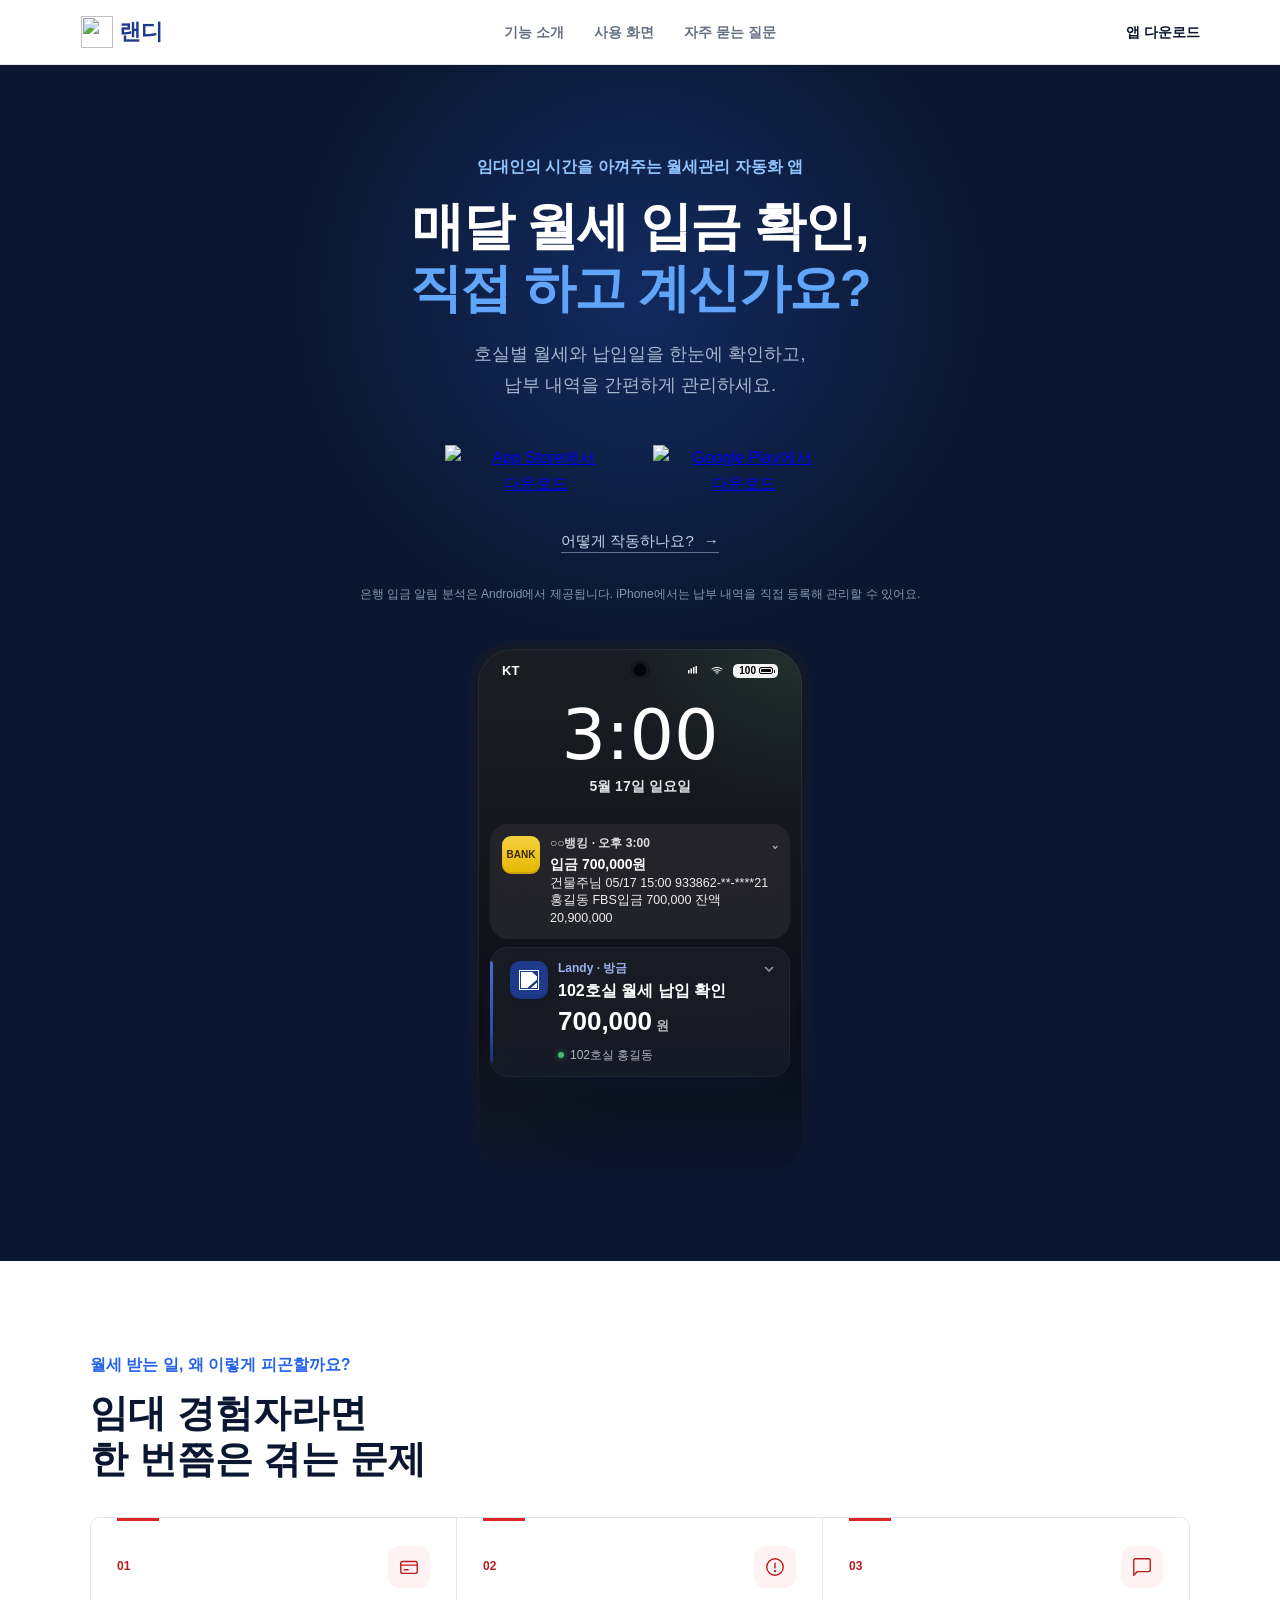
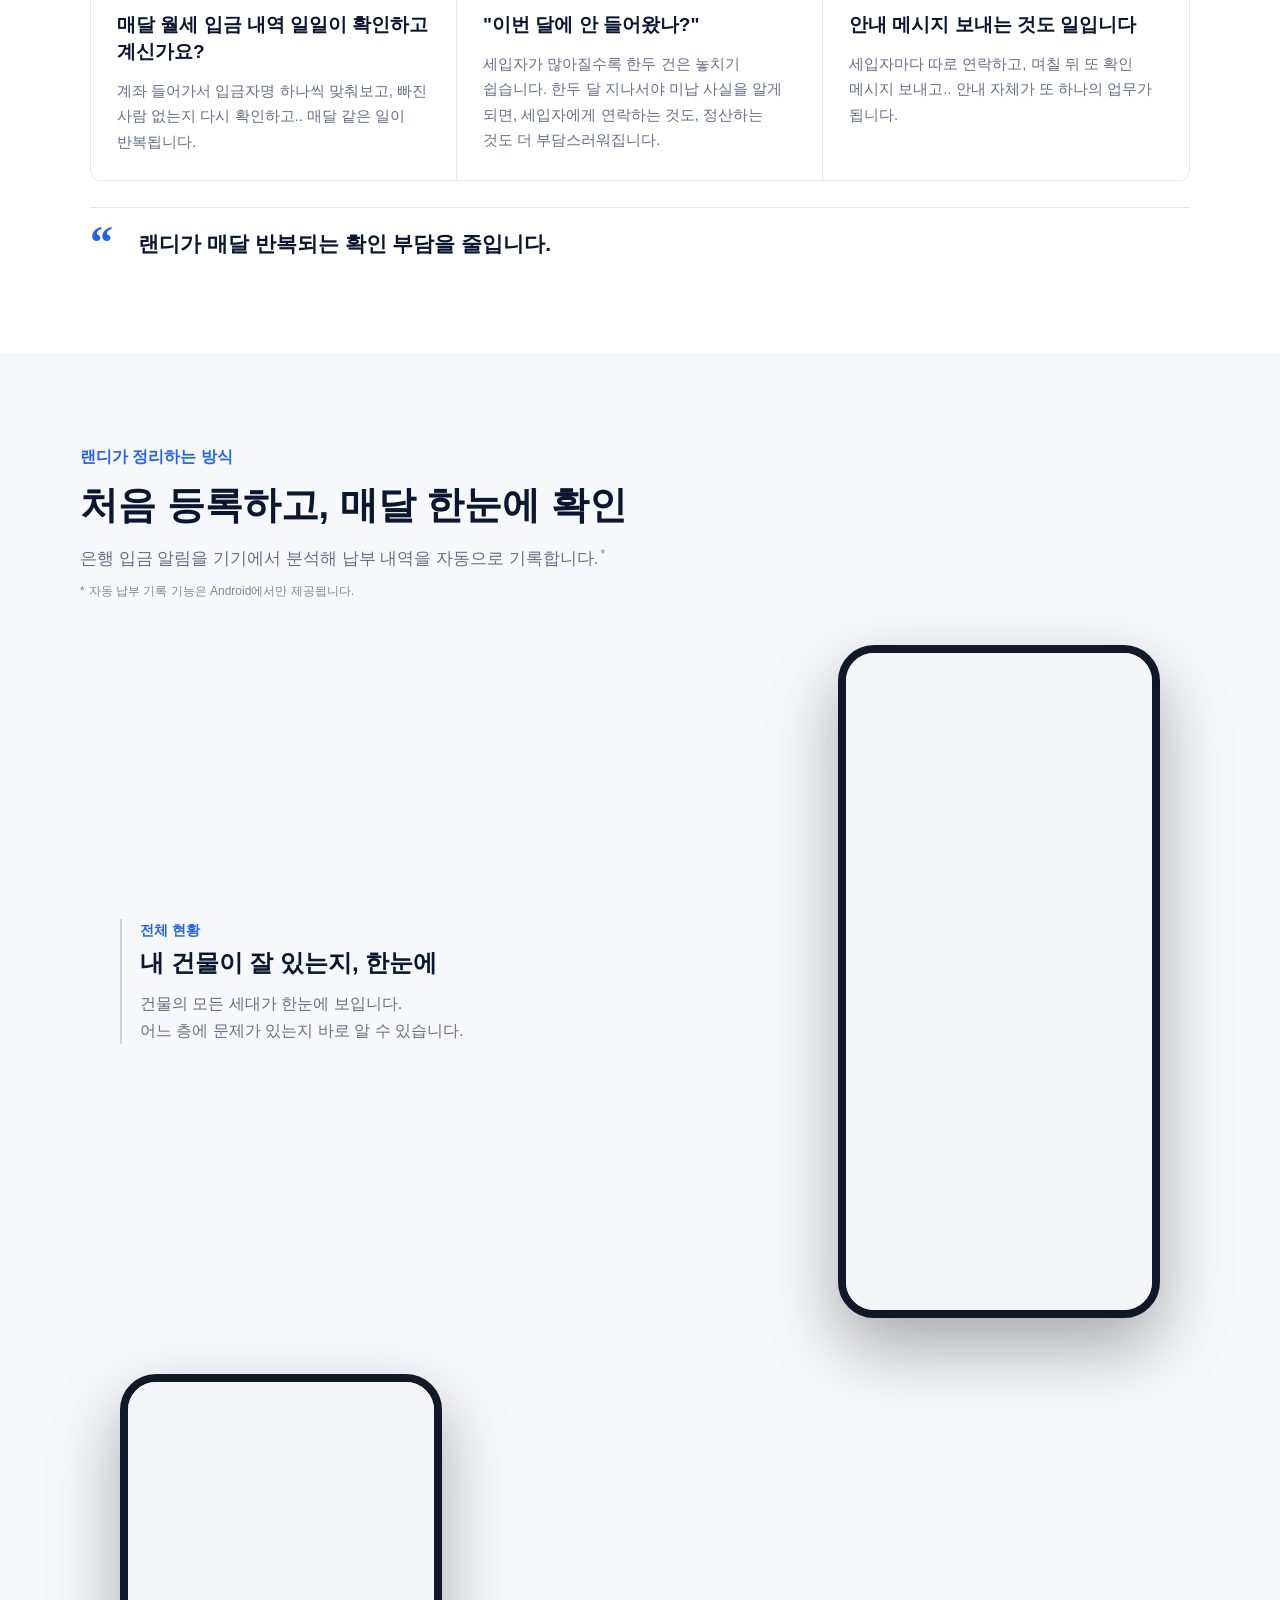
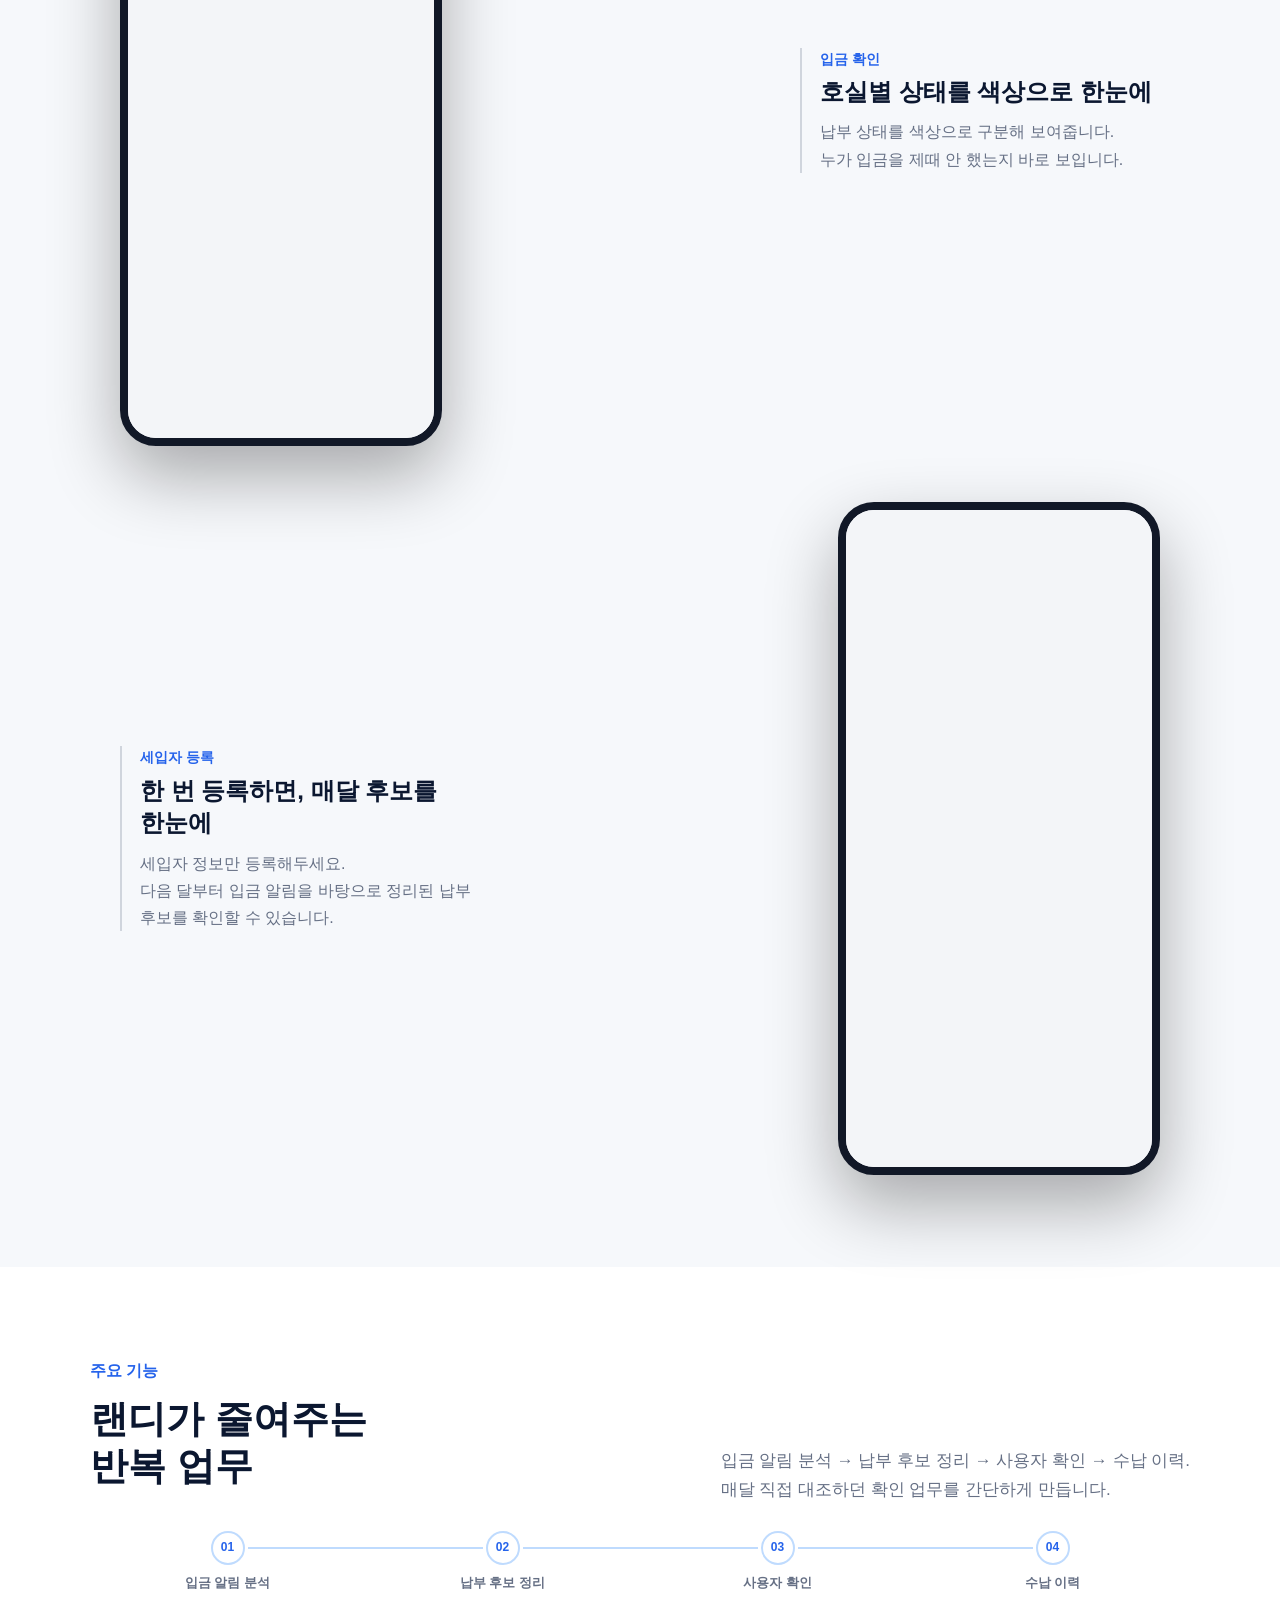
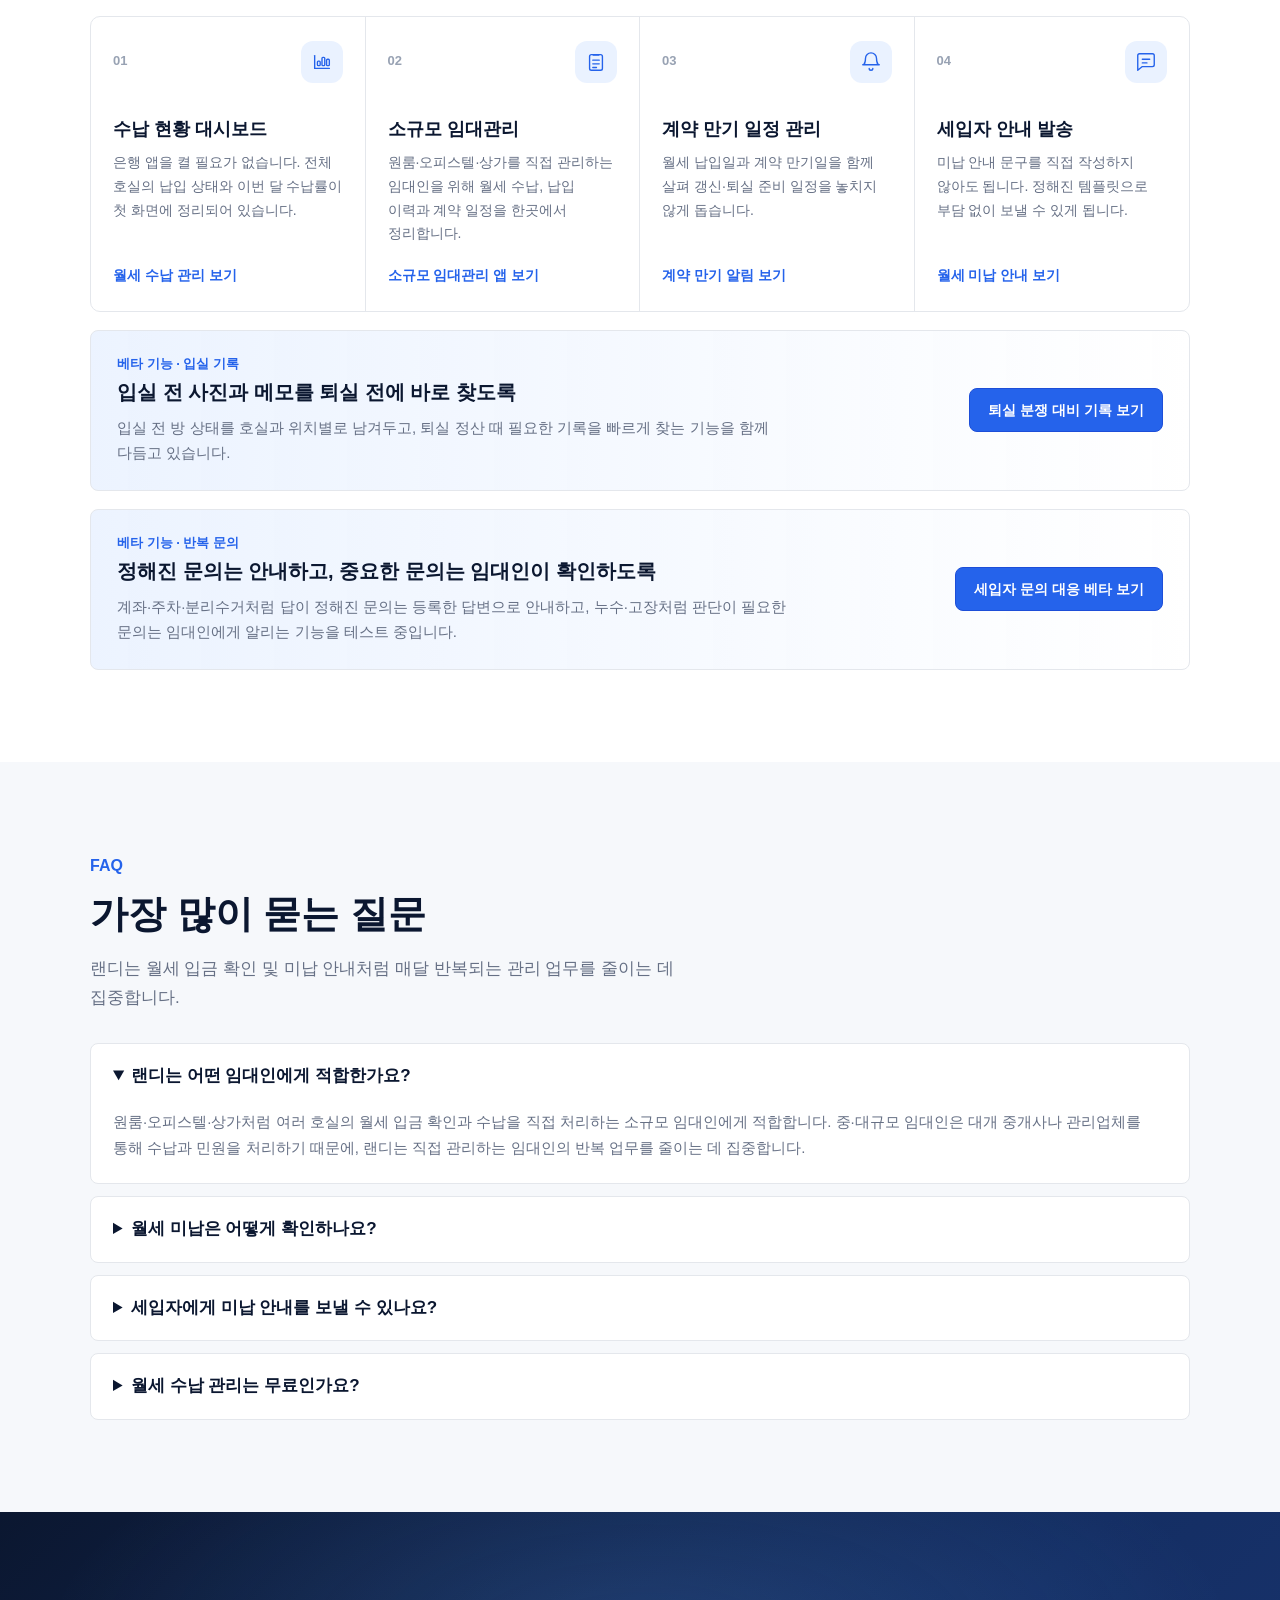
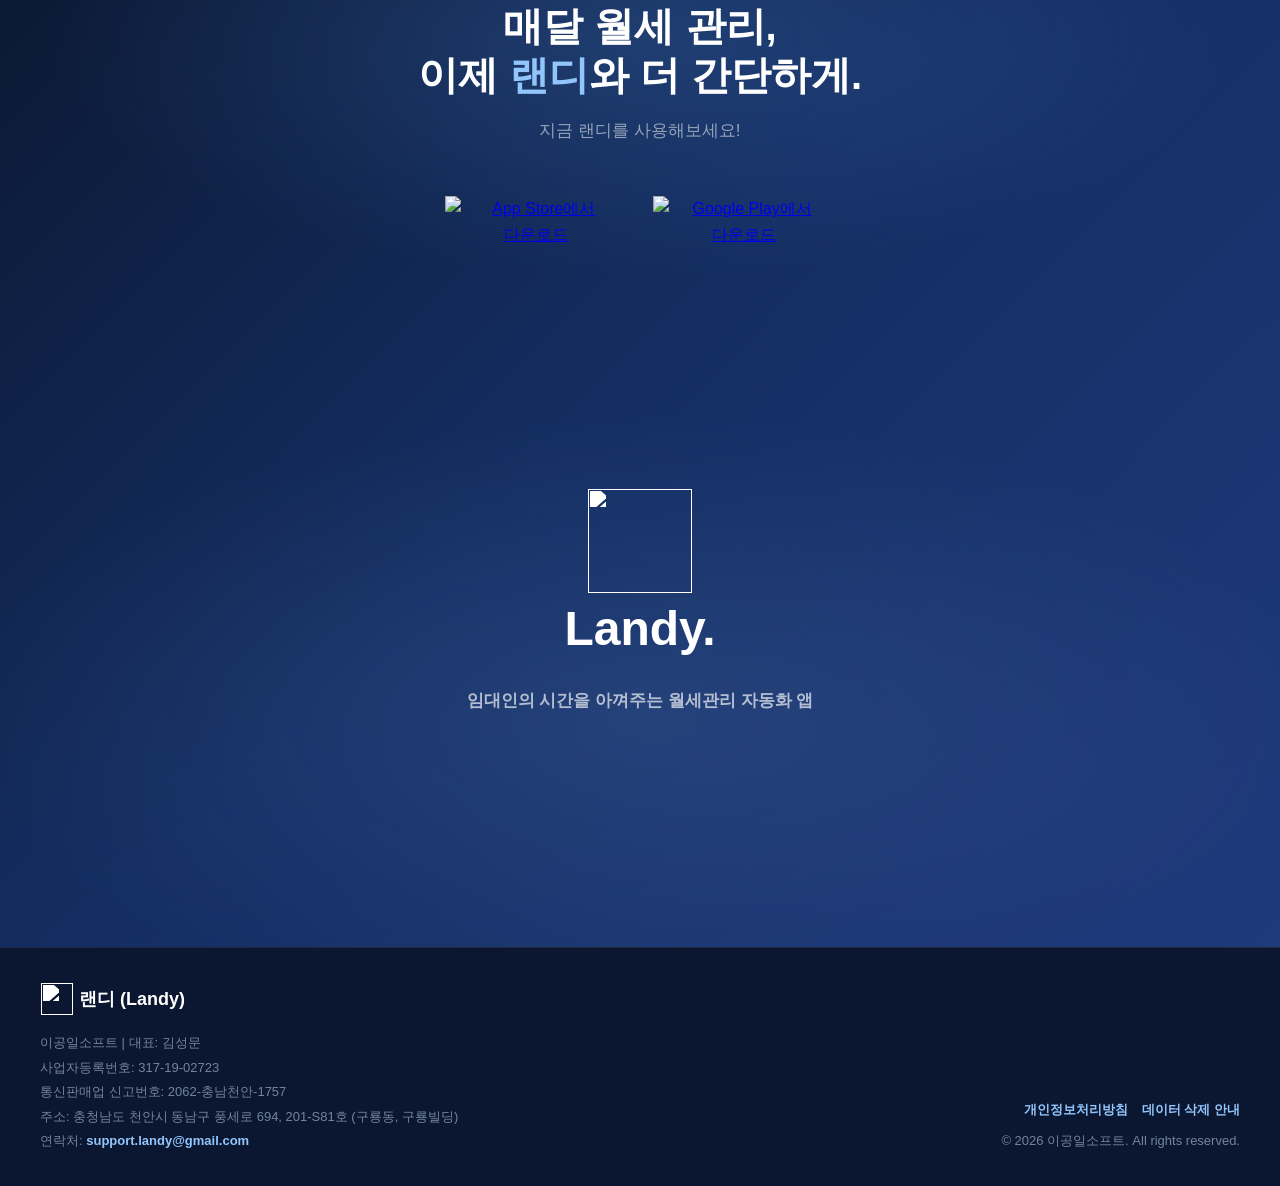
==== index.html @ c67758c8 "feat: 공통 메뉴와 모바일 스토어 CTA 구성 중앙 메뉴와 모바일 메뉴, 본문 바로가기를 공통 적용한다. 출시 기능 페이지에 두 스토어 배지를 제공하고 상단 CTA가 헤더에 가" ====
<!doctype html>
<html lang="ko">
  <head>
    <!-- Google tag (gtag.js) -->
    <script
      async
      src="https://www.googletagmanager.com/gtag/js?id=G-9434ETYXER"
    ></script>
    <script src="assets/analytics.js"></script>
    <script src="assets/amplitude.js"></script>

    <meta charset="UTF-8" />
    <meta name="viewport" content="width=device-width, initial-scale=1.0" />
    <title>랜디 | 임대인의 시간을 아껴주는 월세관리 자동화 앱</title>
    <meta
      name="description"
      content="랜디는 임대인의 시간을 아껴주는 월세관리 자동화 앱입니다. Android 은행 입금 알림을 기기에서 분석해 월세 납부 후보를 정리하고 사용자가 확인할 수 있게 돕습니다."
    />
    <meta name="robots" content="index,follow" />
    <meta name="theme-color" content="#0b1730" />
    <meta name="application-name" content="랜디" />
    <meta name="apple-mobile-web-app-title" content="랜디" />
    <link rel="canonical" href="https://www.landy.co.kr/" />
    <link rel="icon" href="/assets/icon.svg" type="image/svg+xml" />
    <link rel="apple-touch-icon" href="/assets/apple-touch-icon.png" />
    <meta property="og:type" content="website" />
    <meta property="og:locale" content="ko_KR" />
    <meta property="og:site_name" content="랜디" />
    <meta
      property="og:title"
      content="랜디 | 임대인의 시간을 아껴주는 월세관리 자동화 앱"
    />
    <meta
      property="og:description"
      content="Android 은행 입금 알림을 기기에서 분석해 월세 납부 후보를 정리하고, 사용자가 확인할 수 있게 돕습니다."
    />
    <meta property="og:url" content="https://www.landy.co.kr/" />
    <meta
      property="og:image"
      content="https://www.landy.co.kr/assets/og-image-260904.png"
    />
    <meta property="og:image:width" content="3600" />
    <meta property="og:image:height" content="1890" />
    <meta
      property="og:image:alt"
      content="랜디 월세관리 앱 화면과 App Store·Google Play 다운로드 안내"
    />
    <meta name="twitter:card" content="summary_large_image" />
    <meta
      name="twitter:title"
      content="랜디 | 임대인의 시간을 아껴주는 월세관리 자동화 앱"
    />
    <meta
      name="twitter:description"
      content="Android 은행 입금 알림을 기기에서 분석해 월세 납부 후보를 정리하고, 사용자가 확인할 수 있게 돕습니다."
    />
    <meta
      name="twitter:image"
      content="https://www.landy.co.kr/assets/og-image-260904.png"
    />
    <link rel="stylesheet" href="assets/styles.css" />
    <script type="application/ld+json">
      {
        "@context": "https://schema.org",
        "@graph": [
          {
            "@type": "Organization",
            "@id": "https://www.landy.co.kr/#organization",
            "name": "랜디",
            "legalName": "이공일소프트",
            "alternateName": ["랜디 월세관리", "Landy", "landy.co.kr"],
            "url": "https://www.landy.co.kr/",
            "email": "support.landy@gmail.com",
            "logo": "https://www.landy.co.kr/assets/icon.svg",
            "sameAs": [
              "https://play.google.com/store/apps/details?id=com.landy.app",
              "https://apps.apple.com/kr/app/id6804934479"
            ]
          },
          {
            "@type": "WebSite",
            "@id": "https://www.landy.co.kr/#website",
            "name": "랜디",
            "alternateName": ["랜디 월세관리", "Landy", "landy.co.kr"],
            "url": "https://www.landy.co.kr/",
            "publisher": {
              "@id": "https://www.landy.co.kr/#organization"
            },
            "inLanguage": "ko-KR"
          },
          {
            "@type": "SoftwareApplication",
            "@id": "https://www.landy.co.kr/#app",
            "name": "랜디",
            "applicationCategory": "BusinessApplication",
            "operatingSystem": "Android, iOS",
            "url": "https://www.landy.co.kr/",
            "downloadUrl": [
              "https://play.google.com/store/apps/details?id=com.landy.app",
              "https://apps.apple.com/kr/app/id6804934479"
            ],
            "description": "임대인의 시간을 아껴주는 월세관리 자동화 앱입니다. Android 은행 입금 알림을 기기에서 분석해 월세 납부 후보를 정리하고 사용자가 확인할 수 있게 돕습니다.",
            "publisher": {
              "@id": "https://www.landy.co.kr/#organization"
            }
          },
          {
            "@type": "FAQPage",
            "@id": "https://www.landy.co.kr/#faq",
            "mainEntity": [
              {
                "@type": "Question",
                "name": "랜디는 어떤 임대인에게 적합한가요?",
                "acceptedAnswer": {
                  "@type": "Answer",
                  "text": "원룸·오피스텔·상가처럼 여러 호실의 월세 입금 확인과 수납을 직접 처리하는 소규모 임대인에게 적합합니다. 중·대규모 임대인은 대개 중개사나 관리업체를 통해 수납과 민원을 처리하기 때문에, 랜디는 직접 관리하는 임대인의 반복 업무를 줄이는 데 집중합니다."
                }
              },
              {
                "@type": "Question",
                "name": "월세 미납은 어떻게 확인하나요?",
                "acceptedAnswer": {
                  "@type": "Answer",
                  "text": "세입자와 호실, 월세, 납입일을 등록하면 랜디가 Android 은행 입금 알림을 기기에서 분석해 월세 납부 후보를 정리합니다. 사용자가 후보를 확인하면 확정한 납부 내역과 등록된 납입일을 기준으로 이번 달 상태를 확인할 수 있습니다."
                }
              },
              {
                "@type": "Question",
                "name": "세입자에게 미납 안내를 보낼 수 있나요?",
                "acceptedAnswer": {
                  "@type": "Answer",
                  "text": "미납 안내 문구를 직접 작성하지 않아도 정해진 템플릿을 바탕으로 세입자에게 부담 없이 안내할 수 있도록 준비하고 있습니다."
                }
              },
              {
                "@type": "Question",
                "name": "월세 수납 관리는 무료인가요?",
                "acceptedAnswer": {
                  "@type": "Answer",
                  "text": "월세 수납 관리 기능은 무료로 제공할 예정입니다. 향후 AI 자동화 등 고도화 기능은 별도 유료 플랜으로 제공될 수 있습니다."
                }
              }
            ]
          }
        ]
      }
    </script>
  </head>
  <body class="home-page">
    <a class="skip-link" href="#main-content">본문으로 바로가기</a>
    <nav class="site-nav" aria-label="메인 메뉴" data-site-nav>
      <div class="site-nav-inner">
        <a class="logo logo-home" href="/" aria-label="랜디 홈">
          <span class="logo-mark" aria-hidden="true">
            <img src="/assets/icon.svg" alt="" />
          </span>
          <span class="logo-word">랜디</span>
        </a>
        <div class="site-nav-links" id="site-menu">
          <a href="/#features">기능 소개</a>
          <a href="/#how">사용 화면</a>
          <a href="/#faq">자주 묻는 질문</a>
        </div>
        <div class="site-nav-actions">
          <a class="nav-download" href="#download">앱 다운로드</a>
          <button class="nav-toggle" type="button" aria-expanded="false"
            aria-controls="site-menu" aria-label="메뉴 열기" hidden>
            <span class="menu-icon" aria-hidden="true"></span>
            <span>메뉴</span>
          </button>
        </div>
      </div>
    </nav>

    <main id="main-content" tabindex="-1">
    <section class="hero">
      <p class="hero-eyebrow">임대인의 시간을 아껴주는 월세관리 자동화 앱</p>
      <h1>매달 월세 입금 확인,<br /><em>직접 하고 계신가요?</em></h1>
      <p class="hero-sub">
        호실별 월세와 납입일을 한눈에 확인하고,<br />
        납부 내역을 간편하게 관리하세요.
      </p>
      <div class="hero-cta-group">
        <div class="store-badge-pair">
          <a
            class="store-badge download-store-badge"
            href="https://apps.apple.com/kr/app/id6804934479"
            target="_blank"
            rel="noopener noreferrer"
            data-store="app-store"
            data-beta-location="hero"
            aria-label="App Store에서 랜디 다운로드"
          >
            <img src="/assets/app-store-badge.svg" alt="App Store에서 다운로드" width="135" height="40" />
          </a>
          <a
            class="store-badge download-store-badge"
            href="https://play.google.com/store/apps/details?id=com.landy.app"
            target="_blank"
            rel="noopener noreferrer"
            data-store="google-play"
            data-beta-location="hero"
            aria-label="Google Play에서 랜디 다운로드"
          >
            <img src="/assets/google-play-badge.svg" alt="Google Play에서 다운로드" width="135" height="40" />
          </a>
        </div>
        <a class="how-link" href="#how">어떻게 작동하나요? <span aria-hidden="true">→</span></a>
      </div>
      <p class="platform-note">
        은행 입금 알림 분석은 Android에서 제공됩니다.<br class="mobile-break" />
        iPhone에서는 납부 내역을 직접 등록해 관리할 수 있어요.
      </p>
      <div class="hero-showcase" aria-label="랜디 알림 도착 흐름">
        <div
          class="hero-lockscreen"
          data-notification-flow
          aria-label="은행 입금 알림 직후 랜디 알림이 도착하는 모바일 애니메이션"
        >
          <div class="hero-device-notch" aria-hidden="true"></div>
          <div class="hero-statusbar" aria-hidden="true">
            <span>KT</span>
            <span class="hero-status-icons">
              <svg viewBox="0 0 24 24" focusable="false">
                <rect x="2" y="10" width="3" height="7" rx="0.6" />
                <rect x="7" y="7" width="3" height="10" rx="0.6" />
                <rect x="12" y="4" width="3" height="13" rx="0.6" />
                <rect x="17" y="2" width="3" height="15" rx="0.6" />
              </svg>
              <svg viewBox="0 0 24 24" focusable="false">
                <path d="M2 8a18 18 0 0 1 20 0" />
                <path d="M5.5 11a13 13 0 0 1 13 0" />
                <path d="M9 14a8 8 0 0 1 6 0" />
                <circle cx="12" cy="17.2" r="1.4" />
              </svg>
              <span class="hero-battery">
                <span>100</span>
                <i></i>
              </span>
            </span>
          </div>
          <div class="hero-lock-time" aria-hidden="true">
            <span>3:00</span>
            <small>5월 17일 일요일</small>
          </div>
          <div class="hero-notification-stack">
            <article class="flow-notification bank-notification">
              <div class="bank-icon" aria-hidden="true">BANK</div>
              <div class="flow-notification-body">
                <div class="flow-notification-label">
                  <span>○○뱅킹 · 오후 3:00</span>
                  <span class="flow-caret">⌄</span>
                </div>
                <p class="notification-title">입금 700,000원</p>
                <p>
                  건물주님 05/17 15:00 933862-**-****21<br />
                  홍길동 FBS입금 700,000 잔액 20,900,000
                </p>
              </div>
            </article>
            <article class="flow-notification landy-notification">
              <span class="landy-rail" aria-hidden="true"></span>
              <div class="landy-icon" aria-hidden="true">
                <img src="/assets/icon.svg" alt="" />
              </div>
              <div class="flow-notification-body">
                <div class="flow-notification-label landy-label">
                  <span>Landy · 방금</span>
                  <svg viewBox="0 0 14 14" focusable="false" aria-hidden="true">
                    <path d="M3.5 5.5 7 9l3.5-3.5" />
                  </svg>
                </div>
                <p class="landy-title">102호실 월세 납입 확인</p>
                <div class="landy-amount">
                  <span data-countup="700000">0</span><small>원</small>
                </div>
                <p class="landy-meta">
                  <span aria-hidden="true"></span>
                  <strong>102호실 홍길동</strong>
                </p>
              </div>
            </article>
          </div>
        </div>
      </div>
    </section>

    <section class="section">
      <div class="section-inner">
        <div class="pain-header">
          <div class="section-label">월세 받는 일, 왜 이렇게 피곤할까요?</div>
          <h2>임대 경험자라면<br />한 번쯤은 겪는 문제</h2>
        </div>
        <div class="pain-cards">
          <div class="pain-card">
            <div class="pain-top">
              <span class="pain-index">01</span>
              <span class="pain-icon" aria-hidden="true">
                <svg
                  viewBox="0 0 24 24"
                  fill="none"
                  stroke="currentColor"
                  stroke-width="1.5"
                  stroke-linecap="round"
                  stroke-linejoin="round"
                >
                  <rect x="3" y="6" width="18" height="13" rx="2" />
                  <line x1="3" y1="10" x2="21" y2="10" />
                  <line x1="7" y1="15" x2="11" y2="15" />
                </svg>
              </span>
            </div>
            <h3>매달 월세 입금 내역 일일이 확인하고 계신가요?</h3>
            <p>
              계좌 들어가서 입금자명 하나씩 맞춰보고, 빠진 사람 없는지 다시
              확인하고.. 매달 같은 일이 반복됩니다.
            </p>
          </div>

          <div class="pain-card">
            <div class="pain-top">
              <span class="pain-index">02</span>
              <span class="pain-icon" aria-hidden="true">
                <svg
                  viewBox="0 0 24 24"
                  fill="none"
                  stroke="currentColor"
                  stroke-width="1.5"
                  stroke-linecap="round"
                  stroke-linejoin="round"
                >
                  <circle cx="12" cy="12" r="9" />
                  <line x1="12" y1="8" x2="12" y2="13" />
                  <circle cx="12" cy="16.5" r="0.5" fill="currentColor" />
                </svg>
              </span>
            </div>
            <h3>"이번 달에 안 들어왔나?"</h3>
            <p>
              세입자가 많아질수록 한두 건은 놓치기 쉽습니다. 한두 달 지나서야
              미납 사실을 알게 되면, 세입자에게 연락하는 것도, 정산하는 것도 더
              부담스러워집니다.
            </p>
          </div>

          <div class="pain-card">
            <div class="pain-top">
              <span class="pain-index">03</span>
              <span class="pain-icon" aria-hidden="true">
                <svg
                  viewBox="0 0 24 24"
                  fill="none"
                  stroke="currentColor"
                  stroke-width="1.5"
                  stroke-linecap="round"
                  stroke-linejoin="round"
                >
                  <path
                    d="M21 15a2 2 0 0 1-2 2H7l-4 4V5a2 2 0 0 1 2-2h14a2 2 0 0 1 2 2z"
                  />
                </svg>
              </span>
            </div>
            <h3>안내 메시지 보내는 것도 일입니다</h3>
            <p>
              세입자마다 따로 연락하고, 며칠 뒤 또 확인 메시지 보내고.. 안내
              자체가 또 하나의 업무가 됩니다.
            </p>
          </div>
        </div>
        <p class="pain-bridge">랜디가 매달 반복되는 확인 부담을 줄입니다.</p>
      </div>
    </section>

    <section class="section section-alt" id="how">
      <div class="section-inner how-layout">
        <div class="preview-panel">
          <div class="section-label">랜디가 정리하는 방식</div>
          <h2>처음 등록하고, 매달 한눈에 확인</h2>
          <p class="section-desc" aria-describedby="auto-payment-platform-note">
            은행 입금 알림을 기기에서 분석해 납부 내역을 자동으로 기록합니다.<sup class="platform-note-marker" aria-hidden="true">*</sup>
          </p>
          <p class="platform-footnote" id="auto-payment-platform-note">
            <span aria-hidden="true">*</span>
            <span>자동 납부 기록 기능은 Android에서만 제공됩니다.</span>
          </p>
        </div>
        <div class="mobile-preview-list" aria-label="랜디 앱 기능 영상 목록">
          <article class="mobile-preview-item">
            <div class="mobile-preview-copy">
              <span class="mobile-preview-label">전체 현황</span>
              <h3>내 건물이 잘 있는지, 한눈에</h3>
              <p>
                건물의 모든 세대가 한눈에 보입니다.<br />어느 층에
                문제가 있는지 바로 알 수 있습니다.
              </p>
            </div>
            <div class="phone-shell">
              <div class="phone-frame" aria-label="전체 현황 앱 화면 영상">
                <video
                  class="phone-video"
                  data-lazy-video
                  autoplay
                  muted
                  loop
                  playsinline
                  preload="none"
                  poster="assets/poster-home-screen.webp"
                >
                  <source data-src="assets/home-screen.mov" />
                </video>
              </div>
            </div>
          </article>
          <article class="mobile-preview-item">
            <div class="mobile-preview-copy">
              <span class="mobile-preview-label">입금 확인</span>
              <h3>호실별 상태를 색상으로 한눈에</h3>
              <p>
                납부 상태를 색상으로 구분해 보여줍니다.<br />누가
                입금을 제때 안 했는지 바로 보입니다.
              </p>
            </div>
            <div class="phone-shell">
              <div class="phone-frame" aria-label="입금 확인 앱 화면 영상">
                <video
                  class="phone-video"
                  data-lazy-video
                  autoplay
                  muted
                  loop
                  playsinline
                  preload="none"
                  poster="assets/poster-management-screen.webp"
                >
                  <source data-src="assets/management-screen.mov" />
                </video>
              </div>
            </div>
          </article>
          <article class="mobile-preview-item">
            <div class="mobile-preview-copy">
              <span class="mobile-preview-label">세입자 등록</span>
              <h3>한 번 등록하면, 매달 후보를 한눈에</h3>
              <p>
                세입자 정보만 등록해두세요.<br />다음 달부터 입금 알림을 바탕으로
                정리된 납부 후보를 확인할 수 있습니다.
              </p>
            </div>
            <div class="phone-shell">
              <div class="phone-frame" aria-label="세입자 등록 앱 화면 영상">
                <video
                  class="phone-video"
                  data-lazy-video
                  autoplay
                  muted
                  loop
                  playsinline
                  preload="none"
                  poster="assets/poster-add-screen.webp"
                >
                  <source data-src="assets/add-screen.mov" />
                </video>
              </div>
            </div>
          </article>
        </div>
      </div>
    </section>

    <section class="section" id="features">
      <div class="section-inner">
        <div class="feature-head">
          <div>
            <div class="section-label">주요 기능</div>
            <h2>랜디가 줄여주는<br />반복 업무</h2>
          </div>
          <p class="section-desc">
            입금 알림 분석 → 납부 후보 정리 → 사용자 확인 → 수납 이력.<br />매달
            직접 대조하던 확인 업무를 간단하게 만듭니다.
          </p>
        </div>
        <div class="feature-flow" aria-label="월세 수납 자동화 흐름">
          <div class="feature-flow-step">
            <span class="feature-flow-dot">01</span>
            <span>입금 알림 분석</span>
          </div>
          <div class="feature-flow-step">
            <span class="feature-flow-dot">02</span>
            <span>납부 후보 정리</span>
          </div>
          <div class="feature-flow-step">
            <span class="feature-flow-dot">03</span>
            <span>사용자 확인</span>
          </div>
          <div class="feature-flow-step">
            <span class="feature-flow-dot">04</span>
            <span>수납 이력</span>
          </div>
        </div>
        <div class="feature-grid">
          <div class="feature-card">
            <div class="feature-top">
              <span class="feature-num">01</span>
              <span class="feature-icon" aria-hidden="true">
                <svg
                  viewBox="0 0 24 24"
                  fill="none"
                  stroke="currentColor"
                  stroke-width="1.5"
                  stroke-linecap="round"
                  stroke-linejoin="round"
                >
                  <path d="M4 19V5" />
                  <path d="M4 19h16" />
                  <rect x="7" y="11" width="3" height="5" rx="1" />
                  <rect x="12" y="7" width="3" height="9" rx="1" />
                  <rect x="17" y="9" width="3" height="7" rx="1" />
                </svg>
              </span>
            </div>
            <h3>수납 현황 대시보드</h3>
            <p>
              은행 앱을 켤 필요가 없습니다. 전체 호실의 납입 상태와 이번 달
              수납률이 첫 화면에 정리되어 있습니다.
            </p>
            <a class="feature-link" href="/features/rent-collection"
              >월세 수납 관리 보기</a
            >
          </div>
          <div class="feature-card">
            <div class="feature-top">
              <span class="feature-num">02</span>
              <span class="feature-icon" aria-hidden="true">
                <svg
                  viewBox="0 0 24 24"
                  fill="none"
                  stroke="currentColor"
                  stroke-width="1.5"
                  stroke-linecap="round"
                  stroke-linejoin="round"
                >
                  <rect x="5" y="4" width="14" height="17" rx="2" />
                  <path d="M9 4.5h6" />
                  <path d="M8.5 10h7" />
                  <path d="M8.5 14h7" />
                  <path d="M8.5 18h4" />
                </svg>
              </span>
            </div>
            <h3>소규모 임대관리</h3>
            <p>
              원룸·오피스텔·상가를 직접 관리하는 임대인을 위해 월세 수납, 납입
              이력과 계약 일정을 한곳에서 정리합니다.
            </p>
            <a class="feature-link" href="/features/small-landlord-app"
              >소규모 임대관리 앱 보기</a
            >
          </div>
          <div class="feature-card">
            <div class="feature-top">
              <span class="feature-num">03</span>
              <span class="feature-icon" aria-hidden="true">
                <svg
                  viewBox="0 0 24 24"
                  fill="none"
                  stroke="currentColor"
                  stroke-width="1.5"
                  stroke-linecap="round"
                  stroke-linejoin="round"
                >
                  <path d="M18 8a6 6 0 0 0-12 0c0 7-3 7-3 7h18s-3 0-3-7" />
                  <path d="M10 19a2 2 0 0 0 4 0" />
                </svg>
              </span>
            </div>
            <h3>계약 만기 일정 관리</h3>
            <p>
              월세 납입일과 계약 만기일을 함께 살펴 갱신·퇴실 준비 일정을 놓치지
              않게 돕습니다.
            </p>
            <a class="feature-link" href="/features/contract-expiry"
              >계약 만기 알림 보기</a
            >
          </div>
          <div class="feature-card">
            <div class="feature-top">
              <span class="feature-num">04</span>
              <span class="feature-icon" aria-hidden="true">
                <svg
                  viewBox="0 0 24 24"
                  fill="none"
                  stroke="currentColor"
                  stroke-width="1.5"
                  stroke-linecap="round"
                  stroke-linejoin="round"
                >
                  <path
                    d="M21 15a2 2 0 0 1-2 2H8l-5 4V5a2 2 0 0 1 2-2h14a2 2 0 0 1 2 2z"
                  />
                  <path d="M8 9h8" />
                  <path d="M8 13h5" />
                </svg>
              </span>
            </div>
            <h3>세입자 안내 발송</h3>
            <p>
              미납 안내 문구를 직접 작성하지 않아도 됩니다. 정해진 템플릿으로
              부담 없이 보낼 수 있게 됩니다.
            </p>
            <a class="feature-link" href="/features/overdue-notice"
              >월세 미납 안내 보기</a
            >
          </div>
        </div>
        <div class="feature-extension">
          <div>
            <span class="feature-extension-label">베타 기능 · 입실 기록</span>
            <h3>입실 전 사진과 메모를 퇴실 전에 바로 찾도록</h3>
            <p>
              입실 전 방 상태를 호실과 위치별로 남겨두고, 퇴실 정산 때 필요한
              기록을 빠르게 찾는 기능을 함께 다듬고 있습니다.
            </p>
          </div>
          <a
            class="feature-extension-link"
            href="/features/move-out-dispute"
            >퇴실 분쟁 대비 기록 보기</a
          >
        </div>
        <div class="feature-extension">
          <div>
            <span class="feature-extension-label">베타 기능 · 반복 문의</span>
            <h3>정해진 문의는 안내하고, 중요한 문의는 임대인이 확인하도록</h3>
            <p>
              계좌·주차·분리수거처럼 답이 정해진 문의는 등록한 답변으로 안내하고,
              누수·고장처럼 판단이 필요한 문의는 임대인에게 알리는 기능을 테스트
              중입니다.
            </p>
          </div>
          <a
            class="feature-extension-link"
            href="/features/tenant-inquiry-response"
            >세입자 문의 대응 베타 보기</a
          >
        </div>
      </div>
    </section>

    <section class="section section-alt" id="faq">
      <div class="section-inner">
        <div class="faq-head">
          <div class="section-label">FAQ</div>
          <h2>가장 많이 묻는 질문</h2>
          <p class="section-desc">
            랜디는 월세 입금 확인 및 미납 안내처럼 매달 반복되는
            관리 업무를 줄이는 데 집중합니다.
          </p>
        </div>
        <div class="faq-list">
          <details class="faq-item" open>
            <summary>랜디는 어떤 임대인에게 적합한가요?</summary>
            <p>
              원룸·오피스텔·상가처럼 여러 호실의 월세 입금 확인과 수납을 직접
              처리하는 소규모 임대인에게 적합합니다. 중·대규모 임대인은 대개
              중개사나 관리업체를 통해 수납과 민원을 처리하기 때문에, 랜디는
              직접 관리하는 임대인의 반복 업무를 줄이는 데 집중합니다.
            </p>
          </details>
          <details class="faq-item">
            <summary>월세 미납은 어떻게 확인하나요?</summary>
            <p>
              세입자와 호실, 월세, 납입일을 등록하면 랜디가 Android 은행 입금
              알림을 기기에서 분석해 월세 납부 후보를 정리합니다. 사용자가 후보를
              확인하면 확정한 납부 내역과 등록된 납입일을 기준으로 이번 달 상태를
              확인할 수 있습니다.
            </p>
          </details>
          <details class="faq-item">
            <summary>세입자에게 미납 안내를 보낼 수 있나요?</summary>
            <p>
              미납 안내 문구를 직접 작성하시지 않아도 정해진 템플릿을 바탕으로
              세입자에게 부담 없이 안내할 수 있도록 준비하고 있습니다.
            </p>
          </details>
          <details class="faq-item">
            <summary>월세 수납 관리는 무료인가요?</summary>
            <p>
              월세 수납 관리 기능은 무료로 제공할 예정입니다. 향후 AI 자동화 등
              고도화된 기능은 별도 유료 플랜으로 제공될 수 있습니다.
            </p>
          </details>
        </div>
      </div>
    </section>

    <section class="beta-section download-section" id="download">
      <span id="beta" class="section-anchor" aria-hidden="true"></span>
      <h2>
        매달 월세 관리,<br />이제 <span class="brand-highlight">랜디</span>와
        더 간단하게.
      </h2>
      <p class="section-desc">
        지금 랜디를 사용해보세요!
      </p>

      <div class="store-cta">
        <div class="store-badge-pair">
          <a
            class="store-badge download-store-badge"
            href="https://apps.apple.com/kr/app/id6804934479"
            target="_blank"
            rel="noopener noreferrer"
            data-store="app-store"
            data-beta-location="beta_section"
            aria-label="App Store에서 랜디 다운로드"
          >
            <img src="/assets/app-store-badge.svg" alt="App Store에서 다운로드" width="135" height="40" />
          </a>
          <a
            class="store-badge download-store-badge"
            href="https://play.google.com/store/apps/details?id=com.landy.app"
            target="_blank"
            rel="noopener noreferrer"
            data-store="google-play"
            data-beta-location="beta_section"
            aria-label="Google Play에서 랜디 다운로드"
          >
            <img src="/assets/google-play-badge.svg" alt="Google Play에서 다운로드" width="135" height="40" />
          </a>
        </div>
      </div>
      <div class="brand-identity" aria-label="랜디 브랜드">
        <div class="brand-identity-inner">
          <div class="brand-identity-mark" aria-hidden="true">
            <img src="/assets/icon.svg" alt="" />
          </div>
          <div class="brand-identity-name">Landy.</div>
          <p class="brand-identity-tagline">
            임대인의 시간을 아껴주는 월세관리 자동화 앱
          </p>
        </div>
      </div>
    </section>
    </main>

    <footer>
      <div class="logo footer-logo" aria-label="랜디">
        <span class="logo-mark" aria-hidden="true">
          <img src="/assets/icon.svg" alt="" />
        </span>
        <span class="logo-word">랜디 (Landy)</span>
      </div>
      <address class="footer-business">
        <span>이공일소프트 | 대표: 김성문</span>
        <span>사업자등록번호: 317-19-02723</span>
        <span>통신판매업 신고번호: 2062-충남천안-1757</span>
        <span>
          주소: 충청남도 천안시 동남구 풍세로 694, 201-S81호 (구룡동,
          구룡빌딩)
        </span>
        <span>
          연락처:
          <a class="footer-contact" href="mailto:support.landy@gmail.com"
            >support.landy@gmail.com</a
          >
        </span>
      </address>
      <div class="footer-legal">
        <nav class="footer-links" aria-label="약관 및 정책">
          <a href="/legal/privacy-policy">개인정보처리방침</a>
          <a href="/legal/data-deletion">데이터 삭제 안내</a>
        </nav>
        <p class="footer-copyright">© 2026 이공일소프트. All rights reserved.</p>
      </div>
    </footer>


    <aside class="mobile-store-cta" data-mobile-store-cta aria-label="앱 다운로드" hidden>
      <div class="store-badge-pair">
        <a class="store-badge download-store-badge"
          href="https://apps.apple.com/kr/app/id6804934479"
          target="_blank" rel="noopener noreferrer"
          data-store="app-store" data-beta-location="floating_bottom"
          aria-label="App Store에서 랜디 다운로드">
          <img src="/assets/app-store-badge.svg" alt="App Store에서 다운로드" width="135" height="40" />
        </a>
        <a class="store-badge download-store-badge"
          href="https://play.google.com/store/apps/details?id=com.landy.app"
          target="_blank" rel="noopener noreferrer"
          data-store="google-play" data-beta-location="floating_bottom"
          aria-label="Google Play에서 랜디 다운로드">
          <img src="/assets/google-play-badge.svg" alt="Google Play에서 다운로드" width="135" height="40" />
        </a>
      </div>
    </aside>

    <script src="assets/navigation.js" defer></script>
    <script src="assets/app.js" defer></script>
  </body>
</html>
---- assets/styles.css ----
* {
  margin: 0;
  padding: 0;
  box-sizing: border-box;
}
@font-face {
  font-family: "Pretendard";
  font-style: normal;
  font-weight: 45 920;
  /* Avoid a late 2 MB webfont swap from becoming the page's LCP. */
  font-display: optional;
  src:
    url("fonts/PretendardVariable.woff2") format("woff2-variations"),
    url("fonts/PretendardVariable.woff2") format("woff2");
}
:root {
  --navy: #0b1730;
  --navy-mid: #172845;
  --blue: #2563eb;
  --blue-soft: #eaf2ff;
  --green: #059669;
  --amber: #b45309;
  --red: #dc2626;
  --text: #101828;
  --text-muted: #667085;
  --text-light: #98a2b3;
  --line: #e4e7ec;
  --line-strong: #d0d5dd;
  --bg: #f6f8fb;
  --white: #ffffff;
}
html {
  scroll-behavior: smooth;
}
body {
  font-family: "Pretendard", "Apple SD Gothic Neo", sans-serif;
  background: var(--white);
  color: var(--text);
  line-height: 1.6;
  word-break: keep-all;
  overflow-wrap: break-word;
  overflow-x: hidden;
}
button,
input {
  font-family: inherit;
}
button {
  appearance: none !important;
  -webkit-appearance: none !important;
  background-image: none;
  -webkit-tap-highlight-color: transparent;
}

nav {
  position: sticky;
  top: 0;
  z-index: 100;
  height: 64px;
  padding: 0 40px;
  background: rgba(255, 255, 255, 0.94);
  backdrop-filter: blur(14px);
  border-bottom: 1px solid var(--line);
  display: flex;
  align-items: center;
  justify-content: space-between;
}
.logo {
  display: inline-flex;
  align-items: center;
  gap: 5px;
  font-size: 22px;
  font-weight: 800;
  color: var(--navy);
  letter-spacing: 0;
  line-height: 1;
}
.logo-mark {
  display: inline-grid;
  place-items: center;
  width: 34px;
  height: 34px;
  flex: 0 0 auto;
  color: #1e3a8a;
}
.logo-mark img {
  display: block;
  width: 32px;
  height: 32px;
}
.logo-word {
  color: #1e3a8a;
}
.nav-cta {
  display: inline-flex;
  align-items: center;
  justify-content: center;
  min-height: 40px;
  background: var(--blue);
  background-color: var(--blue);
  color: #fff;
  text-decoration: none;
  border: 1px solid #1d4ed8;
  border-radius: 8px;
  padding: 9px 22px;
  box-shadow: 0 8px 18px rgba(37, 99, 235, 0.24);
  font-size: 14px;
  font-weight: 700;
  cursor: pointer;
  transition:
    background 0.2s,
    border-color 0.2s,
    box-shadow 0.2s,
    transform 0.2s;
}
.nav-cta:hover {
  background: #1d4ed8;
  border-color: #1e40af;
  box-shadow: 0 10px 22px rgba(37, 99, 235, 0.32);
  transform: translateY(-1px);
}
.nav-cta:focus-visible {
  outline: 3px solid rgba(37, 99, 235, 0.28);
  outline-offset: 3px;
}

.hero {
  background: var(--navy);
  padding: 108px 40px 80px;
  text-align: center;
  position: relative;
  overflow: hidden;
}
.hero::before {
  content: "";
  position: absolute;
  top: -120px;
  left: 50%;
  transform: translateX(-50%);
  width: 700px;
  height: 700px;
  background: radial-gradient(
    circle,
    rgba(37, 99, 235, 0.25) 0%,
    transparent 70%
  );
  pointer-events: none;
}
.hero-beta-chip {
  position: relative;
  z-index: 1;
  display: inline-flex;
  align-items: center;
  gap: 10px;
  min-height: 34px;
  margin-bottom: 24px;
  padding: 7px 14px;
  border: 1px solid rgba(147, 197, 253, 0.24);
  border-radius: 999px;
  background: rgba(15, 23, 42, 0.34);
  color: #dbeafe;
  font-size: 14px;
  font-weight: 800;
  line-height: 1.2;
  box-shadow: inset 0 1px 0 rgba(255, 255, 255, 0.08);
}
.hero-beta-chip::before {
  content: "";
  width: 7px;
  height: 7px;
  border-radius: 50%;
  background: #60a5fa;
  box-shadow: 0 0 0 5px rgba(96, 165, 250, 0.16);
  flex: 0 0 auto;
}
.hero-beta-chip span {
  color: #fff;
}
.hero-beta-chip strong {
  padding-left: 10px;
  border-left: 1px solid rgba(147, 197, 253, 0.22);
  color: #93c5fd;
  font-size: 13px;
  font-weight: 800;
}
.hero-eyebrow {
  position: relative;
  z-index: 1;
  margin-bottom: 18px;
  color: #93c5fd;
  font-size: 16px;
  font-weight: 800;
  line-height: 1.45;
}
h1 {
  font-size: 52px;
  font-weight: 800;
  color: #fff;
  line-height: 1.18;
  letter-spacing: -1.5px;
  margin-bottom: 20px;
  position: relative;
  z-index: 1;
}
h1 em {
  font-style: normal;
  color: #60a5fa;
}
.hero-sub {
  font-size: 18px;
  color: #94a3b8;
  max-width: 520px;
  margin: 0 auto 40px;
  font-weight: 400;
  line-height: 1.7;
  position: relative;
  z-index: 1;
}
.hero-cta-group {
  display: flex;
  gap: 12px;
  justify-content: center;
  align-items: center;
  flex-wrap: wrap;
  position: relative;
  z-index: 1;
}
.btn-beta {
  display: inline-flex;
  align-items: center;
  justify-content: center;
  min-height: 50px;
  border-radius: 8px;
  padding: 0 24px;
  font-size: 15px;
  font-weight: 800;
  cursor: pointer;
  transition:
    background 0.2s,
    border-color 0.2s,
    color 0.2s,
    transform 0.2s;
}
.btn-primary {
  display: inline-flex;
  align-items: center;
  justify-content: center;
  background: #fff;
  color: var(--navy);
  text-decoration: none;
  border: none;
  border-radius: 14px;
  padding: 18px 38px;
  font-size: 17px;
  font-weight: 700;
  cursor: pointer;
  transition: all 0.2s;
  letter-spacing: -0.3px;
}
.btn-primary:hover {
  background: #f0f6ff;
  transform: translateY(-1px);
}
.btn-ghost {
  display: inline-flex;
  align-items: center;
  justify-content: center;
  background: rgba(255, 255, 255, 0.1);
  color: #fff;
  text-decoration: none;
  border: 1.5px solid rgba(255, 255, 255, 0.5);
  border-radius: 14px;
  padding: 18px 32px;
  font-size: 17px;
  font-weight: 500;
  cursor: pointer;
  transition: all 0.2s;
}
.btn-ghost:hover {
  background: rgba(255, 255, 255, 0.18);
  border-color: #fff;
}
.hero-note {
  margin-top: 18px;
  font-size: 13px;
  color: #64748b;
  position: relative;
  z-index: 1;
}
.hero-showcase {
  display: grid;
  place-items: center;
  margin-top: 42px;
  position: relative;
  z-index: 1;
}
.hero-lockscreen {
  position: relative;
  width: min(100%, 340px);
  aspect-ratio: 340 / 540;
  overflow: hidden;
  border: 8px solid #111827;
  border-radius: 42px;
  background:
    radial-gradient(90% 48% at 100% 0%, rgba(82, 217, 127, 0.1), transparent 62%),
    radial-gradient(76% 44% at 0% 100%, rgba(251, 191, 36, 0.08), transparent 64%),
    linear-gradient(180deg, #1b1d24 0%, #11141b 52%, #08090d 100%);
  box-shadow:
    0 30px 80px rgba(0, 0, 0, 0.5),
    0 0 0 1px rgba(147, 197, 253, 0.14),
    inset 0 0 0 1px rgba(255, 255, 255, 0.06);
  color: #fff;
  text-align: left;
  -webkit-mask-image: linear-gradient(
    180deg,
    #000 0%,
    #000 72%,
    transparent 100%
  );
  mask-image: linear-gradient(
    180deg,
    #000 0%,
    #000 72%,
    transparent 100%
  );
}
.hero-device-notch {
  position: absolute;
  top: 14px;
  left: 50%;
  z-index: 4;
  width: 14px;
  height: 14px;
  transform: translateX(-50%);
  border-radius: 50%;
  background: #030407;
  box-shadow:
    0 0 0 3px rgba(0, 0, 0, 0.24),
    inset 0 0 0 1px rgba(255, 255, 255, 0.06);
}
.hero-statusbar {
  display: flex;
  align-items: center;
  justify-content: space-between;
  padding: 15px 24px 6px;
  color: #fff;
  font-size: 13px;
  font-weight: 700;
  line-height: 1;
}
.hero-status-icons {
  display: flex;
  align-items: center;
  gap: 8px;
}
.hero-status-icons svg {
  width: 16px;
  height: 12px;
}
.hero-status-icons svg rect,
.hero-status-icons svg circle {
  fill: currentColor;
}
.hero-status-icons svg path {
  fill: none;
  stroke: currentColor;
  stroke-width: 2;
  stroke-linecap: round;
}
.hero-battery {
  display: inline-flex;
  align-items: center;
  gap: 3px;
  padding: 2px 5px 2px 6px;
  border-radius: 5px;
  background: rgba(255, 255, 255, 0.95);
  color: #000;
  font-size: 10px;
  font-weight: 800;
}
.hero-battery i {
  position: relative;
  width: 14px;
  height: 7px;
  border: 1.2px solid #000;
  border-radius: 2px;
}
.hero-battery i::before {
  content: "";
  position: absolute;
  inset: 1px auto 1px 1px;
  width: 10px;
  border-radius: 1px;
  background: #000;
}
.hero-battery i::after {
  content: "";
  position: absolute;
  top: 1.6px;
  right: -3px;
  width: 1.4px;
  height: 3px;
  border-radius: 1px;
  background: #000;
}
.hero-lock-time {
  display: grid;
  justify-items: center;
  gap: 8px;
  padding: 18px 24px 28px;
  color: #fff;
  text-align: center;
}
.hero-lock-time span {
  font-family: "Pretendard", "SF Pro Display", system-ui, sans-serif;
  font-size: 70px;
  font-weight: 400;
  line-height: 0.96;
  letter-spacing: 0;
}
.hero-lock-time small {
  font-size: 14px;
  font-weight: 600;
  line-height: 1.35;
  opacity: 0.88;
}
.hero-notification-stack {
  display: grid;
  gap: 8px;
  padding: 0 12px;
}
.flow-notification {
  display: flex;
  gap: 10px;
  position: relative;
  overflow: hidden;
  border-radius: 18px;
  color: #fff;
  opacity: 0;
  transform: translateY(-10px);
  will-change: transform, opacity;
}
.flow-running .flow-notification {
  animation: notification-slide-in 0.5s cubic-bezier(0.2, 0.9, 0.25, 1.1) both;
}
.flow-running .bank-notification {
  animation-delay: 0.15s;
}
.flow-running .landy-notification {
  animation-delay: 0.75s;
}
.bank-notification {
  padding: 12px;
  background: rgba(40, 40, 46, 0.78);
  backdrop-filter: blur(20px);
}
.bank-icon {
  display: grid;
  place-items: center;
  flex: 0 0 auto;
  width: 38px;
  height: 38px;
  border-radius: 9px;
  background: linear-gradient(180deg, #f4d03f, #e6b800);
  box-shadow: inset 0 -2px 0 rgba(0, 0, 0, 0.12);
  color: #3a2a00;
  font-size: 10px;
  font-weight: 800;
}
.flow-notification-body {
  flex: 1;
  min-width: 0;
}
.flow-notification-label {
  display: flex;
  align-items: center;
  justify-content: space-between;
  gap: 10px;
  color: rgba(255, 255, 255, 0.85);
  font-size: 12px;
  font-weight: 600;
  line-height: 1.3;
}
.flow-caret {
  color: rgba(255, 255, 255, 0.6);
  font-size: 14px;
  line-height: 1;
}
.flow-notification .notification-title {
  margin: 3px 0 0;
  color: #fff;
  font-size: 14px;
  font-weight: 700;
  line-height: 1.3;
  letter-spacing: 0;
}
.flow-notification p {
  margin: 2px 0 0;
  color: rgba(255, 255, 255, 0.92);
  font-size: 12.5px;
  line-height: 1.4;
}
.landy-notification {
  padding: 14px;
  background: rgba(28, 30, 40, 0.82);
  backdrop-filter: blur(20px);
  box-shadow:
    inset 0 0 0 1px rgba(255, 255, 255, 0.05),
    0 14px 28px -14px rgba(20, 38, 77, 0.55);
}
.landy-rail {
  position: absolute;
  top: 14px;
  bottom: 14px;
  left: 0;
  width: 3px;
  border-radius: 0 3px 3px 0;
  background: linear-gradient(180deg, #4a6fd8, #1e3a8a);
  opacity: 0;
  transform: scaleY(0);
  transform-origin: top;
}
.landy-icon {
  display: grid;
  place-items: center;
  flex: 0 0 auto;
  width: 38px;
  height: 38px;
  margin-left: 6px;
  border-radius: 10px;
  background: #1e3a8a;
  box-shadow:
    inset 0 -2px 0 rgba(0, 0, 0, 0.1),
    0 6px 14px rgba(2, 6, 23, 0.16);
  opacity: 0;
  transform: scale(0.5);
}
.landy-icon img {
  display: block;
  width: 20px;
  height: 20px;
  filter: brightness(0) invert(1);
}
.landy-label {
  color: #9bb3f2;
}
.landy-label svg {
  width: 14px;
  height: 14px;
  flex: 0 0 auto;
}
.landy-label path {
  fill: none;
  stroke: rgba(255, 255, 255, 0.55);
  stroke-width: 1.6;
  stroke-linecap: round;
  stroke-linejoin: round;
}
.flow-notification .landy-title {
  margin-top: 4px;
  color: #fff;
  font-size: 16px;
  font-weight: 800;
  line-height: 1.2;
  opacity: 0;
  transform: translateX(-6px);
}
.landy-amount {
  display: flex;
  align-items: baseline;
  gap: 4px;
  margin-top: 8px;
  font-feature-settings: "tnum";
  letter-spacing: 0;
  opacity: 0;
  transform: translateX(-6px);
}
.landy-amount span {
  color: #fff;
  font-size: 26px;
  font-weight: 800;
  line-height: 1;
}
.landy-amount small {
  color: rgba(255, 255, 255, 0.7);
  font-size: 13px;
  font-weight: 600;
}
.flow-notification .landy-meta {
  display: flex;
  align-items: center;
  gap: 6px;
  margin-top: 10px;
  color: rgba(255, 255, 255, 0.82);
  font-size: 12px;
  font-weight: 500;
  line-height: 1.4;
  opacity: 0;
  transform: translateX(-6px);
}
.landy-meta span {
  width: 6px;
  height: 6px;
  flex: 0 0 auto;
  border-radius: 50%;
  background: #52d97f;
  box-shadow: 0 0 6px rgba(82, 217, 127, 0.7);
}
.landy-meta strong {
  min-width: 0;
  font-weight: 500;
}
.flow-running .landy-rail {
  animation: landy-rail-in 0.5s cubic-bezier(0.2, 0.9, 0.25, 1.1) 0.85s both;
}
.flow-running .landy-icon {
  animation: landy-logo-pop 0.5s cubic-bezier(0.2, 0.9, 0.3, 1.2) 0.8s both;
}
.flow-running .landy-title {
  animation: landy-content-in 0.45s cubic-bezier(0.2, 0.9, 0.25, 1) 0.87s both;
}
.flow-running .landy-amount {
  animation: landy-content-in 0.45s cubic-bezier(0.2, 0.9, 0.25, 1) 0.97s both;
}
.flow-running .landy-meta {
  animation: landy-content-in 0.45s ease 1.17s both;
}
@keyframes notification-slide-in {
  from {
    opacity: 0;
    transform: translateY(-10px);
  }
  to {
    opacity: 1;
    transform: translateY(0);
  }
}
@keyframes landy-rail-in {
  from {
    opacity: 0;
    transform: scaleY(0);
  }
  to {
    opacity: 1;
    transform: scaleY(1);
  }
}
@keyframes landy-logo-pop {
  0% {
    opacity: 0;
    transform: scale(0.5);
  }
  70% {
    opacity: 1;
    transform: scale(1.1);
  }
  100% {
    opacity: 1;
    transform: scale(1);
  }
}
@keyframes landy-content-in {
  from {
    opacity: 0;
    transform: translateX(-6px);
  }
  to {
    opacity: 1;
    transform: translateX(0);
  }
}
.phone-shell {
  position: relative;
  width: min(100%, 344px);
}
.phone-frame {
  position: relative;
  width: 100%;
  aspect-ratio: 9 / 18.8;
  border: 8px solid #111827;
  border-radius: 36px;
  background: #f3f5f8;
  overflow: hidden;
  box-shadow: 0 30px 70px rgba(0, 0, 0, 0.32);
}
.phone-video {
  width: 100%;
  height: 100%;
  object-fit: cover;
  display: block;
  background: #f3f5f8;
}
.phone-image {
  width: 100%;
  height: 100%;
  display: block;
  object-fit: cover;
  background: #0a0a0a;
}
.section {
  padding: 92px 40px;
}
.section-alt {
  background: var(--bg);
}
.section-inner {
  width: min(1100px, 100%);
  margin: 0 auto;
}
.section-label {
  color: var(--blue);
  font-size: 16px;
  font-weight: 800;
  line-height: 1.45;
  letter-spacing: 0;
  margin-bottom: 14px;
}
h2 {
  color: var(--navy);
  font-size: 38px;
  font-weight: 800;
  line-height: 1.22;
  letter-spacing: 0;
  margin-bottom: 16px;
}
.section-desc {
  max-width: 600px;
  color: var(--text-muted);
  font-size: 17px;
  line-height: 1.75;
}

.pain-header {
  margin-bottom: 34px;
}
.pain-cards {
  display: grid;
  grid-template-columns: repeat(3, 1fr);
  border: 1px solid var(--line);
  border-radius: 10px;
  background: #fff;
  overflow: hidden;
}
.pain-card {
  min-height: 236px;
  padding: 28px 26px 26px;
  border-right: 1px solid var(--line);
  position: relative;
}
.pain-card:last-child {
  border-right: 0;
}
.pain-card::before {
  content: "";
  position: absolute;
  left: 26px;
  top: 0;
  width: 42px;
  height: 3px;
  background: var(--red);
}
.pain-top {
  display: flex;
  align-items: center;
  justify-content: space-between;
  margin-bottom: 24px;
}
.pain-index {
  display: block;
  margin-bottom: 18px;
  color: #b91c1c;
  font-size: 12px;
  font-weight: 800;
  letter-spacing: 0;
}
.pain-top .pain-index {
  margin-bottom: 0;
}
.pain-icon {
  display: inline-flex;
  align-items: center;
  justify-content: center;
  width: 42px;
  height: 42px;
  margin-bottom: 18px;
  border-radius: 12px;
  background: #fef2f2;
  color: #b91c1c;
  line-height: 1;
}
.pain-top .pain-icon {
  margin-bottom: 0;
}
.pain-icon svg,
.feature-icon svg {
  width: 22px;
  height: 22px;
  flex: 0 0 auto;
}
.pain-card h3 {
  color: var(--navy);
  font-size: 19px;
  font-weight: 800;
  line-height: 1.42;
  margin-bottom: 12px;
}
.pain-card p {
  color: var(--text-muted);
  font-size: 15px;
  line-height: 1.7;
}
.pain-bridge {
  position: relative;
  margin-top: 26px;
  padding: 20px 0 0 48px;
  border-top: 1px solid var(--line);
  color: var(--navy);
  font-size: 21px;
  font-weight: 800;
  line-height: 1.55;
}
.pain-bridge::before {
  content: "“";
  position: absolute;
  top: 12px;
  left: 0;
  color: var(--blue);
  font-family: Georgia, serif;
  font-size: 46px;
  font-weight: 700;
  line-height: 1;
}

.how-layout {
  width: min(1120px, 100%);
  display: grid;
  grid-template-columns: 1fr;
  grid-template-areas:
    "panel"
    "mobile";
  gap: 44px;
  align-items: start;
}
.preview-panel {
  grid-area: panel;
  align-self: start;
  max-width: 620px;
}
.preview-panel .section-desc {
  margin-bottom: 0;
}
.platform-note-marker {
  margin-left: 2px;
  color: #7c8798;
  font-size: 0.7em;
  line-height: 0;
}
.platform-footnote {
  display: flex;
  align-items: baseline;
  gap: 4px;
  margin-top: 8px;
  color: #7c8798;
  font-size: 12px;
  line-height: 1.6;
}
.mobile-preview-list {
  grid-area: mobile;
  display: grid;
  gap: 56px;
  width: 100%;
  max-width: 1040px;
  margin: 0 auto;
}
.mobile-preview-item {
  display: grid;
  grid-template-columns: repeat(2, minmax(0, 1fr));
  gap: clamp(128px, calc(100vw - 780px), 256px);
  align-items: center;
}
.mobile-preview-item:nth-child(2) .phone-shell {
  order: -1;
  justify-self: start;
}
.mobile-preview-item:nth-child(2) .mobile-preview-copy {
  justify-self: end;
}
.mobile-preview-copy {
  width: 100%;
  max-width: 360px;
  justify-self: start;
  padding-left: 18px;
  border-left: 2px solid var(--line-strong);
}
.mobile-preview-label {
  display: block;
  margin-bottom: 6px;
  color: var(--blue);
  font-size: 14px;
  font-weight: 800;
}
.mobile-preview-copy h3 {
  color: var(--navy);
  font-size: 24px;
  font-weight: 800;
  line-height: 1.35;
  margin: 0;
}
.mobile-preview-copy p {
  margin-top: 10px;
  color: var(--text-muted);
  font-size: 16px;
  line-height: 1.7;
}
.mobile-preview-item .phone-shell {
  width: 322px;
  justify-self: end;
}

.feature-head {
  display: flex;
  justify-content: space-between;
  gap: 30px;
  align-items: end;
  margin-bottom: 38px;
}
.feature-head .section-desc {
  max-width: 470px;
}
.feature-flow {
  display: grid;
  grid-template-columns: repeat(4, 1fr);
  gap: 0;
  margin: -12px 0 22px;
}
.feature-flow-step {
  position: relative;
  display: grid;
  justify-items: center;
  gap: 8px;
  color: var(--text-muted);
  font-size: 13px;
  font-weight: 700;
}
.feature-flow-step:not(:last-child)::after {
  content: "";
  position: absolute;
  top: 16px;
  left: calc(50% + 20px);
  width: calc(100% - 40px);
  height: 2px;
  background: #bfdbfe;
}
.feature-flow-dot {
  position: relative;
  z-index: 1;
  display: inline-flex;
  align-items: center;
  justify-content: center;
  width: 34px;
  height: 34px;
  border: 2px solid #bfdbfe;
  border-radius: 50%;
  background: #fff;
  color: var(--blue);
  font-size: 12px;
  font-weight: 800;
}
.feature-grid {
  display: grid;
  grid-template-columns: repeat(4, 1fr);
  border: 1px solid var(--line);
  border-radius: 10px;
  overflow: hidden;
  background: #fff;
}
.feature-card {
  min-height: 260px;
  padding: 24px 22px;
  border-right: 1px solid var(--line);
  display: flex;
  flex-direction: column;
  position: relative;
}
.feature-card:last-child {
  border-right: 0;
}
.feature-top {
  display: flex;
  justify-content: space-between;
  align-items: center;
  margin-bottom: 34px;
}
.feature-num {
  color: var(--text-light);
  font-size: 13px;
  font-weight: 800;
}
.feature-icon {
  display: inline-flex;
  align-items: center;
  justify-content: center;
  width: 42px;
  height: 42px;
  border-radius: 12px;
  background: var(--blue-soft);
  color: var(--blue);
  line-height: 1;
}
.feature-card h3 {
  color: var(--navy);
  font-size: 18px;
  font-weight: 800;
  line-height: 1.35;
  margin-bottom: 10px;
}
.feature-card p {
  color: var(--text-muted);
  font-size: 14px;
  line-height: 1.7;
}
.feature-link {
  display: inline-flex;
  width: fit-content;
  margin-top: auto;
  padding-top: 18px;
  color: var(--blue);
  font-size: 14px;
  font-weight: 800;
  text-decoration: none;
}
.feature-link:hover {
  color: #1d4ed8;
  text-decoration: underline;
  text-underline-offset: 3px;
}
.feature-extension {
  display: flex;
  align-items: center;
  justify-content: space-between;
  gap: 28px;
  margin-top: 18px;
  padding: 24px 26px;
  border: 1px solid var(--line);
  border-radius: 8px;
  background:
    linear-gradient(90deg, rgba(234, 242, 255, 0.9), rgba(255, 255, 255, 0.96)),
    #fff;
}
.feature-extension-label {
  display: block;
  margin-bottom: 7px;
  color: var(--blue);
  font-size: 13px;
  font-weight: 800;
  line-height: 1.35;
}
.feature-extension h3 {
  margin-bottom: 8px;
  color: var(--navy);
  font-size: 20px;
  font-weight: 800;
  line-height: 1.38;
}
.feature-extension p {
  max-width: 700px;
  color: var(--text-muted);
  font-size: 15px;
  line-height: 1.7;
}
.feature-extension-link {
  display: inline-flex;
  align-items: center;
  justify-content: center;
  min-height: 44px;
  flex: 0 0 auto;
  padding: 0 18px;
  border: 1px solid #1d4ed8;
  border-radius: 8px;
  background: var(--blue);
  color: #fff;
  font-size: 14px;
  font-weight: 800;
  text-decoration: none;
  white-space: nowrap;
  transition:
    background 0.2s,
    transform 0.2s;
}
.feature-extension-link:hover {
  background: #1d4ed8;
  transform: translateY(-1px);
}

.faq-head {
  max-width: 720px;
  margin-bottom: 30px;
}
.faq-list {
  display: grid;
  gap: 12px;
}
.faq-item {
  border: 1px solid var(--line);
  border-radius: 8px;
  background: #fff;
}
.faq-item summary {
  cursor: pointer;
  padding: 20px 22px;
  color: var(--navy);
  font-size: 17px;
  font-weight: 800;
  line-height: 1.45;
}
.faq-item p {
  padding: 0 22px 22px;
  color: var(--text-muted);
  font-size: 15px;
  line-height: 1.75;
}

.logo-home {
  text-decoration: none;
}
.page-nav {
  position: static;
  background: var(--white);
  backdrop-filter: none;
}
.seo-hero {
  padding: 88px 40px 78px;
  background: var(--navy);
  color: #fff;
}
.seo-hero-inner {
  width: min(1080px, 100%);
  margin: 0 auto;
}
.breadcrumb {
  display: flex;
  flex-wrap: wrap;
  gap: 8px;
  align-items: center;
  margin-bottom: 26px;
  color: #93c5fd;
  font-size: 13px;
  font-weight: 700;
}
.breadcrumb a {
  color: #bfdbfe;
  text-decoration: none;
}
.breadcrumb a:hover {
  text-decoration: underline;
  text-underline-offset: 3px;
}
.breadcrumb span {
  color: #64748b;
}
.seo-hero h1 {
  max-width: 820px;
  margin-bottom: 18px;
  color: #fff;
  text-align: left;
}
.seo-hero .hero-sub {
  max-width: 680px;
  margin: 0 0 30px;
  color: #cbd5e1;
  text-align: left;
}
.seo-hero-actions {
  display: flex;
  flex-wrap: wrap;
  gap: 12px;
}
.btn-secondary {
  display: inline-flex;
  align-items: center;
  justify-content: center;
  min-height: 50px;
  padding: 0 24px;
  border: 1px solid #cbd5e1;
  border-radius: 12px;
  background: #fff;
  color: var(--navy);
  font-size: 15px;
  font-weight: 800;
  text-decoration: none;
}
.seo-section {
  padding: 82px 40px;
}
.seo-section-alt {
  background: var(--bg);
}
.seo-copy-grid {
  display: grid;
  grid-template-columns: minmax(0, 0.9fr) minmax(0, 1.1fr);
  gap: 54px;
  align-items: start;
}
.seo-kicker {
  color: var(--blue);
  font-size: 15px;
  font-weight: 800;
  margin-bottom: 12px;
}
.seo-copy h2 {
  max-width: 520px;
}
.seo-copy p,
.seo-copy li {
  color: var(--text-muted);
  font-size: 16px;
  line-height: 1.75;
}
.seo-copy ul {
  display: grid;
  gap: 10px;
  padding-left: 20px;
}
.seo-panel {
  border: 1px solid var(--line);
  border-radius: 10px;
  background: #fff;
  overflow: hidden;
}
.seo-panel-row {
  display: grid;
  grid-template-columns: 140px 1fr;
  gap: 18px;
  padding: 20px 22px;
  border-bottom: 1px solid var(--line);
}
.seo-panel-row:last-child {
  border-bottom: 0;
}
.seo-panel-row strong {
  color: var(--navy);
  font-size: 14px;
}
.seo-panel-row span {
  color: var(--text-muted);
  font-size: 15px;
  line-height: 1.7;
}
.keyword-grid {
  display: grid;
  grid-template-columns: repeat(4, 1fr);
  gap: 14px;
}
.keyword-card {
  min-height: 164px;
  padding: 22px;
  border: 1px solid var(--line);
  border-radius: 8px;
  background: #fff;
}
.keyword-card h3 {
  margin-bottom: 8px;
  color: var(--navy);
  font-size: 17px;
  font-weight: 800;
  line-height: 1.4;
}
.keyword-card p {
  color: var(--text-muted);
  font-size: 14px;
  line-height: 1.65;
}
.seo-cta {
  background: var(--navy);
  color: #fff;
  text-align: center;
}
.seo-cta h2 {
  color: #fff;
}
.seo-cta .section-desc {
  margin: 0 auto 28px;
  color: #cbd5e1;
}

.inquiry-page {
  background: #fff;
}
.inquiry-hero.inquiry-story-hero {
  background:
    linear-gradient(90deg, rgba(3, 7, 18, 0.96), rgba(6, 16, 31, 0.84)),
    #06101f;
}
.inquiry-hero {
  position: relative;
  overflow: hidden;
  padding: 76px 40px 88px;
  background:
    linear-gradient(90deg, rgba(3, 7, 18, 0.94), rgba(6, 16, 31, 0.84)),
    #06101f;
  color: #fff;
}
.inquiry-hero::before {
  content: "";
  position: absolute;
  inset: auto 0 0;
  height: 1px;
  background: rgba(147, 197, 253, 0.2);
}
.inquiry-hero-inner {
  position: relative;
  z-index: 1;
  display: grid;
  grid-template-columns: minmax(0, 1fr) minmax(320px, 430px);
  gap: 56px;
  align-items: center;
  width: min(1120px, 100%);
  margin: 0 auto;
}
.inquiry-hero-copy {
  min-width: 0;
}
.inquiry-hero .breadcrumb {
  margin-bottom: 28px;
}
.inquiry-hero h1 {
  max-width: 720px;
  margin-bottom: 22px;
  color: #fff;
  font-size: 56px;
  line-height: 1.16;
  letter-spacing: 0;
  text-align: left;
}
.inquiry-hero h1 em {
  color: #60a5fa;
  font-style: normal;
}
.inquiry-hero .hero-sub {
  max-width: 620px;
  margin: 0 0 32px;
  color: #d3dce8;
  text-align: left;
}
.inquiry-hero-actions {
  display: flex;
  flex-wrap: wrap;
  gap: 12px;
  margin-bottom: 28px;
}
.btn-inquiry-primary,
.btn-inquiry-secondary {
  display: inline-flex;
  align-items: center;
  justify-content: center;
  min-height: 54px;
  padding: 0 28px;
  border-radius: 8px;
  font-size: 16px;
  font-weight: 800;
  line-height: 1.25;
  text-decoration: none;
  transition:
    background 0.2s,
    border-color 0.2s,
    color 0.2s,
    box-shadow 0.2s,
    transform 0.2s;
}
.btn-inquiry-primary {
  border: 1px solid #1d4ed8;
  background: #2563eb;
  color: #fff;
  box-shadow: 0 16px 34px rgba(37, 99, 235, 0.38);
}
.btn-inquiry-primary:hover {
  border-color: #1e40af;
  background: #1d4ed8;
  box-shadow: 0 18px 40px rgba(37, 99, 235, 0.46);
  transform: translateY(-1px);
}
.btn-inquiry-secondary {
  border: 1px solid rgba(203, 213, 225, 0.5);
  background: rgba(255, 255, 255, 0.08);
  color: #fff;
}
.btn-inquiry-secondary:hover {
  border-color: rgba(255, 255, 255, 0.78);
  background: rgba(255, 255, 255, 0.14);
  transform: translateY(-1px);
}
.inquiry-hero-metrics {
  display: flex;
  flex-wrap: wrap;
  gap: 8px;
}
.inquiry-hero-metrics span {
  display: inline-flex;
  align-items: center;
  min-height: 34px;
  padding: 7px 12px;
  border: 1px solid rgba(147, 197, 253, 0.2);
  border-radius: 999px;
  background: rgba(15, 23, 42, 0.56);
  color: #bfdbfe;
  font-size: 13px;
  font-weight: 800;
  line-height: 1.2;
}
.inquiry-visual {
  justify-self: end;
  width: min(100%, 398px);
  min-height: 340px;
  padding: 34px 18px;
  overflow: visible;
  border: 1px solid rgba(147, 197, 253, 0.28);
  border-radius: 8px;
  background:
    radial-gradient(circle at 18% 12%, rgba(37, 99, 235, 0.22), transparent 30%),
    linear-gradient(180deg, #101827 0%, #020617 100%);
  box-shadow: 0 34px 72px rgba(0, 0, 0, 0.46);
  display: grid;
  place-items: center;
}
.inquiry-push-stack {
  width: min(100%, 340px);
  display: grid;
  gap: 12px;
}
.inquiry-push-card {
  position: relative;
  display: grid;
  grid-template-columns: 42px minmax(0, 1fr);
  align-items: center;
  gap: 12px;
  min-height: 64px;
  padding: 10px 12px;
  border: 1px solid rgba(255, 255, 255, 0.68);
  border-radius: 12px;
  background: rgba(255, 255, 255, 0.92);
  box-shadow: 0 12px 26px rgba(0, 0, 0, 0.28);
}
.inquiry-push-card:nth-child(2),
.inquiry-push-card:nth-child(4) {
  transform: translateX(14px);
}
.inquiry-push-card:nth-child(3) {
  transform: translateX(-8px);
}
.inquiry-push-icon {
  display: inline-grid;
  place-items: center;
  width: 42px;
  height: 42px;
  border-radius: 10px;
  flex: 0 0 auto;
}
.inquiry-push-icon-talk {
  background: #050505;
  color: #fee500;
  font-size: 9px;
  font-weight: 800;
  line-height: 1;
  letter-spacing: 0;
}
.inquiry-push-icon-chat,
.inquiry-app-icon.inquiry-message-icon-chat {
  position: relative;
  background: #4cd964;
}
.inquiry-push-icon-chat::before,
.inquiry-app-icon.inquiry-message-icon-chat::before {
  content: "";
  position: absolute;
  top: 12px;
  left: 10px;
  width: 22px;
  height: 16px;
  border-radius: 10px;
  background: #fff;
}
.inquiry-push-icon-chat::after,
.inquiry-app-icon.inquiry-message-icon-chat::after {
  content: "";
  position: absolute;
  left: 15px;
  bottom: 10px;
  width: 8px;
  height: 8px;
  background: #fff;
  border-bottom-left-radius: 2px;
  clip-path: polygon(0 0, 100% 0, 0 100%);
}
.inquiry-push-content {
  min-width: 0;
  display: grid;
  gap: 4px;
}
.inquiry-push-content strong {
  color: #111827;
  font-size: 16px;
  font-weight: 800;
  line-height: 1.25;
  letter-spacing: 0;
  white-space: nowrap;
  overflow: hidden;
  text-overflow: ellipsis;
}
.inquiry-push-content span {
  justify-self: end;
  color: #6b7280;
  font-size: 11px;
  font-weight: 700;
  line-height: 1;
}
.inquiry-push-badge {
  position: absolute;
  top: -8px;
  right: -8px;
  display: inline-grid;
  place-items: center;
  width: 22px;
  height: 22px;
  border: 2px solid #fff;
  border-radius: 50%;
  background: #ef3b2d;
  color: #fff;
  font-size: 11px;
  font-weight: 800;
  line-height: 1;
}
.inquiry-brand-line {
  padding: 58px 40px;
  background: #f7fef9;
  border-bottom: 1px solid #bbf7d0;
}
.inquiry-brand-line-inner {
  display: grid;
  gap: 4px;
  color: var(--navy);
  font-size: clamp(34px, 5vw, 64px);
  font-weight: 800;
  line-height: 1.08;
  letter-spacing: 0;
}
.inquiry-brand-line-inner p:last-child {
  color: var(--green);
}
.inquiry-section-title {
  max-width: 680px;
  margin-bottom: 34px;
}
.inquiry-section-title h2 {
  color: var(--navy);
  font-size: clamp(34px, 4.4vw, 56px);
  font-weight: 800;
  line-height: 1.14;
  letter-spacing: 0;
}
.inquiry-story-section {
  padding: 92px 40px;
  background: #fff;
}
.inquiry-story-section-alt {
  background: var(--bg);
}
.inquiry-story-row {
  display: grid;
  grid-template-columns: minmax(0, 0.9fr) minmax(320px, 1.1fr);
  gap: 64px;
  align-items: center;
}
.inquiry-story-row-reverse .inquiry-story-copy {
  order: 2;
}
.inquiry-story-row-reverse .inquiry-room-card {
  order: 1;
}
.inquiry-story-copy h2 {
  max-width: 560px;
  color: var(--navy);
  font-size: clamp(36px, 4.6vw, 58px);
  font-weight: 800;
  line-height: 1.12;
  letter-spacing: 0;
}
.inquiry-story-copy p:not(.seo-kicker) {
  max-width: 500px;
  margin-top: 18px;
  color: var(--text-muted);
  font-size: 17px;
  line-height: 1.75;
}
.inquiry-room-card {
  display: grid;
  gap: 12px;
  padding: 18px;
  border: 1px solid var(--line);
  border-radius: 8px;
  background: #fff;
  box-shadow: 0 18px 34px rgba(15, 23, 42, 0.08);
}
.inquiry-room-card div {
  display: grid;
  gap: 8px;
  min-height: 118px;
  padding: 18px;
  border-radius: 8px;
  background: #f6f8fb;
}
.inquiry-room-card span {
  display: inline-flex;
  width: fit-content;
  min-height: 26px;
  align-items: center;
  padding: 0 9px;
  border-radius: 999px;
  background: #eaf2ff;
  color: var(--blue);
  font-size: 13px;
  font-weight: 800;
  line-height: 1;
}
.inquiry-room-card strong {
  color: var(--navy);
  font-size: 18px;
  font-weight: 800;
  line-height: 1.35;
  text-align: left;
}
.inquiry-room-card p {
  color: var(--text-muted);
  font-size: 15px;
  font-weight: 700;
  line-height: 1.5;
}
.inquiry-split {
  display: grid;
  grid-template-columns: minmax(0, 0.9fr) minmax(320px, 1.1fr);
  gap: 56px;
  align-items: center;
}
.inquiry-message-stack {
  display: grid;
  gap: 14px;
}
.inquiry-alert-card {
  display: grid;
  grid-template-columns: 54px minmax(0, 1fr) auto;
  gap: 16px;
  align-items: center;
  min-height: 94px;
  padding: 18px;
  border: 1px solid var(--line);
  border-radius: 8px;
  background: #fff;
  box-shadow: 0 18px 34px rgba(15, 23, 42, 0.08);
}
.inquiry-alert-card.is-important {
  border-color: #fecaca;
  background: #fffafa;
}
.inquiry-app-icon {
  display: inline-flex;
  align-items: center;
  justify-content: center;
  width: 48px;
  height: 48px;
  border-radius: 12px;
  flex: 0 0 auto;
  color: #fff;
  font-size: 11px;
  font-weight: 800;
  line-height: 1;
}
.inquiry-app-icon.inquiry-message-icon-chat {
  width: 42px;
  height: 42px;
  border-radius: 10px;
}
.inquiry-app-talk {
  background: #0b0b0b;
  color: #fee500;
}
.inquiry-alert-card h3 {
  color: var(--navy);
  font-size: 19px;
  font-weight: 800;
  line-height: 1.35;
  letter-spacing: 0;
}
.inquiry-alert-card p {
  margin-top: 4px;
  color: var(--text-muted);
  font-size: 14px;
  line-height: 1.55;
}
.inquiry-alert-card strong {
  display: inline-flex;
  align-items: center;
  justify-content: center;
  min-width: 48px;
  min-height: 30px;
  padding: 0 10px;
  border-radius: 999px;
  background: var(--blue-soft);
  color: var(--blue);
  font-size: 12px;
  font-weight: 800;
  line-height: 1;
}
.inquiry-alert-card.is-important strong {
  background: #fee2e2;
  color: #dc2626;
}
.inquiry-flow-grid {
  display: grid;
  grid-template-columns: repeat(4, 1fr);
  border: 1px solid var(--line);
  border-radius: 8px;
  overflow: hidden;
  background: #fff;
}
.inquiry-flow-card {
  min-height: 254px;
  padding: 24px 22px;
  border-right: 1px solid var(--line);
}
.inquiry-flow-card:last-child {
  border-right: 0;
}
.inquiry-flow-num {
  display: inline-flex;
  align-items: center;
  justify-content: center;
  width: 38px;
  height: 38px;
  margin-bottom: 28px;
  border-radius: 50%;
  background: #eff6ff;
  color: var(--blue);
  font-size: 13px;
  font-weight: 800;
}
.inquiry-flow-card h3,
.inquiry-scenario-card h3 {
  color: var(--navy);
  font-size: 18px;
  font-weight: 800;
  line-height: 1.4;
  letter-spacing: 0;
}
.inquiry-flow-card p,
.inquiry-scenario-card p {
  margin-top: 10px;
  color: var(--text-muted);
  font-size: 14px;
  line-height: 1.7;
}
.inquiry-scenario-grid {
  display: grid;
  grid-template-columns: repeat(4, 1fr);
  gap: 14px;
}
.inquiry-scenario-card {
  min-height: 174px;
  padding: 22px;
  border: 1px solid var(--line);
  border-radius: 8px;
  background: #fff;
}
.inquiry-scenario-card:nth-child(2) {
  border-color: #bbf7d0;
  background: #f7fef9;
}
.inquiry-scenario-card:nth-child(4) {
  border-color: #fecaca;
  background: #fffafa;
}
.inquiry-conversion {
  background:
    linear-gradient(90deg, rgba(11, 23, 48, 0.98), rgba(20, 46, 99, 0.94)),
    var(--navy);
  color: #fff;
}
.inquiry-conversion-grid {
  display: grid;
  grid-template-columns: minmax(0, 1fr) minmax(280px, 420px);
  gap: 54px;
  align-items: center;
}
.inquiry-conversion h2 {
  max-width: 720px;
  color: #fff;
}
.inquiry-conversion .section-desc {
  margin-bottom: 28px;
  color: #cbd5e1;
}
.inquiry-dashboard {
  display: grid;
  gap: 12px;
  padding: 20px;
  border: 1px solid rgba(147, 197, 253, 0.22);
  border-radius: 8px;
  background: rgba(255, 255, 255, 0.07);
}
.inquiry-dashboard-label {
  color: #bfdbfe;
  font-size: 13px;
  font-weight: 800;
  line-height: 1.4;
}
.inquiry-next-step {
  display: grid;
  gap: 6px;
  padding: 16px;
  border-radius: 8px;
  background: #fff;
}
.inquiry-next-step strong {
  color: var(--navy);
  font-size: 16px;
  font-weight: 800;
  line-height: 1.35;
}
.inquiry-next-step span {
  color: var(--text-muted);
  font-size: 14px;
  font-weight: 600;
  line-height: 1.65;
}
.inquiry-dashboard-row {
  display: flex;
  align-items: center;
  justify-content: space-between;
  gap: 20px;
  min-height: 60px;
  padding: 0 16px;
  border-radius: 8px;
  background: #fff;
}
.inquiry-dashboard-row span {
  color: var(--text-muted);
  font-size: 14px;
  font-weight: 700;
}
.inquiry-dashboard-row strong {
  color: var(--navy);
  font-size: 24px;
  font-weight: 800;
  line-height: 1;
}

.beta-section {
  position: relative;
  overflow: hidden;
  background:
    radial-gradient(68% 34% at 50% 12%, rgba(96, 165, 250, 0.18), transparent 68%),
    radial-gradient(76% 42% at 50% 78%, rgba(147, 197, 253, 0.11), transparent 70%),
    linear-gradient(135deg, var(--navy) 0%, #142e63 48%, #1f3a7c 100%);
  padding: 90px 40px;
  text-align: center;
}
.beta-section .section-label {
  display: inline-flex;
  align-items: center;
  justify-content: center;
  gap: 9px;
  min-height: 34px;
  padding: 7px 14px;
  border: 1px solid rgba(147, 197, 253, 0.34);
  border-radius: 999px;
  background: rgba(147, 197, 253, 0.12);
  color: #93c5fd;
  font-size: 14px;
  line-height: 1;
  margin-bottom: 18px;
}
.beta-status-copy,
.beta-status-divider,
.beta-status-state {
  display: inline-flex;
  align-items: center;
  justify-content: center;
  line-height: 1;
}
.beta-status-copy,
.beta-status-state {
  white-space: nowrap;
}
.beta-status-divider {
  width: 1px;
  height: 13px;
  background: rgba(147, 197, 253, 0.34);
}
.beta-status-state {
  color: #dbeafe;
  font-size: 12px;
  font-weight: 800;
}
.beta-section h2 {
  color: #fff;
  font-size: 40px;
  margin-bottom: 16px;
}
.brand-highlight {
  color: #93c5fd;
}
.beta-section .section-desc {
  color: #94a3b8;
  margin: 0 auto 36px;
}
.beta-section .section-desc strong {
  color: #fff;
  font-weight: 700;
}
.mobile-only {
  display: none;
}
.beta-perks {
  display: grid;
  grid-template-columns: repeat(3, 1fr);
  gap: 14px;
  max-width: 720px;
  margin: 0 auto 36px;
  text-align: left;
}
.beta-perk {
  display: flex;
  flex-direction: column;
  gap: 6px;
  padding: 18px 18px 16px;
  border: 1px solid rgba(255, 255, 255, 0.12);
  border-radius: 14px;
  background: rgba(255, 255, 255, 0.05);
}
.beta-perk-top {
  display: flex;
  align-items: center;
  gap: 10px;
  margin-bottom: 4px;
}
.beta-perk-icon {
  display: flex;
  align-items: center;
  justify-content: center;
  width: 28px;
  height: 28px;
  flex-shrink: 0;
  border-radius: 8px;
  background: rgba(96, 165, 250, 0.18);
  color: #93c5fd;
}
.beta-perk-num {
  margin-left: auto;
  color: #64748b;
  font-size: 11px;
  font-weight: 800;
  font-variant-numeric: tabular-nums;
}
.beta-perk h4 {
  color: #fff;
  font-size: 14px;
  font-weight: 800;
  line-height: 1.35;
  letter-spacing: 0;
}
.beta-perk p {
  color: #94a3b8;
  font-size: 12.5px;
  line-height: 1.6;
}
.form-wrap {
  position: relative;
  z-index: 1;
  max-width: 500px;
  margin: 0 auto 14px;
  padding: 22px;
  border: 1px solid rgba(147, 197, 253, 0.28);
  border-radius: 20px;
  background: linear-gradient(
    180deg,
    rgba(255, 255, 255, 0.06),
    rgba(255, 255, 255, 0.02)
  );
  box-shadow:
    0 0 0 1px rgba(255, 255, 255, 0.04) inset,
    0 30px 60px -20px rgba(0, 0, 0, 0.55);
}
.form-wrap::before {
  content: "";
  position: absolute;
  inset: -2px;
  z-index: 0;
  border-radius: 22px;
  background: radial-gradient(
    60% 100% at 50% 50%,
    rgba(96, 165, 250, 0.45) 0%,
    transparent 70%
  );
  filter: blur(20px);
  opacity: 0.9;
  animation: halo 3.4s ease-in-out infinite;
}
.form-wrap > * {
  position: relative;
  z-index: 1;
}
@keyframes halo {
  0%,
  100% {
    opacity: 0.55;
    transform: scale(0.98);
  }
  50% {
    opacity: 0.95;
    transform: scale(1.02);
  }
}
.form-nudge {
  display: inline-flex;
  align-items: center;
  gap: 8px;
  margin-bottom: 14px;
  color: #93c5fd;
  font-size: 13px;
  font-weight: 700;
  letter-spacing: 0;
}
.form-nudge svg {
  position: relative;
  top: -2px;
  animation: bounce 1.6s ease-in-out infinite;
}
@keyframes bounce {
  0%,
  100% {
    transform: translateY(0);
  }
  50% {
    transform: translateY(3px);
  }
}
.email-form {
  display: flex;
  gap: 10px;
  justify-content: center;
}
.email-input-wrap {
  position: relative;
  display: flex;
  align-items: center;
  flex: 1 1 0;
  min-width: 0;
}
.email-input-wrap .mail-icon {
  position: absolute;
  left: 16px;
  top: 50%;
  display: flex;
  align-items: center;
  justify-content: center;
  color: #94a3b8;
  pointer-events: none;
  transform: translateY(-50%);
}
.email-input {
  width: 100%;
  flex: 1;
  padding: 17px 18px 17px 46px;
  border-radius: 12px;
  border: 1.5px solid rgba(255, 255, 255, 0.85);
  background: #fff;
  color: var(--text);
  font-size: 16px;
  font-weight: 500;
  outline: none;
  box-shadow: 0 14px 34px rgba(2, 6, 23, 0.25);
  transition:
    border-color 0.2s,
    box-shadow 0.2s;
}
.email-input::placeholder {
  color: #94a3b8;
  font-weight: 500;
}
.email-input:focus {
  border-color: #60a5fa;
  box-shadow:
    0 0 0 4px rgba(96, 165, 250, 0.35),
    0 14px 34px rgba(2, 6, 23, 0.25);
}
.btn-beta {
  display: inline-flex;
  align-items: center;
  gap: 8px;
  background: #60a5fa;
  color: #fff;
  border: none;
  border-radius: 12px;
  padding: 17px 26px;
  font-size: 16px;
  font-weight: 800;
  cursor: pointer;
  white-space: nowrap;
  flex-shrink: 0;
  letter-spacing: 0;
  box-shadow: 0 16px 34px rgba(37, 99, 235, 0.45);
  transition:
    background 0.2s,
    box-shadow 0.2s,
    transform 0.2s;
}
.btn-beta svg {
  transition: transform 0.2s;
}
.btn-beta:hover {
  background: #3b82f6;
  box-shadow: 0 18px 42px rgba(37, 99, 235, 0.55);
  transform: translateY(-1px);
}
.btn-beta:hover svg {
  transform: translateX(3px);
}
.btn-beta:disabled {
  cursor: wait;
  opacity: 0.72;
}
.form-message {
  min-height: 22px;
  margin: 10px auto 0;
  color: #94a3b8;
  font-size: 13px;
}
.form-message.success {
  color: #86efac;
}
.form-message.error {
  color: #fca5a5;
}
.store-cta {
  position: relative;
  z-index: 1;
  display: flex;
  justify-content: center;
  margin: 8px auto 14px;
}
.store-badge {
  display: inline-flex;
  transition: transform 0.2s;
}
.store-badge:hover {
  transform: translateY(-2px);
}
.store-badge:focus-visible {
  outline: 2px solid #93c5fd;
  outline-offset: 4px;
  border-radius: 12px;
}
.store-badge img {
  display: block;
  width: 220px;
  max-width: 100%;
  height: auto;
}
.home-page .hero {
  padding-top: 90px;
}
.home-page .hero-sub {
  max-width: 550px;
  margin-bottom: 30px;
  color: #a8b7cf;
}
.home-page .hero-cta-group {
  flex-direction: column;
  gap: 0;
}
.store-badge-pair {
  display: flex;
  align-items: center;
  justify-content: center;
  gap: 26px;
  padding: 15px;
}
.download-store-badge {
  --badge-height: 54px;
  align-items: center;
  justify-content: center;
  width: calc(var(--badge-height) * 135 / 40);
  height: var(--badge-height);
  padding: 0;
  border: 0;
  border-radius: calc(var(--badge-height) * 0.15);
  background: none;
  flex: 0 0 auto;
}
.download-store-badge img {
  width: 100%;
  height: 100%;
}
.download-store-badge:focus-visible,
.how-link:focus-visible {
  outline: 3px solid #93c5fd;
  outline-offset: 5px;
}
.how-link {
  position: relative;
  display: inline-flex;
  align-items: center;
  justify-content: center;
  gap: 10px;
  min-height: 44px;
  margin-top: 5px;
  color: #c6d3e6;
  font-size: 15px;
  text-decoration: none;
}
.how-link::after {
  content: "";
  position: absolute;
  left: 0;
  right: 0;
  bottom: calc(50% - 0.8em);
  height: 1px;
  background: #63728c;
}
.how-link:hover {
  color: #fff;
}
.platform-note {
  position: relative;
  z-index: 1;
  max-width: 670px;
  margin: 22px auto 0;
  color: #8496b2;
  font-size: 12px;
  line-height: 1.65;
}
.platform-note .mobile-break {
  display: none;
}
.home-page .hero-showcase {
  margin-top: 36px;
}
.privacy-note {
  max-width: 560px;
  margin: 8px auto 0;
  color: #64748b;
  font-size: 12px;
  line-height: 1.6;
}
.perks {
  display: flex;
  gap: 24px;
  justify-content: center;
  flex-wrap: wrap;
  margin-top: 32px;
}
.perk {
  display: flex;
  align-items: center;
  gap: 7px;
  color: #94a3b8;
  font-size: 14px;
}
.perk::before {
  content: "";
  width: 7px;
  height: 7px;
  border-radius: 50%;
  background: #34d399;
  flex: 0 0 auto;
}

.brand-identity {
  position: relative;
  min-height: 500px;
  margin-top: 92px;
  padding: 46px 40px 0;
  color: #fff;
}
.brand-identity-inner {
  position: relative;
  z-index: 1;
  display: grid;
  justify-items: center;
  align-content: center;
  min-height: 392px;
  text-align: center;
}
.brand-identity-mark {
  display: grid;
  place-items: center;
  width: 112px;
  height: 112px;
  color: rgba(255, 255, 255, 0.96);
}
.brand-identity-mark img {
  display: block;
  width: 104px;
  height: 104px;
  filter: brightness(0) invert(1);
}
.brand-identity-name {
  margin-top: 8px;
  color: #fff;
  font-size: 48px;
  font-weight: 800;
  line-height: 1;
  letter-spacing: 0;
}
.brand-identity-tagline {
  margin-top: 36px;
  color: rgba(255, 255, 255, 0.66);
  font-size: 17px;
  font-weight: 700;
  line-height: 1.45;
}

footer {
  background: var(--navy);
  padding: 34px 40px;
  display: grid;
  grid-template-columns: 1fr auto;
  align-items: start;
  column-gap: 24px;
  row-gap: 16px;
  border-top: 1px solid rgba(255, 255, 255, 0.08);
}
.footer-logo {
  grid-column: 1;
  grid-row: 1;
}
footer .logo {
  font-size: 18px;
}
.footer-logo {
  color: #fff;
}
.footer-logo .logo-mark {
  color: #60a5fa;
}
.footer-logo .logo-mark img {
  filter: brightness(0) invert(1);
}
.footer-logo .logo-word {
  color: #fff;
}
.footer-business {
  grid-column: 1;
  grid-row: 2;
  align-self: start;
  display: grid;
  gap: 3px;
  max-width: 760px;
  color: #73849d;
  font-size: 13px;
  font-style: normal;
  line-height: 1.65;
  text-align: left;
  overflow-wrap: anywhere;
}
.footer-business span {
  display: block;
}
.footer-contact {
  color: #93c5fd;
  font-weight: 700;
  text-decoration: none;
}
.footer-contact:hover {
  color: #bfdbfe;
}
.footer-legal {
  grid-column: 2;
  grid-row: 1 / span 2;
  align-self: end;
  display: grid;
  gap: 8px;
  justify-items: end;
  text-align: right;
}
.footer-copyright {
  color: #73849d;
  font-size: 13px;
  line-height: 1.6;
}
.sr-only {
  position: absolute;
  width: 1px;
  height: 1px;
  padding: 0;
  margin: -1px;
  overflow: hidden;
  clip: rect(0, 0, 0, 0);
  white-space: nowrap;
  border: 0;
}

.legal-hero {
  padding: 72px 40px 52px;
  background: var(--navy);
  color: #fff;
}
.legal-hero-inner {
  width: min(820px, 100%);
  margin: 0 auto;
}
.legal-hero h1 {
  margin-bottom: 14px;
  font-size: 36px;
  line-height: 1.25;
  text-align: left;
}
.legal-hero p {
  max-width: 680px;
  color: #cbd5e1;
  font-size: 16px;
  line-height: 1.7;
}
.legal-effective {
  margin-top: 16px;
  color: #93c5fd;
  font-size: 14px;
  font-weight: 700;
}
.legal-body {
  width: min(820px, 100%);
  margin: 0 auto;
  padding: 64px 40px 92px;
}
.legal-body h2 {
  margin: 44px 0 16px;
  padding-top: 28px;
  border-top: 1px solid var(--line);
  font-size: 24px;
  line-height: 1.35;
}
.legal-body > h2:first-child {
  margin-top: 0;
  padding-top: 0;
  border-top: 0;
}
.legal-body h3 {
  margin: 26px 0 10px;
  color: var(--navy);
  font-size: 18px;
  font-weight: 800;
  line-height: 1.45;
}
.legal-body p {
  margin-bottom: 14px;
  color: var(--text);
  font-size: 16px;
  line-height: 1.8;
}
.legal-body ul,
.legal-body ol {
  margin: 0 0 16px;
  padding-left: 22px;
}
.legal-body li {
  margin-bottom: 8px;
  color: var(--text);
  font-size: 16px;
  line-height: 1.75;
}
.legal-body li > ul,
.legal-body li > ol {
  margin-top: 8px;
}
.legal-body a {
  color: var(--blue);
  font-weight: 600;
  text-decoration: none;
}
.legal-body a:hover {
  text-decoration: underline;
  text-underline-offset: 3px;
}
.legal-body strong {
  color: var(--navy);
  font-weight: 800;
}
.legal-table-wrap {
  margin: 0 0 18px;
  overflow-x: auto;
  -webkit-overflow-scrolling: touch;
  overscroll-behavior-inline: contain;
  border: 1px solid var(--line);
  border-radius: 10px;
}
.legal-body table {
  width: 100%;
  border-collapse: collapse;
  font-size: 15px;
}
.legal-body th,
.legal-body td {
  padding: 13px 16px;
  border-bottom: 1px solid var(--line);
  border-right: 1px solid var(--line);
  text-align: left;
  line-height: 1.65;
  vertical-align: top;
}
.legal-body thead th {
  background: var(--bg);
  color: var(--navy);
  font-weight: 800;
  white-space: nowrap;
}
.legal-body tbody th {
  color: var(--navy);
  font-weight: 700;
}
.legal-body tr:last-child th,
.legal-body tr:last-child td {
  border-bottom: 0;
}
.legal-body th:last-child,
.legal-body td:last-child {
  border-right: 0;
}
.legal-note {
  margin: 24px 0 0;
  padding: 18px 20px;
  border-radius: 10px;
  background: var(--bg);
  color: var(--text-muted);
  font-size: 14px;
  line-height: 1.7;
}
.legal-appendix {
  margin-top: 48px;
  padding: 24px 22px;
  border: 1px solid var(--line);
  border-radius: 10px;
  background: var(--bg);
}
.legal-appendix h2 {
  margin: 0 0 12px;
  padding-top: 0;
  border-top: 0;
  font-size: 18px;
}
.footer-links {
  position: static;
  height: auto;
  padding: 0;
  background: transparent;
  backdrop-filter: none;
  border-bottom: none;
  display: flex;
  flex-wrap: wrap;
  justify-content: flex-end;
  align-self: start;
  gap: 6px 14px;
  margin-top: 0;
}
.footer-links a {
  display: inline-flex;
  align-items: center;
  min-height: 24px;
  color: #93c5fd;
  font-size: 13px;
  font-weight: 600;
  text-decoration: none;
}
.footer-links a:hover {
  color: #bfdbfe;
  text-decoration: underline;
  text-underline-offset: 3px;
}

.dispute-page {
  background: #fff;
}
.dispute-nav {
  border-bottom: 1px solid rgba(228, 231, 236, 0.9);
}
.dispute-hero {
  position: relative;
  display: grid;
  align-items: center;
  min-height: calc(100svh - 112px);
  overflow: hidden;
  background: #070b12;
  color: #fff;
}
.dispute-hero::before {
  content: "";
  position: absolute;
  inset: 0;
  z-index: 1;
  background:
    linear-gradient(90deg, #05070c 0%, rgba(5, 7, 12, 0.9) 34%, rgba(5, 7, 12, 0.44) 68%, rgba(5, 7, 12, 0.18) 100%),
    linear-gradient(0deg, rgba(5, 7, 12, 0.86) 0%, rgba(5, 7, 12, 0.18) 42%, rgba(5, 7, 12, 0.45) 100%);
  pointer-events: none;
}
.dispute-hero-image {
  position: absolute;
  inset: 0;
  width: 100%;
  height: 100%;
  object-fit: cover;
  object-position: 68% center;
  opacity: 0.86;
}
.dispute-hero-inner {
  position: relative;
  z-index: 2;
  width: min(1100px, 100%);
  margin: 0 auto;
  padding: 78px 40px 68px;
}
.dispute-breadcrumb {
  margin-bottom: 30px;
}
.dispute-kicker {
  margin-bottom: 16px;
  color: #9fc6ff;
  font-size: 16px;
  font-weight: 800;
  line-height: 1.45;
}
.dispute-hero h1 {
  max-width: 650px;
  margin-bottom: 20px;
  color: #fff;
  font-size: 58px;
  letter-spacing: 0;
  text-align: left;
}
.dispute-hero-copy {
  max-width: 580px;
  margin-bottom: 34px;
  color: #d1d5db;
  font-size: 18px;
  line-height: 1.75;
  font-weight: 500;
}
.dispute-hero-actions {
  display: flex;
  flex-wrap: wrap;
  gap: 12px;
  align-items: center;
}
.dispute-primary {
  background: #1f6bff;
  color: #fff;
  border: 1px solid #2f73ff;
  box-shadow: 0 18px 38px rgba(31, 107, 255, 0.34);
}
.dispute-primary:hover {
  background: #1559db;
  color: #fff;
  box-shadow: 0 20px 44px rgba(31, 107, 255, 0.42);
}
.dispute-ghost {
  border-color: rgba(255, 255, 255, 0.42);
  background: rgba(255, 255, 255, 0.08);
  color: #fff;
}
.dispute-hero-points {
  display: grid;
  grid-template-columns: repeat(3, minmax(0, 1fr));
  gap: 0;
  width: min(640px, 100%);
  margin-top: 46px;
  border-top: 1px solid rgba(255, 255, 255, 0.22);
  border-bottom: 1px solid rgba(255, 255, 255, 0.22);
}
.dispute-hero-points div {
  padding: 18px 18px 18px 0;
  border-right: 1px solid rgba(255, 255, 255, 0.16);
}
.dispute-hero-points div:not(:first-child) {
  padding-left: 18px;
}
.dispute-hero-points div:last-child {
  border-right: 0;
}
.dispute-hero-points dt {
  color: #fff;
  font-size: 17px;
  font-weight: 800;
  line-height: 1.35;
}
.dispute-hero-points dd {
  margin-top: 4px;
  color: #aeb9c9;
  font-size: 13px;
  line-height: 1.5;
}
.dispute-section {
  padding: 86px 40px;
}
.dispute-section-alt {
  background: #f6f8fb;
}
.dispute-compact-title {
  max-width: 760px;
  margin-bottom: 34px;
}
.dispute-compact-title h2,
.dispute-compact-copy h2 {
  color: var(--navy);
  font-size: 54px;
  font-weight: 800;
  line-height: 1.12;
  letter-spacing: 0;
}
.dispute-compact-grid {
  display: grid;
  grid-template-columns: repeat(3, 1fr);
  gap: 14px;
}
.dispute-compact-card {
  min-height: 210px;
  padding: 24px;
  border: 1px solid var(--line);
  border-radius: 8px;
  background: #fff;
  box-shadow: 0 18px 34px rgba(15, 23, 42, 0.05);
}
.dispute-compact-card span {
  display: inline-flex;
  margin-bottom: 42px;
  color: #1f6bff;
  font-size: 13px;
  font-weight: 800;
}
.dispute-compact-card h3 {
  color: var(--navy);
  font-size: 24px;
  font-weight: 800;
  line-height: 1.25;
}
.dispute-compact-card p,
.dispute-compact-copy p:not(.seo-kicker) {
  margin-top: 12px;
  color: var(--text-muted);
  font-size: 16px;
  line-height: 1.7;
}
.dispute-compact-row {
  display: grid;
  grid-template-columns: minmax(0, 0.92fr) minmax(320px, 1.08fr);
  gap: 64px;
  align-items: center;
}
.dispute-compact-copy p:not(.seo-kicker) {
  max-width: 460px;
  margin-top: 18px;
}
.dispute-regret-layout {
  display: grid;
  grid-template-columns: minmax(0, 0.92fr) minmax(320px, 1.08fr);
  gap: 64px;
  align-items: center;
}
.dispute-regret-panel,
.dispute-gallery-panel {
  border: 1px solid var(--line);
  border-radius: 8px;
  background: #fff;
  overflow: hidden;
  box-shadow: 0 18px 34px rgba(15, 23, 42, 0.06);
}
.dispute-regret-row,
.dispute-gallery-row {
  display: grid;
  gap: 8px;
  padding: 24px;
  border-bottom: 1px solid var(--line);
  background: #fff;
}
.dispute-regret-row:last-child,
.dispute-gallery-row:last-child {
  border-bottom: 0;
}
.dispute-regret-row span,
.dispute-gallery-row span {
  color: #1f6bff;
  font-size: 14px;
  font-weight: 800;
}
.dispute-regret-row strong,
.dispute-gallery-row strong {
  color: var(--navy);
  font-size: 20px;
  font-weight: 800;
  line-height: 1.35;
}
.dispute-gallery-row p {
  color: var(--text-muted);
  font-size: 15px;
  line-height: 1.65;
}
.dispute-regret-row-strong {
  background: #07111f;
}
.dispute-regret-row-strong span {
  color: #9fc6ff;
}
.dispute-regret-row-strong strong {
  color: #fff;
}
.dispute-gallery-row-primary {
  background: #eef4ff;
}
.dispute-compact-list {
  box-shadow: 0 18px 34px rgba(15, 23, 42, 0.06);
}
.dispute-copy-grid {
  display: grid;
  grid-template-columns: minmax(0, 0.92fr) minmax(0, 1.08fr);
  gap: 54px;
  align-items: center;
}
.dispute-proof-list {
  border: 1px solid var(--line);
  border-radius: 8px;
  background: #fff;
  overflow: hidden;
}
.dispute-proof-row {
  display: grid;
  grid-template-columns: 132px 1fr;
  gap: 20px;
  padding: 22px 24px;
  border-bottom: 1px solid var(--line);
}
.dispute-proof-row:last-child {
  border-bottom: 0;
}
.dispute-proof-row strong {
  color: var(--navy);
  font-size: 15px;
  font-weight: 800;
}
.dispute-proof-row span {
  color: var(--text-muted);
  font-size: 15px;
  line-height: 1.7;
}
.dispute-process-grid {
  display: grid;
  grid-template-columns: repeat(3, 1fr);
  gap: 14px;
}
.dispute-process-card {
  min-height: 232px;
  padding: 26px 24px;
  border: 1px solid var(--line);
  border-top: 3px solid #1f6bff;
  border-radius: 8px;
  background: #fff;
}
.dispute-process-num {
  display: block;
  margin-bottom: 28px;
  color: #1f6bff;
  font-size: 13px;
  font-weight: 800;
}
.dispute-process-card h3 {
  margin-bottom: 10px;
  color: var(--navy);
  font-size: 20px;
  font-weight: 800;
  line-height: 1.4;
}
.dispute-process-card p {
  color: var(--text-muted);
  font-size: 15px;
  line-height: 1.7;
}
.dispute-showcase {
  display: grid;
  grid-template-columns: minmax(0, 0.92fr) minmax(320px, 0.78fr);
  gap: 58px;
  align-items: center;
}
.dispute-showcase-copy p:not(.seo-kicker) {
  max-width: 570px;
  color: var(--text-muted);
  font-size: 16px;
  line-height: 1.8;
}
.dispute-poster {
  margin: 0;
  border-radius: 8px;
  background: #070b12;
  overflow: hidden;
  box-shadow: 0 24px 60px rgba(16, 24, 40, 0.22);
}
.dispute-poster img {
  display: block;
  width: 100%;
  aspect-ratio: 1122 / 1402;
  object-fit: cover;
}
.dispute-keyword-grid .keyword-card {
  border-top: 3px solid #1f6bff;
}
.dispute-cta {
  background: #070b12;
}

@media (max-width: 640px) {
  .legal-hero {
    padding: 58px 20px 44px;
  }
  .legal-hero h1 {
    font-size: 28px;
  }
  .legal-body {
    padding: 48px 20px 72px;
  }
  .legal-body h2 {
    font-size: 21px;
  }
  .legal-body table {
    min-width: 640px;
  }
}

@media (max-width: 1080px) {
  h1 {
    font-size: 48px;
  }
  .how-layout {
    gap: 42px;
  }
  .mobile-preview-item .phone-shell {
    width: 306px;
  }
  .feature-grid {
    grid-template-columns: repeat(2, 1fr);
  }
  .keyword-grid {
    grid-template-columns: repeat(2, 1fr);
  }
  .feature-card:nth-child(2) {
    border-right: 0;
  }
  .feature-card:nth-child(-n + 2) {
    border-bottom: 1px solid var(--line);
  }
}
@media (max-width: 900px) {
  nav {
    padding: 0 24px;
  }
  .how-layout {
    grid-template-columns: 1fr;
    grid-template-areas:
      "panel"
      "mobile";
    gap: 30px;
  }
  .section {
    padding: 74px 24px;
  }
  .pain-header {
    margin-bottom: 28px;
  }
  .pain-cards {
    grid-template-columns: 1fr;
  }
  .pain-card {
    min-height: auto;
    border-right: 0;
    border-bottom: 1px solid var(--line);
  }
  .pain-card:last-child {
    border-bottom: 0;
  }
  .mobile-preview-list {
    gap: 46px;
    width: 100%;
    max-width: none;
    margin: 0;
    padding-top: 32px;
    border-top: 1px solid var(--line);
  }
  .mobile-preview-item {
    display: flex;
    flex-direction: column;
    align-items: center;
    gap: 18px;
    text-align: left;
  }
  .mobile-preview-item:nth-child(2) .phone-shell {
    order: 0;
    justify-self: auto;
  }
  .mobile-preview-copy {
    width: 100%;
    max-width: none;
    padding-left: 0;
    border-left: 0;
  }
  .mobile-preview-label {
    margin-bottom: 4px;
    font-size: 13px;
  }
  .mobile-preview-copy h3 {
    font-size: 18px;
    line-height: 1.4;
  }
  .mobile-preview-copy p {
    margin-top: 6px;
    font-size: 14px;
    font-weight: 500;
    line-height: 1.55;
  }
  .mobile-preview-item .phone-shell {
    width: min(100%, 306px);
  }
  .feature-head {
    display: block;
  }
  .feature-head .section-desc {
    margin-top: 12px;
  }
  .feature-extension {
    align-items: flex-start;
    flex-direction: column;
    gap: 18px;
  }
  .seo-section {
    padding: 72px 24px;
  }
  .seo-copy-grid {
    grid-template-columns: 1fr;
    gap: 30px;
  }
  .seo-panel-row {
    grid-template-columns: 120px 1fr;
  }
  .dispute-hero::before {
    background:
      linear-gradient(90deg, #05070c 0%, rgba(5, 7, 12, 0.88) 48%, rgba(5, 7, 12, 0.42) 100%),
      linear-gradient(0deg, rgba(5, 7, 12, 0.88) 0%, rgba(5, 7, 12, 0.2) 46%, rgba(5, 7, 12, 0.5) 100%);
  }
  .dispute-hero-inner {
    padding: 70px 24px 62px;
  }
  .dispute-copy-grid,
  .dispute-showcase,
  .dispute-compact-row,
  .dispute-regret-layout {
    grid-template-columns: 1fr;
    gap: 34px;
  }
  .dispute-compact-grid {
    grid-template-columns: 1fr;
  }
  .dispute-process-grid {
    grid-template-columns: 1fr;
  }
  .dispute-poster {
    width: min(100%, 420px);
    margin: 0 auto;
  }
}
@media (max-width: 640px) {
  nav {
    height: 58px;
    padding: 0 18px;
  }
  .logo {
    font-size: 20px;
  }
  .nav-cta {
    min-height: 38px;
    padding: 8px 14px;
    font-size: 13px;
  }
  .hero {
    padding: 90px 20px 66px;
  }
  .hero-beta-chip {
    max-width: 320px;
    justify-content: center;
    flex-wrap: wrap;
    font-size: 13px;
  }
  .hero-eyebrow {
    margin-bottom: 16px;
    font-size: 15px;
  }
  h1 {
    font-size: 36px;
    letter-spacing: -1px;
  }
  .hero-sub {
    font-size: 16px;
  }
  .hero-sub br {
    display: none;
  }
  .hero-cta-group {
    flex-direction: column;
  }
  .btn-primary,
  .btn-ghost {
    width: min(100%, 320px);
  }
  .seo-hero {
    padding: 70px 20px 58px;
  }
  .seo-hero h1 {
    font-size: 34px;
  }
  .seo-hero-actions {
    flex-direction: column;
  }
  .seo-hero-actions .btn-primary,
  .seo-hero-actions .btn-ghost,
  .seo-hero-actions .btn-secondary {
    width: min(100%, 320px);
  }
  .seo-section {
    padding: 62px 18px;
  }
  .seo-panel-row {
    grid-template-columns: 1fr;
    gap: 6px;
    padding: 18px;
  }
  .keyword-grid {
    grid-template-columns: 1fr;
  }
  .dispute-hero {
    min-height: calc(100svh - 96px);
  }
  .dispute-hero-image {
    object-position: 66% center;
    opacity: 0.72;
  }
  .dispute-hero-inner {
    padding: 58px 20px 54px;
  }
  .dispute-breadcrumb {
    margin-bottom: 22px;
  }
  .dispute-kicker {
    margin-bottom: 12px;
    font-size: 14px;
  }
  .dispute-hero h1 {
    font-size: 40px;
    line-height: 1.16;
  }
  .dispute-hero-copy {
    margin-bottom: 28px;
    font-size: 16px;
    line-height: 1.65;
  }
  .dispute-hero-actions {
    flex-direction: column;
    align-items: flex-start;
  }
  .dispute-hero-actions .btn-primary,
  .dispute-hero-actions .btn-ghost {
    width: min(100%, 320px);
  }
  .dispute-hero-points {
    grid-template-columns: 1fr;
    margin-top: 34px;
  }
  .dispute-hero-points div,
  .dispute-hero-points div:not(:first-child) {
    padding: 14px 0;
    border-right: 0;
    border-bottom: 1px solid rgba(255, 255, 255, 0.16);
  }
  .dispute-hero-points div:last-child {
    border-bottom: 0;
  }
  .dispute-section {
    padding: 62px 18px;
  }
  .dispute-compact-title {
    margin-bottom: 24px;
  }
  .dispute-compact-title h2,
  .dispute-compact-copy h2 {
    font-size: 34px;
  }
  .dispute-compact-card {
    min-height: auto;
    padding: 20px;
  }
  .dispute-compact-card span {
    margin-bottom: 28px;
  }
  .dispute-compact-card p,
  .dispute-compact-copy p:not(.seo-kicker) {
    font-size: 15px;
  }
  .dispute-regret-row,
  .dispute-gallery-row {
    padding: 18px;
  }
  .dispute-regret-row strong,
  .dispute-gallery-row strong {
    font-size: 17px;
  }
  .dispute-gallery-row p {
    font-size: 14px;
  }
  .dispute-proof-row {
    grid-template-columns: 1fr;
    gap: 6px;
    padding: 18px;
  }
  .dispute-process-card {
    min-height: auto;
  }
  .faq-item summary {
    padding: 18px;
    font-size: 16px;
  }
  .faq-item p {
    padding: 0 18px 18px;
  }
  .phone-shell {
    width: min(100%, 306px);
  }
  .hero-lockscreen {
    width: min(100%, 322px);
    aspect-ratio: 322 / 500;
    -webkit-mask-image: linear-gradient(
      180deg,
      #000 0%,
      #000 88%,
      transparent 100%
    );
    mask-image: linear-gradient(
      180deg,
      #000 0%,
      #000 88%,
      transparent 100%
    );
  }
  .hero-lock-time span {
    font-size: 64px;
  }
  .hero-notification-stack {
    padding: 0 10px;
  }
  .flow-notification .landy-title {
    font-size: 15px;
  }
  .landy-amount span {
    font-size: 24px;
  }
  .section {
    padding: 62px 18px;
  }
  h2 {
    font-size: 30px;
  }
  .section-desc {
    font-size: 16px;
  }
  .mobile-only {
    display: block;
  }
  .pain-card {
    padding: 24px 20px 22px;
  }
  .pain-card::before {
    left: 20px;
  }
  .pain-bridge {
    padding-left: 38px;
    font-size: 18px;
  }
  .pain-bridge::before {
    top: 14px;
    font-size: 38px;
  }
  .pain-index {
    margin-bottom: 16px;
  }
  .pain-icon {
    margin-bottom: 16px;
  }
  .feature-flow {
    grid-template-columns: 1fr;
    gap: 0;
    margin: -8px 0 22px;
  }
  .feature-flow-step {
    grid-template-columns: 34px 1fr;
    justify-items: start;
    align-items: center;
    gap: 12px;
    min-height: 46px;
    font-size: 14px;
  }
  .feature-flow-step:not(:last-child)::after {
    top: 34px;
    left: 16px;
    width: 2px;
    height: 24px;
  }
  .feature-grid {
    grid-template-columns: 1fr;
  }
  .feature-card {
    min-height: auto;
    border-right: 0;
    border-bottom: 1px solid var(--line);
  }
  .feature-card:nth-child(2) {
    border-right: 0;
  }
  .feature-card:nth-child(-n + 2) {
    border-bottom: 1px solid var(--line);
  }
  .feature-card:last-child {
    border-bottom: 0;
  }
  .feature-top {
    margin-bottom: 22px;
  }
  .feature-extension {
    padding: 22px 20px;
  }
  .feature-extension h3 {
    font-size: 18px;
  }
  .feature-extension-link {
    width: 100%;
  }
  .beta-section {
    padding: 62px 18px 58px;
  }
  .beta-section h2 {
    font-size: 26px;
  }
  .beta-perks {
    grid-template-columns: 1fr;
  }
  .email-form {
    flex-direction: column;
  }
  .btn-beta {
    justify-content: center;
    width: 100%;
  }
  .brand-identity {
    min-height: 460px;
    margin-top: 72px;
    padding: 38px 18px 0;
  }
  .brand-identity-inner {
    min-height: 384px;
  }
  .brand-identity-mark {
    width: 88px;
    height: 88px;
  }
  .brand-identity-mark img {
    width: 84px;
    height: 84px;
  }
  .brand-identity-name {
    margin-top: 8px;
    font-size: 42px;
  }
  .brand-identity-tagline {
    margin-top: 30px;
    font-size: 14px;
  }
  .home-page .hero {
    padding: 55px 20px 64px;
  }
  .home-page h1 {
    font-size: 33px;
    line-height: 1.25;
    letter-spacing: -1.3px;
  }
  .home-page .hero-eyebrow {
    margin-bottom: 18px;
    font-size: 13px;
    letter-spacing: -0.3px;
  }
  .home-page .hero-sub {
    max-width: 315px;
    margin-top: 20px;
    margin-bottom: 22px;
    font-size: 15px;
  }
  .home-page .hero-sub br {
    display: block;
  }
  .store-badge-pair {
    gap: 16px;
    padding: 12px 0;
  }
  .download-store-badge {
    --badge-height: 44px;
  }
  .how-link {
    margin-top: 7px;
    font-size: 13px;
  }
  .platform-note {
    margin-top: 18px;
    font-size: 11px;
    line-height: 1.7;
    letter-spacing: -0.15px;
  }
  .platform-note .mobile-break {
    display: block;
  }
  .home-page .hero-showcase {
    margin-top: 26px;
  }
  .home-page .hero-lockscreen {
    max-width: 320px;
  }
  footer {
    padding: 28px 18px;
    display: flex;
    flex-direction: column;
    gap: 10px;
    align-items: flex-start;
  }
  .footer-business {
    grid-row: auto;
  }
  .footer-legal {
    justify-items: start;
    text-align: left;
  }
  .footer-links {
    justify-content: flex-start;
  }
}

@media (max-width: 374px) {
  .home-page .hero {
    padding-left: 16px;
    padding-right: 16px;
  }
  .home-page h1 {
    font-size: 29px;
  }
  .download-store-badge {
    --badge-height: 40px;
  }
}

@media (max-width: 359px) {
  .store-badge-pair {
    gap: 12px;
  }
}

@media (max-width: 1080px) {
  .inquiry-hero-inner {
    grid-template-columns: minmax(0, 1fr) minmax(300px, 360px);
    gap: 38px;
  }
  .inquiry-hero h1 {
    font-size: 48px;
  }
  .inquiry-flow-grid,
  .inquiry-scenario-grid {
    grid-template-columns: repeat(2, 1fr);
  }
  .inquiry-flow-card:nth-child(2) {
    border-right: 0;
  }
  .inquiry-flow-card:nth-child(-n + 2) {
    border-bottom: 1px solid var(--line);
  }
}

@media (max-width: 900px) {
  .inquiry-hero {
    padding: 68px 24px 74px;
  }
  .inquiry-hero-inner,
  .inquiry-split,
  .inquiry-story-row,
  .inquiry-conversion-grid {
    grid-template-columns: 1fr;
  }
  .inquiry-visual {
    justify-self: center;
    width: min(100%, 360px);
  }
  .inquiry-split {
    gap: 32px;
  }
  .inquiry-story-row {
    gap: 36px;
  }
  .inquiry-story-row-reverse .inquiry-story-copy,
  .inquiry-story-row-reverse .inquiry-room-card {
    order: initial;
  }
  .inquiry-conversion-grid {
    gap: 32px;
  }
}

@media (max-width: 640px) {
  .inquiry-page .page-nav {
    width: 100%;
    min-width: 0;
    gap: 12px;
  }
  .inquiry-page .page-nav .logo {
    min-width: 0;
  }
  .inquiry-page .page-nav .nav-cta {
    flex: 0 0 auto;
    max-width: 46vw;
    white-space: nowrap;
  }
  .inquiry-hero {
    padding: 54px 18px 62px;
  }
  .inquiry-brand-line,
  .inquiry-story-section {
    padding: 58px 18px;
  }
  .inquiry-hero-copy,
  .inquiry-hero-copy > * {
    max-width: 100%;
    min-width: 0;
  }
  .inquiry-hero .breadcrumb {
    margin-bottom: 22px;
  }
  .inquiry-hero h1 {
    font-size: 36px;
    line-height: 1.18;
  }
  .inquiry-hero-actions {
    flex-direction: column;
  }
  .btn-inquiry-primary,
  .btn-inquiry-secondary {
    width: min(100%, 320px);
  }
  .inquiry-section-title {
    margin-bottom: 24px;
  }
  .inquiry-story-copy h2,
  .inquiry-section-title h2 {
    font-size: 34px;
  }
  .inquiry-story-copy p:not(.seo-kicker) {
    font-size: 16px;
  }
  .inquiry-room-card {
    padding: 14px;
  }
  .inquiry-room-card div {
    display: grid;
    gap: 6px;
    min-height: auto;
    padding: 14px;
  }
  .inquiry-room-card strong {
    text-align: left;
    font-size: 15px;
  }
  .inquiry-hero-metrics {
    display: grid;
    grid-template-columns: 1fr;
    max-width: 320px;
  }
  .inquiry-hero-metrics span {
    justify-content: center;
  }
  .inquiry-visual {
    width: min(100%, 320px);
  }
  .inquiry-alert-card {
    grid-template-columns: 44px minmax(0, 1fr);
    gap: 12px;
    min-height: auto;
    padding: 16px;
  }
  .inquiry-alert-card strong {
    grid-column: 2;
    justify-self: start;
  }
  .inquiry-app-icon {
    width: 42px;
    height: 42px;
    border-radius: 10px;
  }
  .inquiry-alert-card h3 {
    font-size: 17px;
  }
  .inquiry-flow-grid,
  .inquiry-scenario-grid {
    grid-template-columns: 1fr;
  }
  .inquiry-flow-card {
    min-height: auto;
    border-right: 0;
    border-bottom: 1px solid var(--line);
  }
  .inquiry-flow-card:nth-child(2) {
    border-right: 0;
  }
  .inquiry-flow-card:nth-child(-n + 2) {
    border-bottom: 1px solid var(--line);
  }
  .inquiry-flow-card:last-child {
    border-bottom: 0;
  }
  .inquiry-dashboard {
    padding: 14px;
  }
  .inquiry-dashboard-row {
    min-height: 56px;
    padding: 0 14px;
  }
  .inquiry-dashboard-row strong {
    font-size: 21px;
  }
}

.skip-link {
  position: fixed;
  top: 8px;
  left: 16px;
  z-index: 200;
  padding: 12px 18px;
  border-radius: 8px;
  background: var(--navy);
  color: var(--white);
  transform: translateY(-160%);
}
.skip-link:focus {
  transform: translateY(0);
}
section[id],
main[id],
.section-anchor {
  scroll-margin-top: 80px;
}
.site-nav {
  height: auto;
  min-height: 64px;
  padding: 0 32px;
}
.site-nav-inner {
  display: grid;
  grid-template-columns: minmax(140px, 1fr) auto minmax(140px, 1fr);
  align-items: center;
  min-height: 64px;
  width: min(1120px, 100%);
  margin: 0 auto;
}
.site-nav-inner > .logo {
  justify-self: start;
}
.site-nav-links,
.site-nav-actions {
  display: flex;
  align-items: center;
}
.site-nav-links {
  gap: 30px;
}
.site-nav-links a {
  display: inline-flex;
  align-items: center;
  min-height: 44px;
  color: var(--text-muted);
  font-size: 14px;
  font-weight: 700;
  text-decoration: none;
  white-space: nowrap;
}
.site-nav-links a:hover {
  color: var(--blue);
}
.nav-download {
  display: inline-flex;
  align-items: center;
  min-height: 44px;
  padding: 8px 0 8px 16px;
  color: var(--navy);
  font-size: 14px;
  font-weight: 700;
  text-decoration: none;
  white-space: nowrap;
}
.nav-download:hover {
  text-decoration: underline;
  text-underline-offset: 5px;
}
.mobile-store-cta {
  display: none;
}
.site-nav-actions {
  justify-content: flex-end;
  gap: 10px;
}
.site-nav .nav-cta {
  box-shadow: none;
  white-space: nowrap;
}
.nav-toggle,
.nav-toggle[hidden] {
  display: none;
}
.site-nav a:focus-visible,
.nav-toggle:focus-visible,
.feature-extension-link:focus-visible,
.faq-contact a:focus-visible {
  outline: 3px solid var(--blue);
  outline-offset: 4px;
  border-radius: 6px;
}
.beta-hero-label {
  display: inline-flex;
  align-items: center;
  margin-bottom: 20px;
  padding: 6px 12px;
  border: 1px solid #7797c9;
  border-radius: 20px;
  background: #172845;
  color: #dbeafe;
  font-size: 13px;
  font-weight: 700;
  line-height: 1.5;
}
.download-section {
  position: relative;
}
.download-section .section-anchor {
  position: absolute;
  top: 0;
}
.seo-hero-actions .store-badge-pair {
  padding: 0;
}

@media (max-width: 780px) {
  .site-nav {
    min-height: 58px;
    padding: 0 18px;
  }
  .site-nav-inner {
    grid-template-columns: auto 1fr;
    min-height: 58px;
  }
  .site-nav-links {
    grid-column: 1 / -1;
    grid-row: 2;
    justify-content: center;
    gap: 24px;
    padding: 6px 0 10px;
  }
  .site-nav-actions {
    grid-column: 2;
    grid-row: 1;
  }
  .nav-download {
    display: none;
  }
  .mobile-store-cta:not([hidden]) {
    display: block;
    position: fixed;
    left: 50%;
    bottom: calc(10px + env(safe-area-inset-bottom));
    z-index: 90;
    transform: translateX(-50%);
    width: max-content;
    max-width: calc(100% - 20px);
    padding: 8px;
    border: 1px solid var(--line-strong);
    border-radius: 12px;
    background: var(--white);
    box-shadow: 0 4px 16px rgba(11, 23, 48, 0.12);
  }
  .mobile-store-cta .store-badge-pair {
    gap: 10px;
    padding: 0;
  }
  .mobile-store-cta .download-store-badge {
    --badge-height: 40px;
    min-height: 44px;
  }
  .mobile-store-cta .download-store-badge img {
    height: var(--badge-height);
  }
  .site-nav .nav-cta {
    min-height: 40px;
    padding: 8px 12px;
    font-size: 13px;
  }
  .nav-toggle {
    display: inline-flex;
    align-items: center;
    justify-content: center;
    gap: 7px;
    min-width: 66px;
    min-height: 44px;
    padding: 8px;
    border: 0;
    background: transparent;
    color: var(--navy);
    font-size: 13px;
    font-weight: 700;
    cursor: pointer;
  }
  .menu-icon {
    position: relative;
    width: 16px;
    height: 12px;
    border-top: 2px solid currentColor;
    border-bottom: 2px solid currentColor;
  }
  .menu-icon::after {
    content: "";
    position: absolute;
    top: 3px;
    left: 0;
    width: 16px;
    border-top: 2px solid currentColor;
  }
  .site-nav[data-nav-ready="true"] .site-nav-links {
    display: none;
    position: absolute;
    top: 100%;
    left: 0;
    right: 0;
    padding: 12px 18px;
    border-top: 1px solid var(--line);
    border-bottom: 1px solid var(--line);
    background: var(--white);
    box-shadow: 0 10px 20px rgba(11, 23, 48, 0.08);
  }
  .site-nav[data-menu-open="true"] .site-nav-links {
    display: grid;
    justify-content: stretch;
    gap: 4px;
  }
  .site-nav-links a {
    padding: 8px 12px;
  }
}

@media (prefers-reduced-motion: reduce) {
  html {
    scroll-behavior: auto;
  }
  .flow-notification,
  .landy-rail,
  .landy-icon,
  .landy-title,
  .landy-amount,
  .landy-meta {
    animation: none !important;
    opacity: 1;
    transform: none;
  }
}
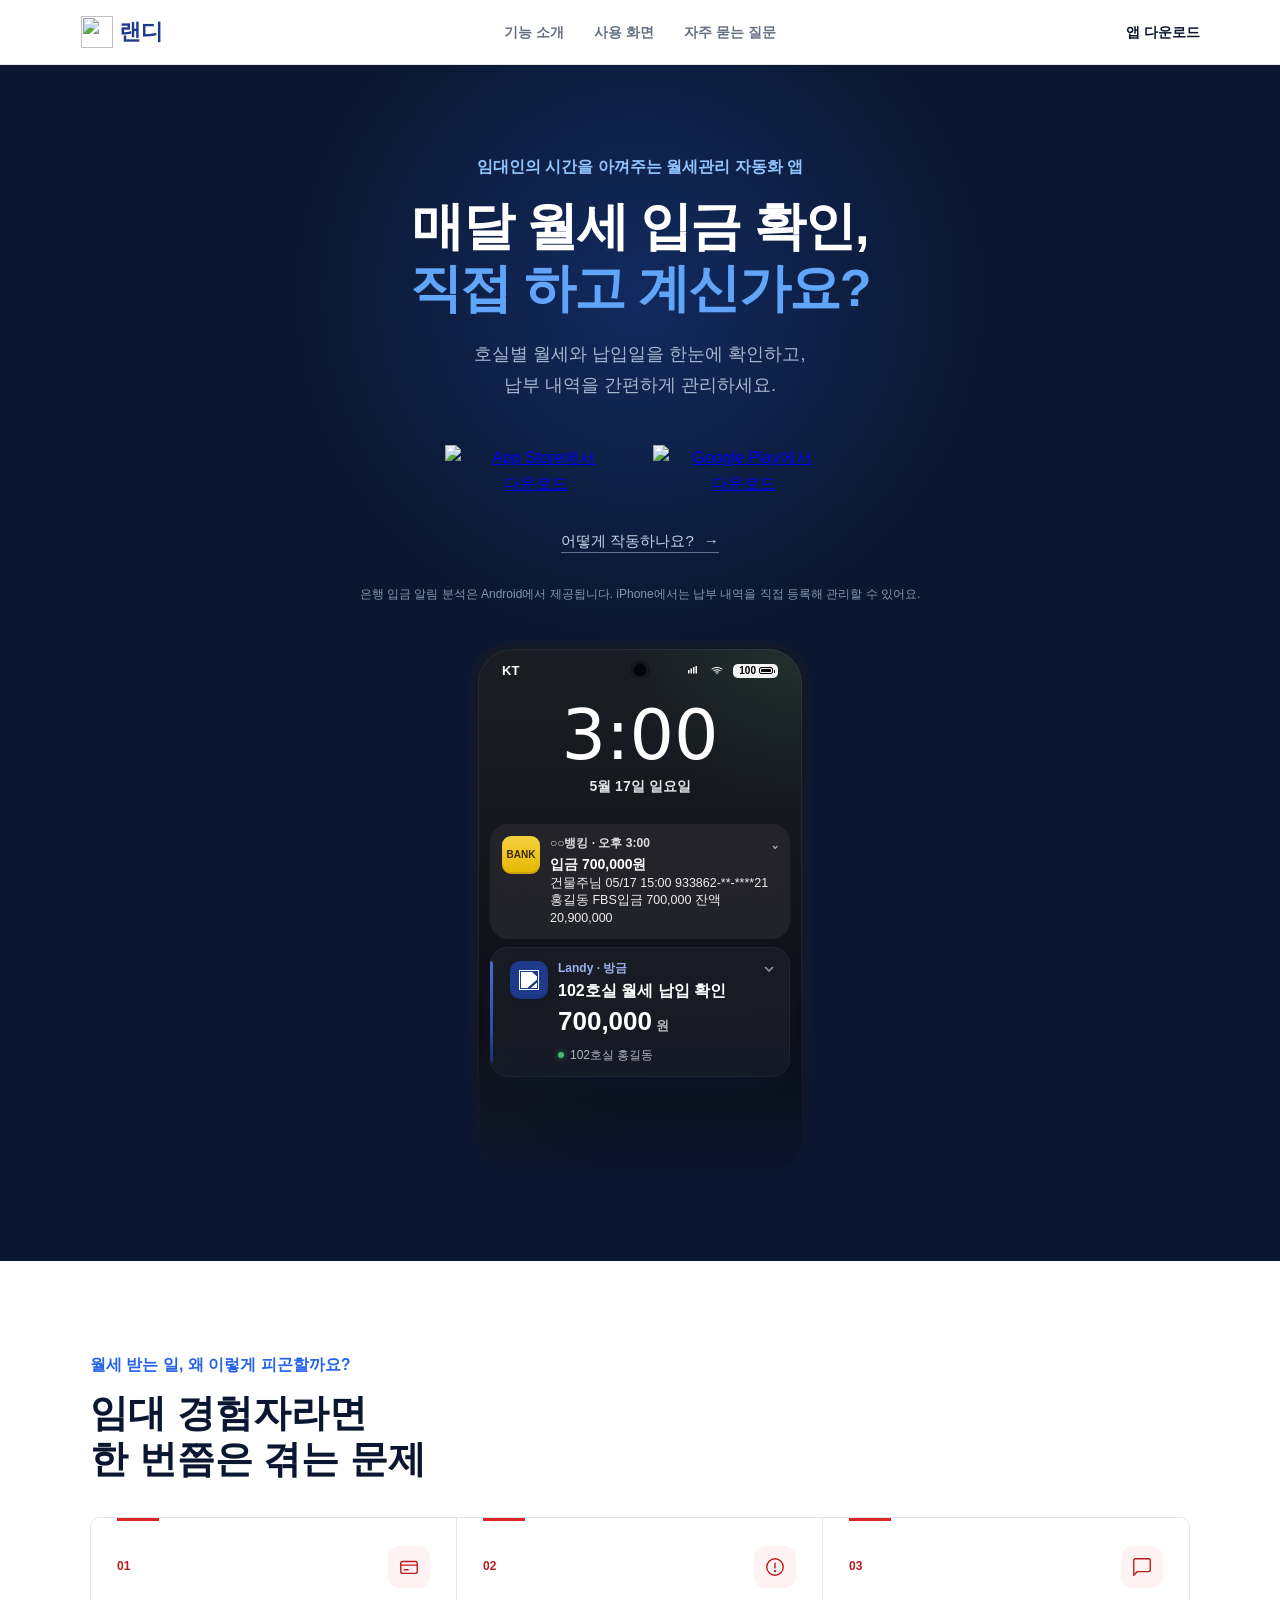
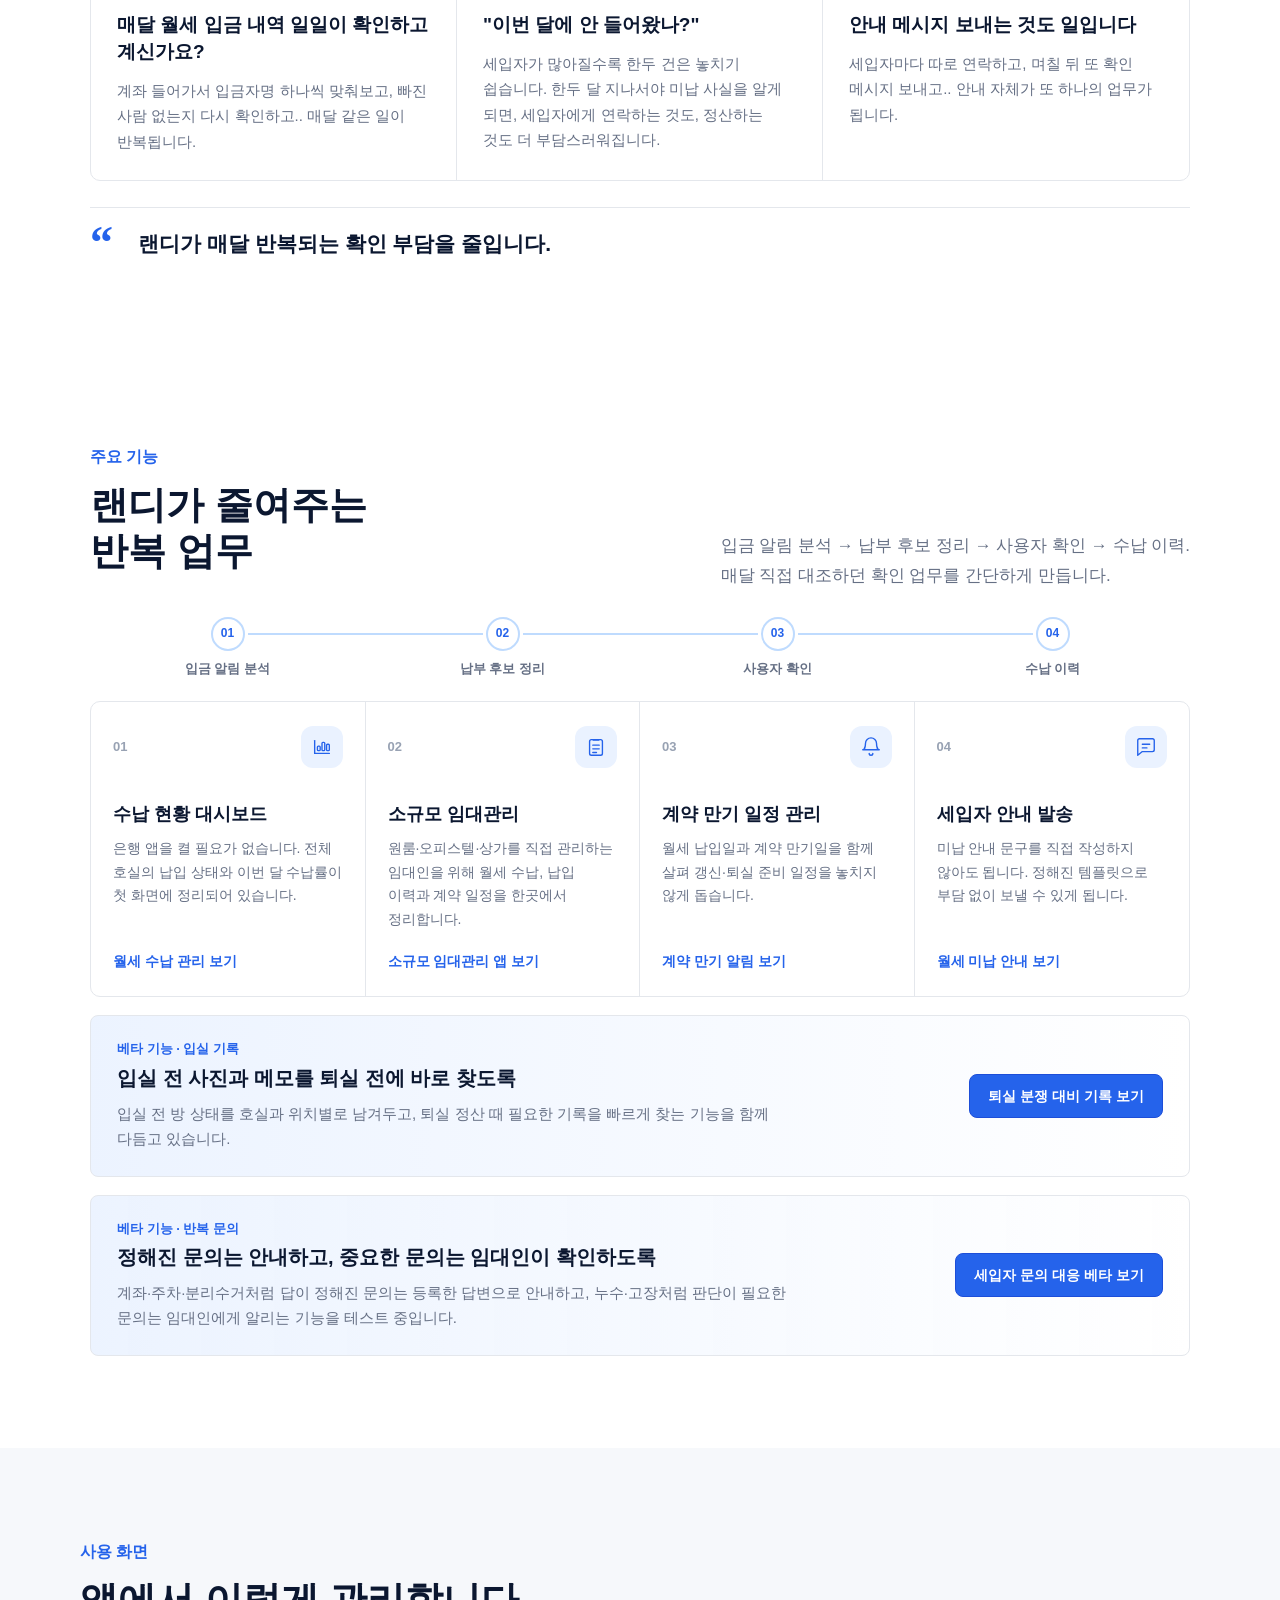
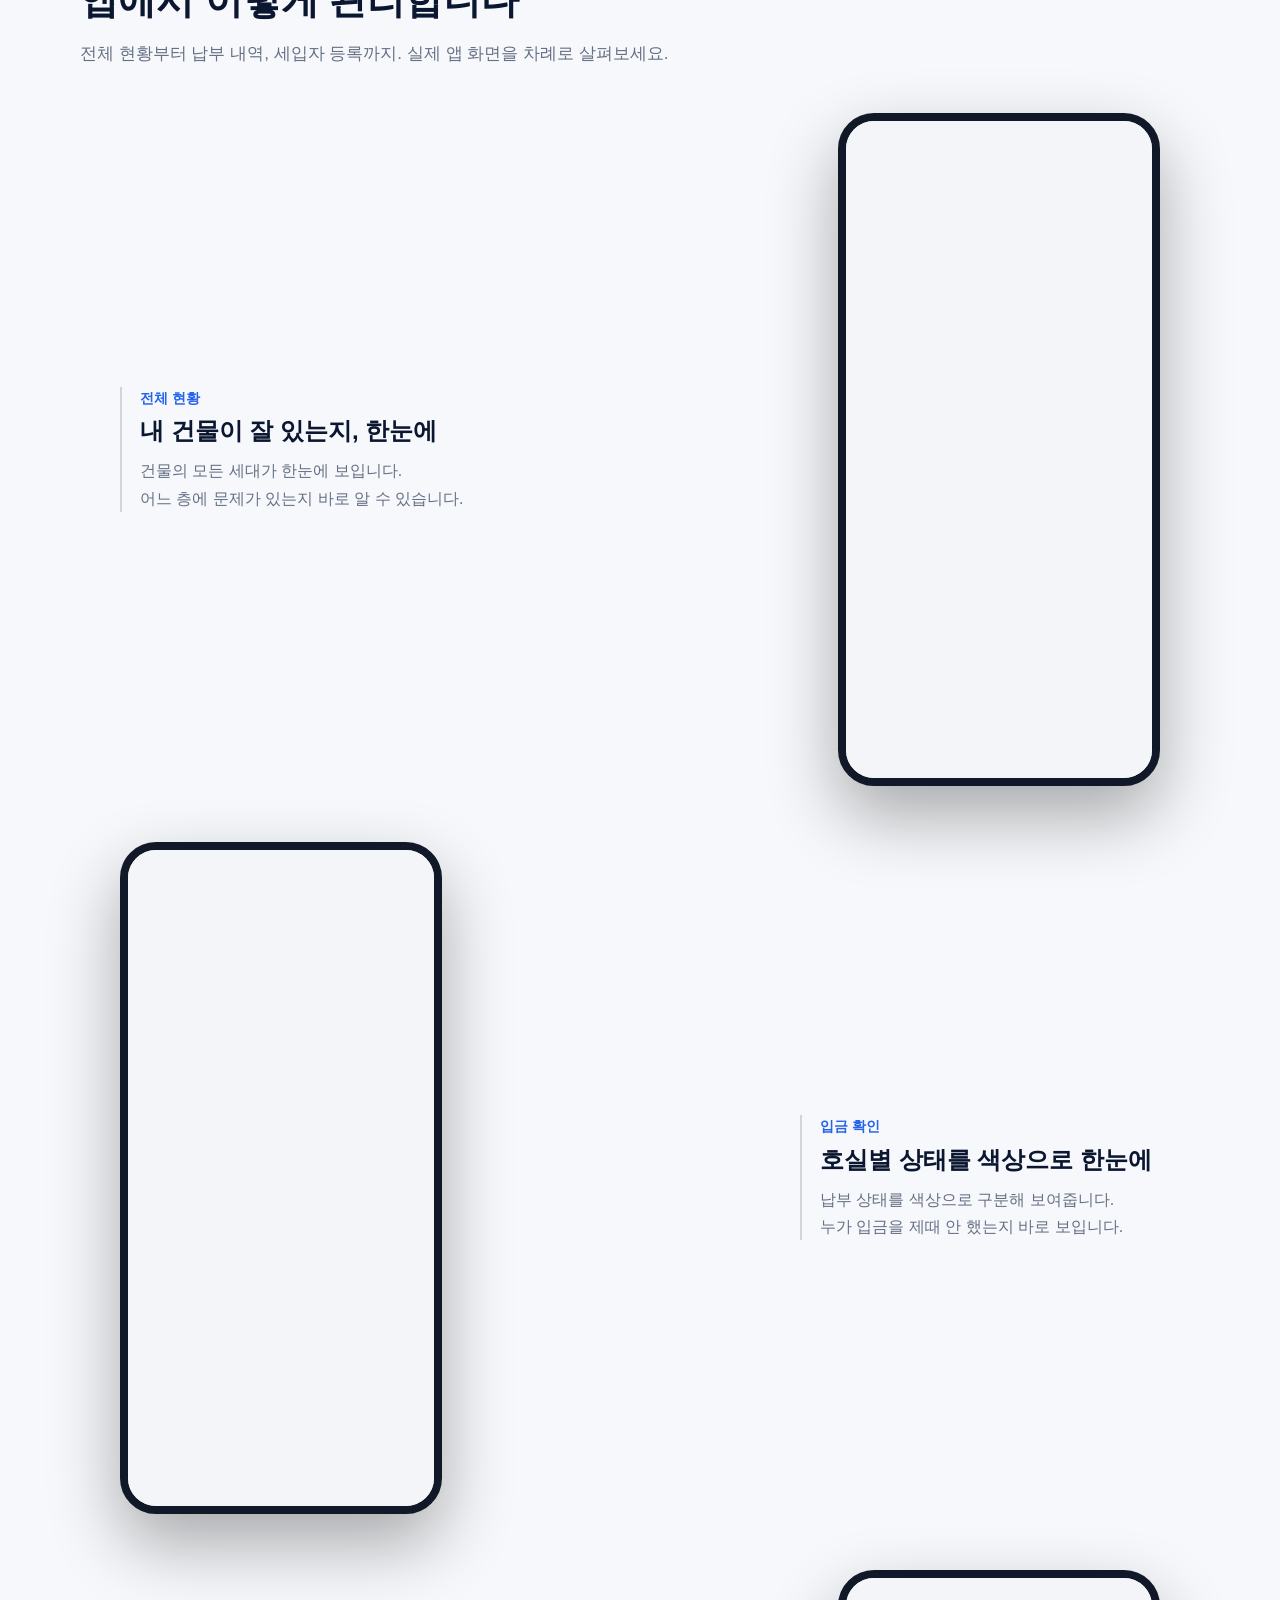
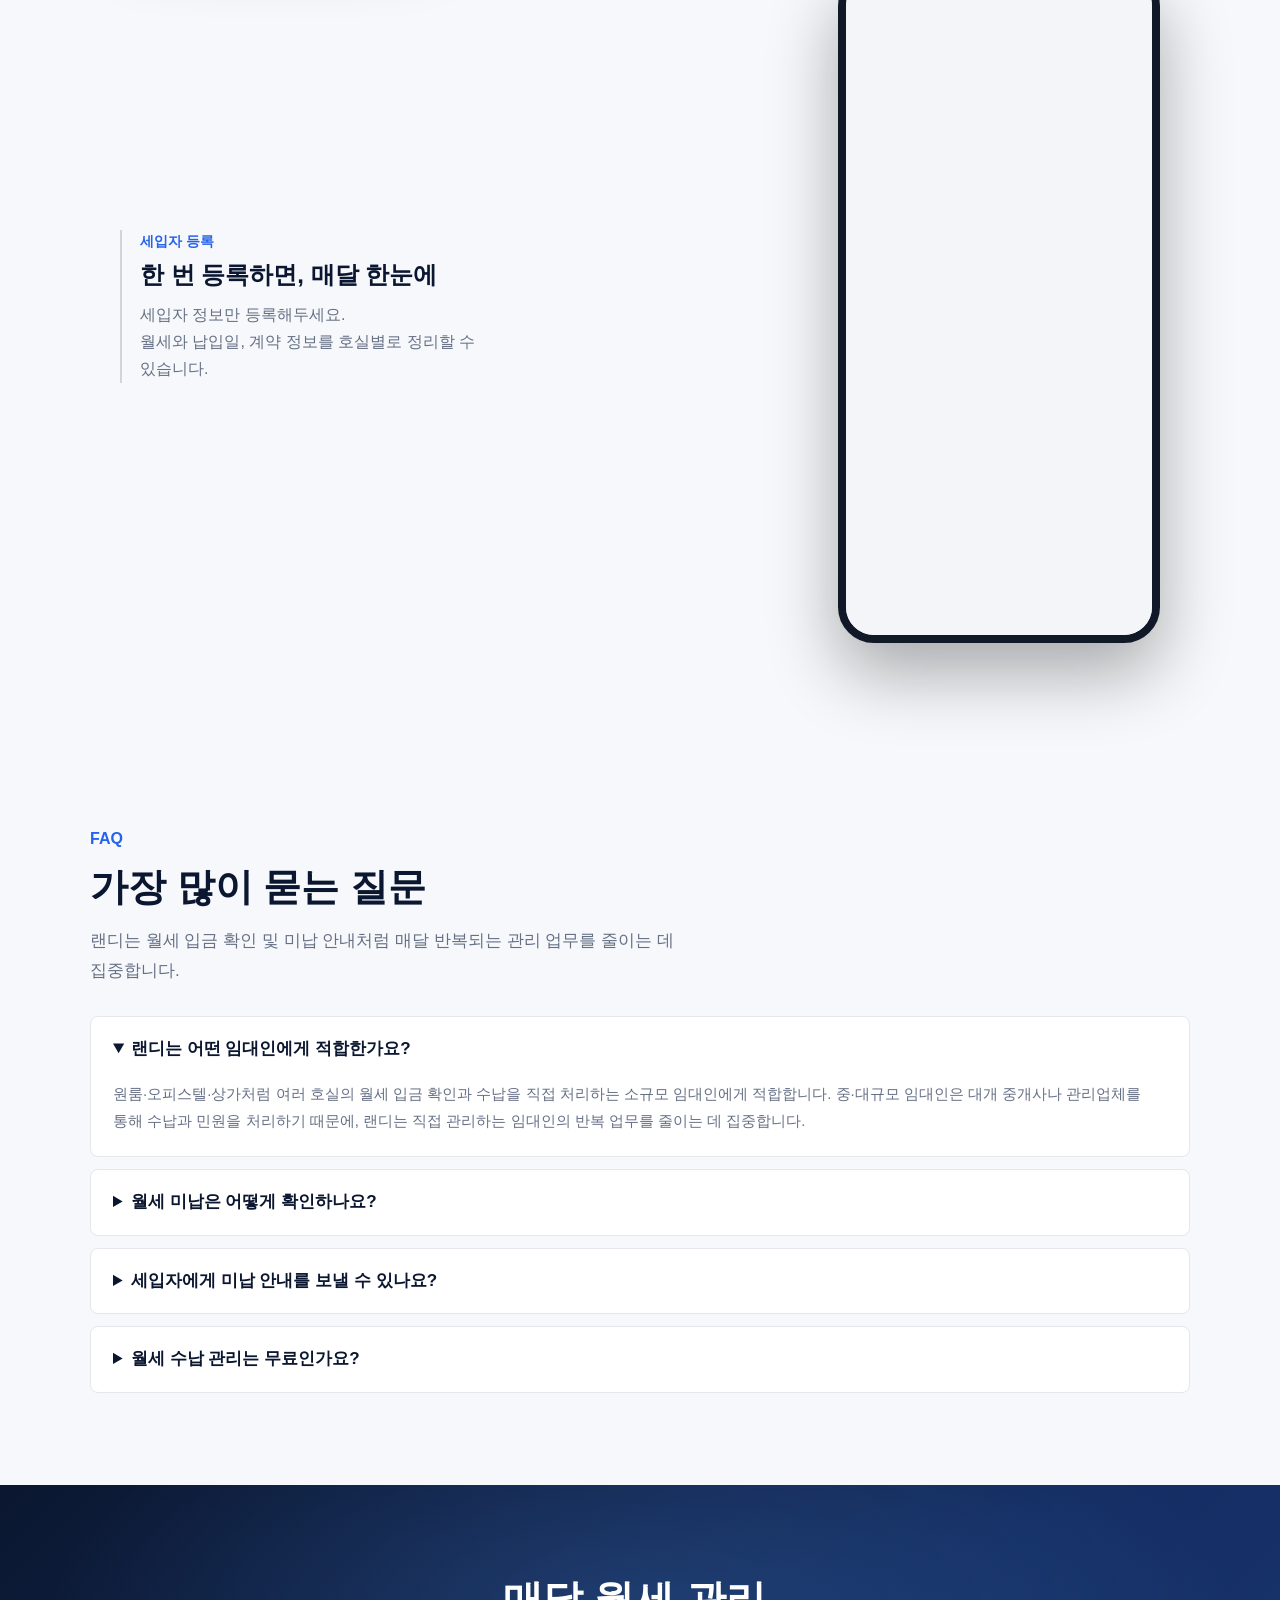
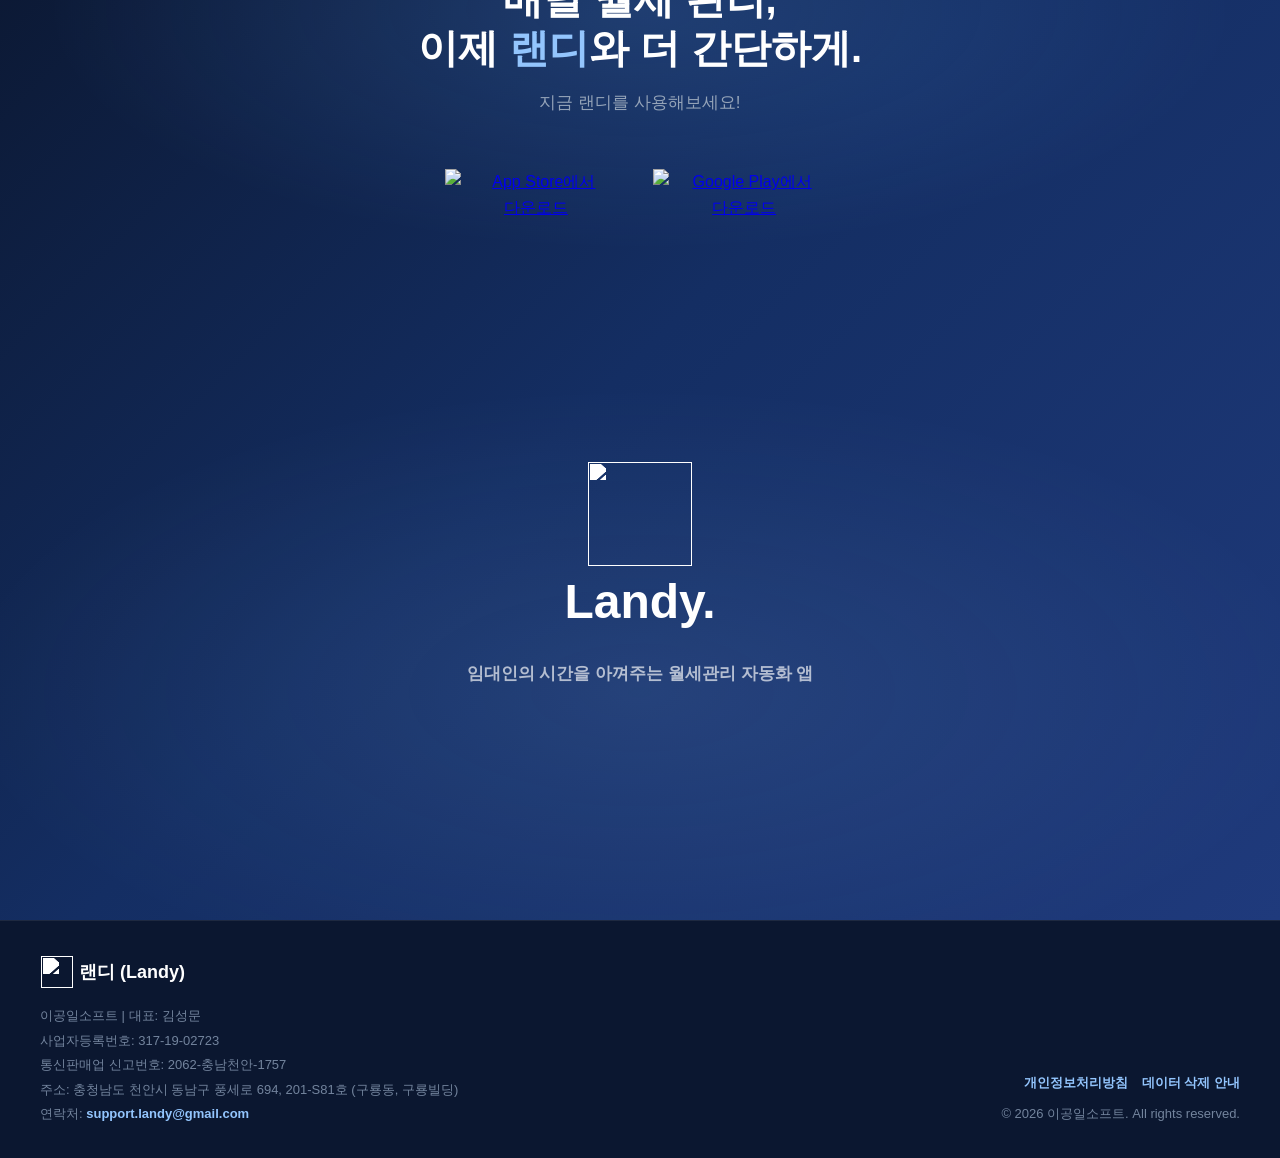
==== commit 73918c2d: "fix: 사용 화면의 스크롤 구성과 모바일 가독성 정리 기능 소개 다음에 사용 화면을 배치하고 영상과 설명을 순서대로 살펴보도록 정리한다. 모바일 설명을 중앙 정렬하고 글자 크기와" ====
--- a/index.html
+++ b/index.html
@@ -372,101 +372,7 @@
       </div>
     </section>
 
-    <section class="section section-alt" id="how">
-      <div class="section-inner how-layout">
-        <div class="preview-panel">
-          <div class="section-label">랜디가 정리하는 방식</div>
-          <h2>처음 등록하고, 매달 한눈에 확인</h2>
-          <p class="section-desc" aria-describedby="auto-payment-platform-note">
-            은행 입금 알림을 기기에서 분석해 납부 내역을 자동으로 기록합니다.<sup class="platform-note-marker" aria-hidden="true">*</sup>
-          </p>
-          <p class="platform-footnote" id="auto-payment-platform-note">
-            <span aria-hidden="true">*</span>
-            <span>자동 납부 기록 기능은 Android에서만 제공됩니다.</span>
-          </p>
-        </div>
-        <div class="mobile-preview-list" aria-label="랜디 앱 기능 영상 목록">
-          <article class="mobile-preview-item">
-            <div class="mobile-preview-copy">
-              <span class="mobile-preview-label">전체 현황</span>
-              <h3>내 건물이 잘 있는지, 한눈에</h3>
-              <p>
-                건물의 모든 세대가 한눈에 보입니다.<br />어느 층에
-                문제가 있는지 바로 알 수 있습니다.
-              </p>
-            </div>
-            <div class="phone-shell">
-              <div class="phone-frame" aria-label="전체 현황 앱 화면 영상">
-                <video
-                  class="phone-video"
-                  data-lazy-video
-                  autoplay
-                  muted
-                  loop
-                  playsinline
-                  preload="none"
-                  poster="assets/poster-home-screen.webp"
-                >
-                  <source data-src="assets/home-screen.mov" />
-                </video>
-              </div>
-            </div>
-          </article>
-          <article class="mobile-preview-item">
-            <div class="mobile-preview-copy">
-              <span class="mobile-preview-label">입금 확인</span>
-              <h3>호실별 상태를 색상으로 한눈에</h3>
-              <p>
-                납부 상태를 색상으로 구분해 보여줍니다.<br />누가
-                입금을 제때 안 했는지 바로 보입니다.
-              </p>
-            </div>
-            <div class="phone-shell">
-              <div class="phone-frame" aria-label="입금 확인 앱 화면 영상">
-                <video
-                  class="phone-video"
-                  data-lazy-video
-                  autoplay
-                  muted
-                  loop
-                  playsinline
-                  preload="none"
-                  poster="assets/poster-management-screen.webp"
-                >
-                  <source data-src="assets/management-screen.mov" />
-                </video>
-              </div>
-            </div>
-          </article>
-          <article class="mobile-preview-item">
-            <div class="mobile-preview-copy">
-              <span class="mobile-preview-label">세입자 등록</span>
-              <h3>한 번 등록하면, 매달 후보를 한눈에</h3>
-              <p>
-                세입자 정보만 등록해두세요.<br />다음 달부터 입금 알림을 바탕으로
-                정리된 납부 후보를 확인할 수 있습니다.
-              </p>
-            </div>
-            <div class="phone-shell">
-              <div class="phone-frame" aria-label="세입자 등록 앱 화면 영상">
-                <video
-                  class="phone-video"
-                  data-lazy-video
-                  autoplay
-                  muted
-                  loop
-                  playsinline
-                  preload="none"
-                  poster="assets/poster-add-screen.webp"
-                >
-                  <source data-src="assets/add-screen.mov" />
-                </video>
-              </div>
-            </div>
-          </article>
-        </div>
-      </div>
-    </section>
+
 
     <section class="section" id="features">
       <div class="section-inner">
@@ -643,6 +549,98 @@
             href="/features/tenant-inquiry-response"
             >세입자 문의 대응 베타 보기</a
           >
+        </div>
+      </div>
+    </section>
+
+    <section class="section section-alt" id="how">
+      <div class="section-inner how-layout">
+        <div class="preview-panel">
+          <div class="section-label">사용 화면</div>
+          <h2>앱에서 이렇게 관리합니다</h2>
+          <p class="section-desc">
+            전체 현황부터 납부 내역, 세입자 등록까지. 실제 앱 화면을 차례로 살펴보세요.
+          </p>
+        </div>
+        <div class="mobile-preview-list" aria-label="랜디 앱 기능 영상 목록">
+          <article class="mobile-preview-item" id="preview-panel-home">
+            <div class="mobile-preview-copy">
+              <span class="mobile-preview-label">전체 현황</span>
+              <h3>내 건물이 잘 있는지, 한눈에</h3>
+              <p>
+                건물의 모든 세대가 한눈에 보입니다.<br />어느 층에
+                문제가 있는지 바로 알 수 있습니다.
+              </p>
+            </div>
+            <div class="phone-shell">
+              <div class="phone-frame" aria-label="전체 현황 앱 화면 영상">
+                <video
+                  class="phone-video"
+                  data-lazy-video
+                  autoplay
+                  muted
+                  loop
+                  playsinline
+                  preload="none"
+                  poster="assets/poster-home-screen.webp"
+                >
+                  <source data-src="assets/home-screen.mov" />
+                </video>
+              </div>
+            </div>
+          </article>
+          <article class="mobile-preview-item" id="preview-panel-payment">
+            <div class="mobile-preview-copy">
+              <span class="mobile-preview-label">입금 확인</span>
+              <h3>호실별 상태를 색상으로 한눈에</h3>
+              <p>
+                납부 상태를 색상으로 구분해 보여줍니다.<br />누가
+                입금을 제때 안 했는지 바로 보입니다.
+              </p>
+            </div>
+            <div class="phone-shell">
+              <div class="phone-frame" aria-label="입금 확인 앱 화면 영상">
+                <video
+                  class="phone-video"
+                  data-lazy-video
+                  autoplay
+                  muted
+                  loop
+                  playsinline
+                  preload="none"
+                  poster="assets/poster-management-screen.webp"
+                >
+                  <source data-src="assets/management-screen.mov" />
+                </video>
+              </div>
+            </div>
+          </article>
+          <article class="mobile-preview-item" id="preview-panel-tenant">
+            <div class="mobile-preview-copy">
+              <span class="mobile-preview-label">세입자 등록</span>
+              <h3>한 번 등록하면, 매달 한눈에</h3>
+              <p>
+                세입자 정보만 등록해두세요.<br />월세와 납입일, 계약 정보를
+                호실별로 정리할 수 있습니다.
+              </p>
+            </div>
+            <div class="phone-shell">
+              <div class="phone-frame" aria-label="세입자 등록 앱 화면 영상">
+                <video
+                  class="phone-video"
+                  data-lazy-video
+                  autoplay
+                  muted
+                  loop
+                  playsinline
+                  preload="none"
+                  poster="assets/poster-add-screen.webp"
+                >
+                  <source data-src="assets/add-screen.mov" />
+                </video>
+              </div>
+            </div>
+          </article>
         </div>
       </div>
     </section>
--- a/assets/styles.css
+++ b/assets/styles.css
@@ -854,15 +854,6 @@
   color: #7c8798;
   font-size: 0.7em;
   line-height: 0;
-}
-.platform-footnote {
-  display: flex;
-  align-items: baseline;
-  gap: 4px;
-  margin-top: 8px;
-  color: #7c8798;
-  font-size: 12px;
-  line-height: 1.6;
 }
 .mobile-preview-list {
   grid-area: mobile;
@@ -2980,7 +2971,7 @@
     border-bottom: 0;
   }
   .mobile-preview-list {
-    gap: 46px;
+    gap: 56px;
     width: 100%;
     max-width: none;
     margin: 0;
@@ -2991,8 +2982,8 @@
     display: flex;
     flex-direction: column;
     align-items: center;
-    gap: 18px;
-    text-align: left;
+    gap: 24px;
+    text-align: center;
   }
   .mobile-preview-item:nth-child(2) .phone-shell {
     order: 0;
@@ -3000,23 +2991,25 @@
   }
   .mobile-preview-copy {
     width: 100%;
-    max-width: none;
+    max-width: 360px;
     padding-left: 0;
     border-left: 0;
   }
   .mobile-preview-label {
-    margin-bottom: 4px;
-    font-size: 13px;
+    margin-bottom: 8px;
+    font-size: 14px;
   }
   .mobile-preview-copy h3 {
-    font-size: 18px;
+    font-size: 22px;
     line-height: 1.4;
+    text-wrap: balance;
   }
   .mobile-preview-copy p {
-    margin-top: 6px;
-    font-size: 14px;
+    margin-top: 10px;
+    font-size: 16px;
     font-weight: 500;
-    line-height: 1.55;
+    line-height: 1.7;
+    text-wrap: balance;
   }
   .mobile-preview-item .phone-shell {
     width: min(100%, 306px);
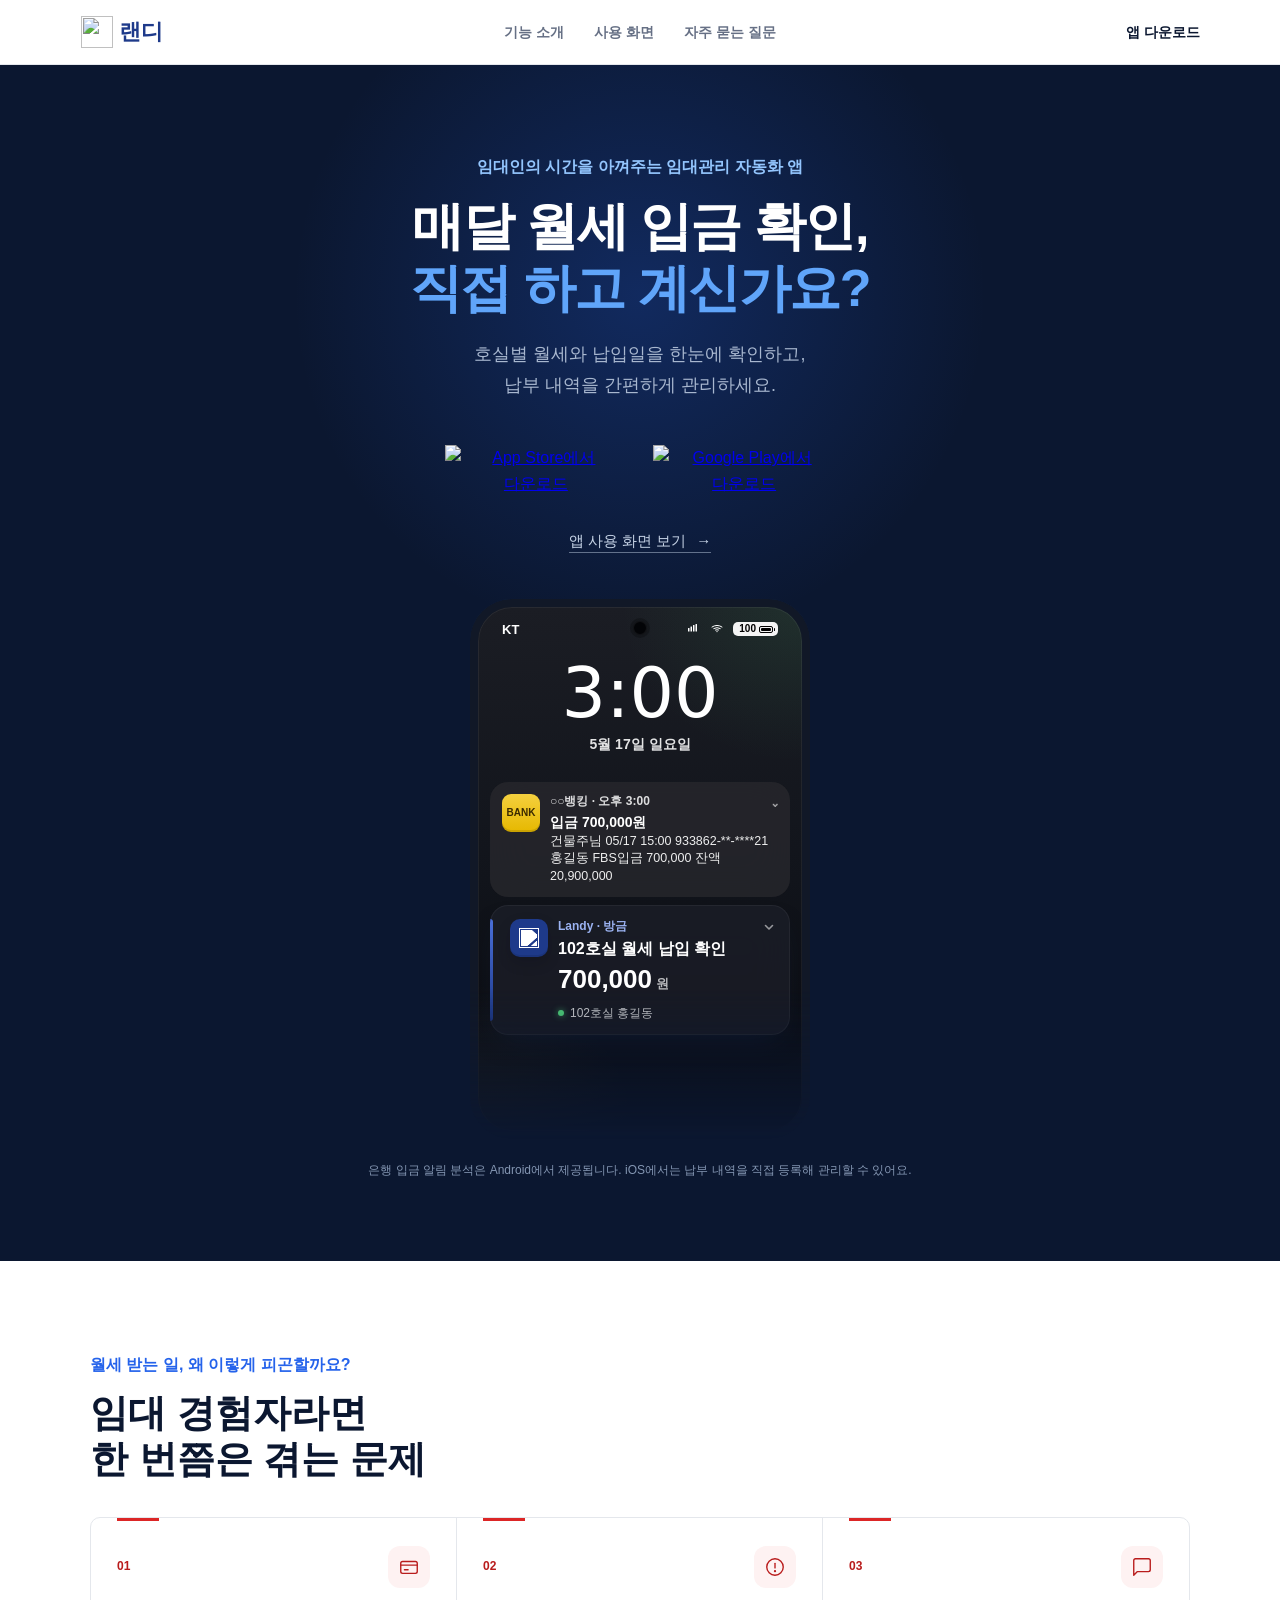
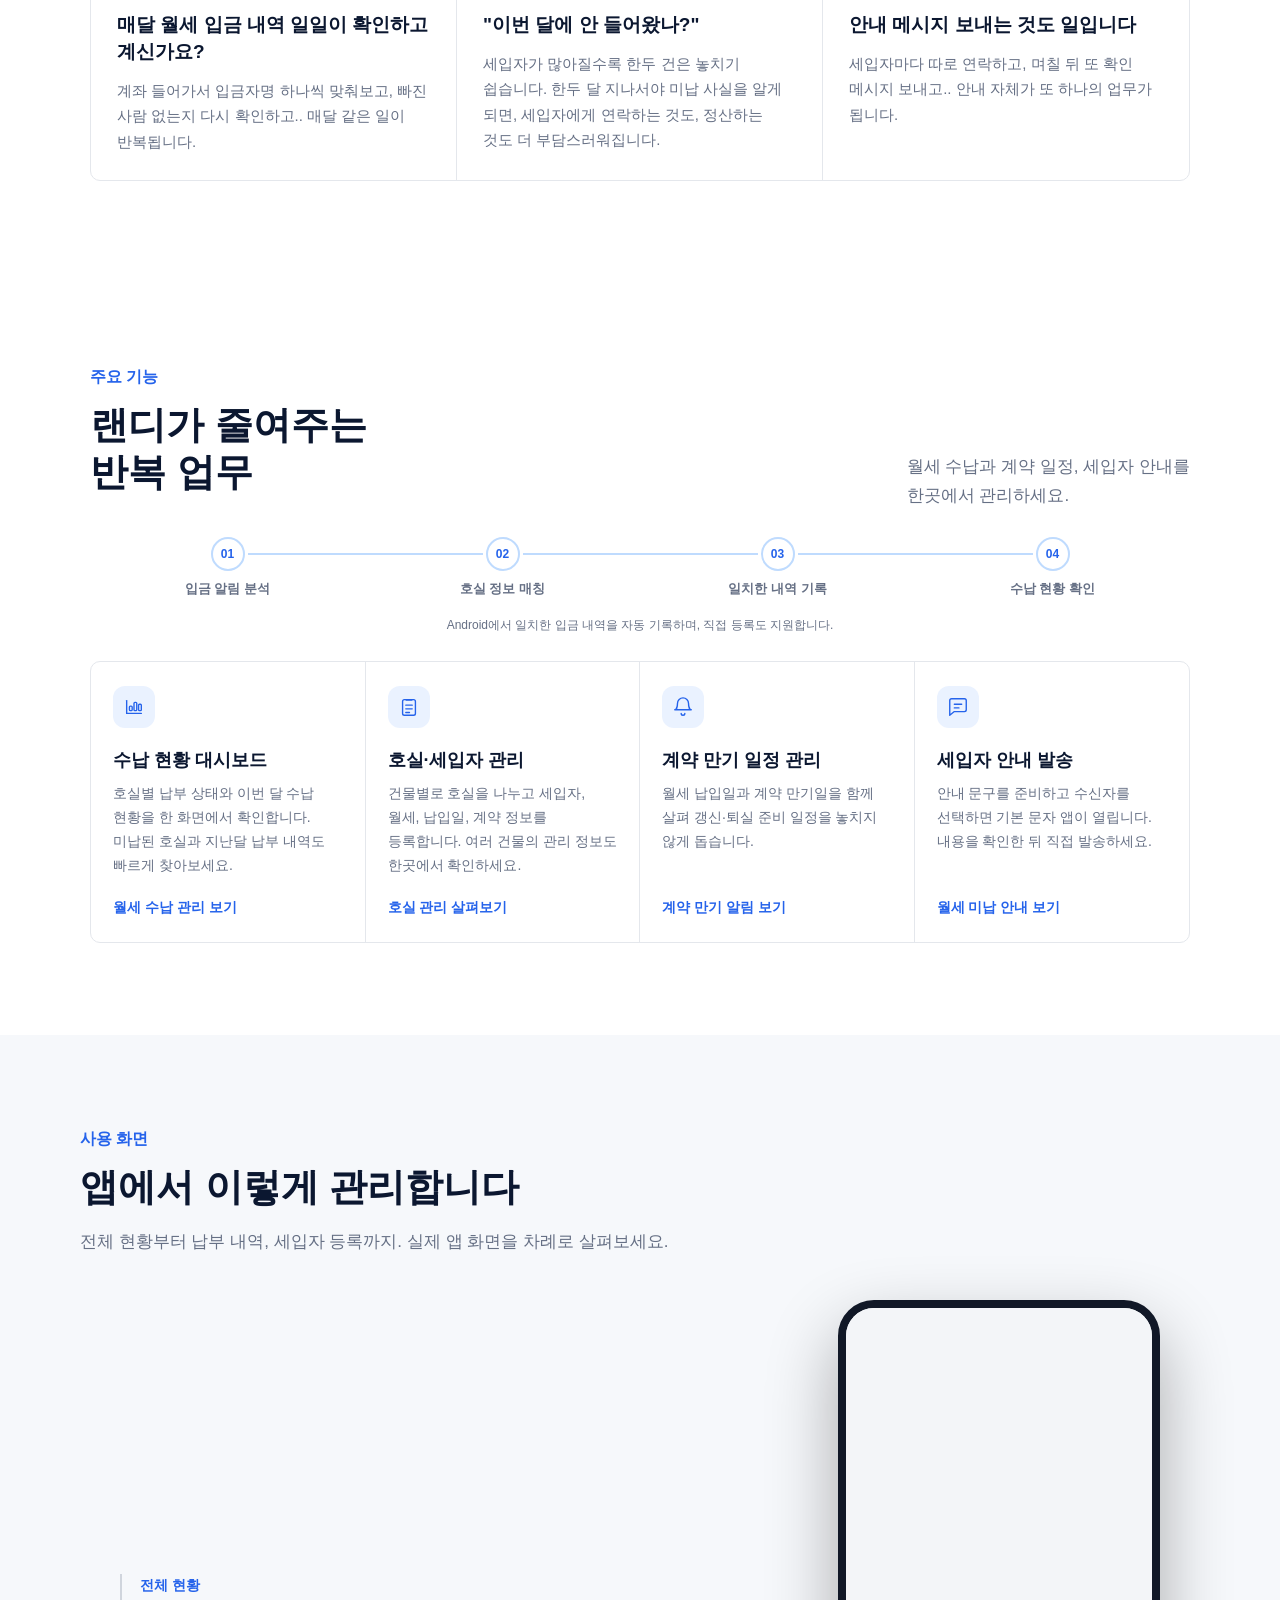
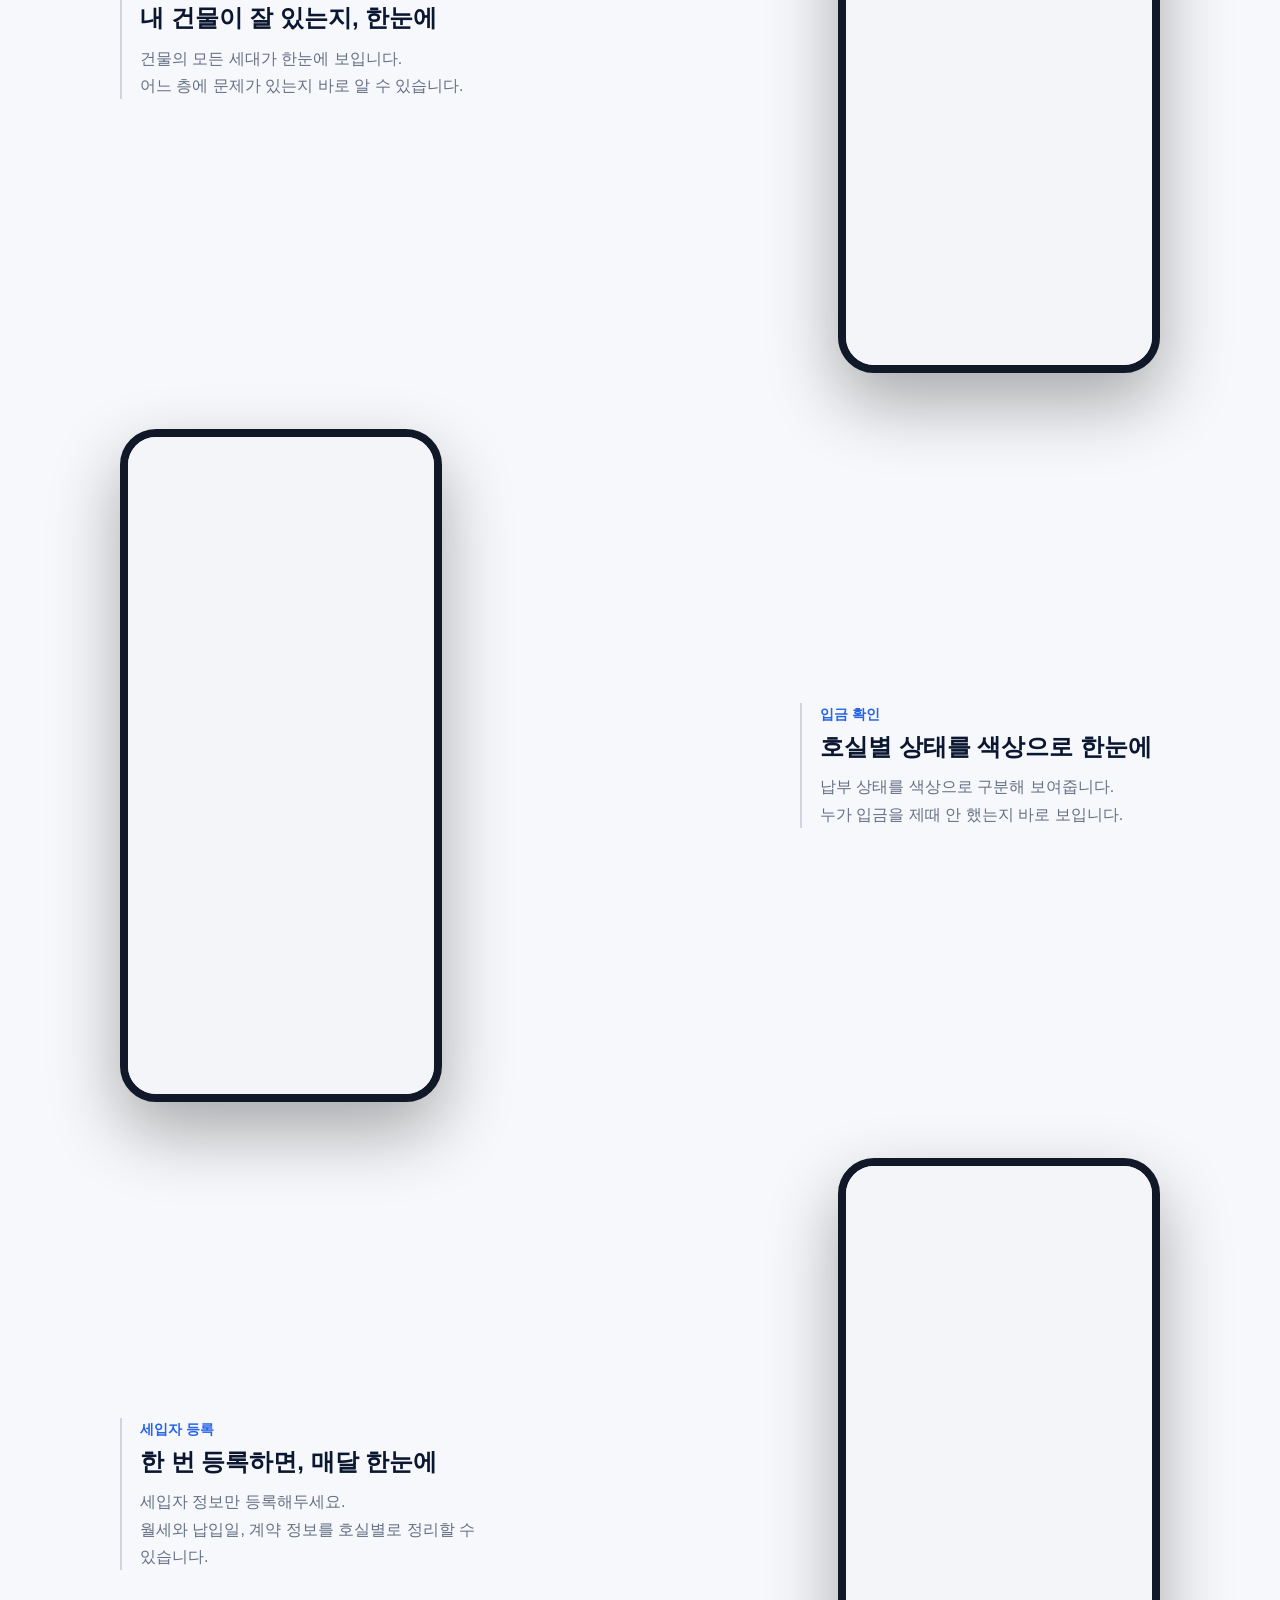
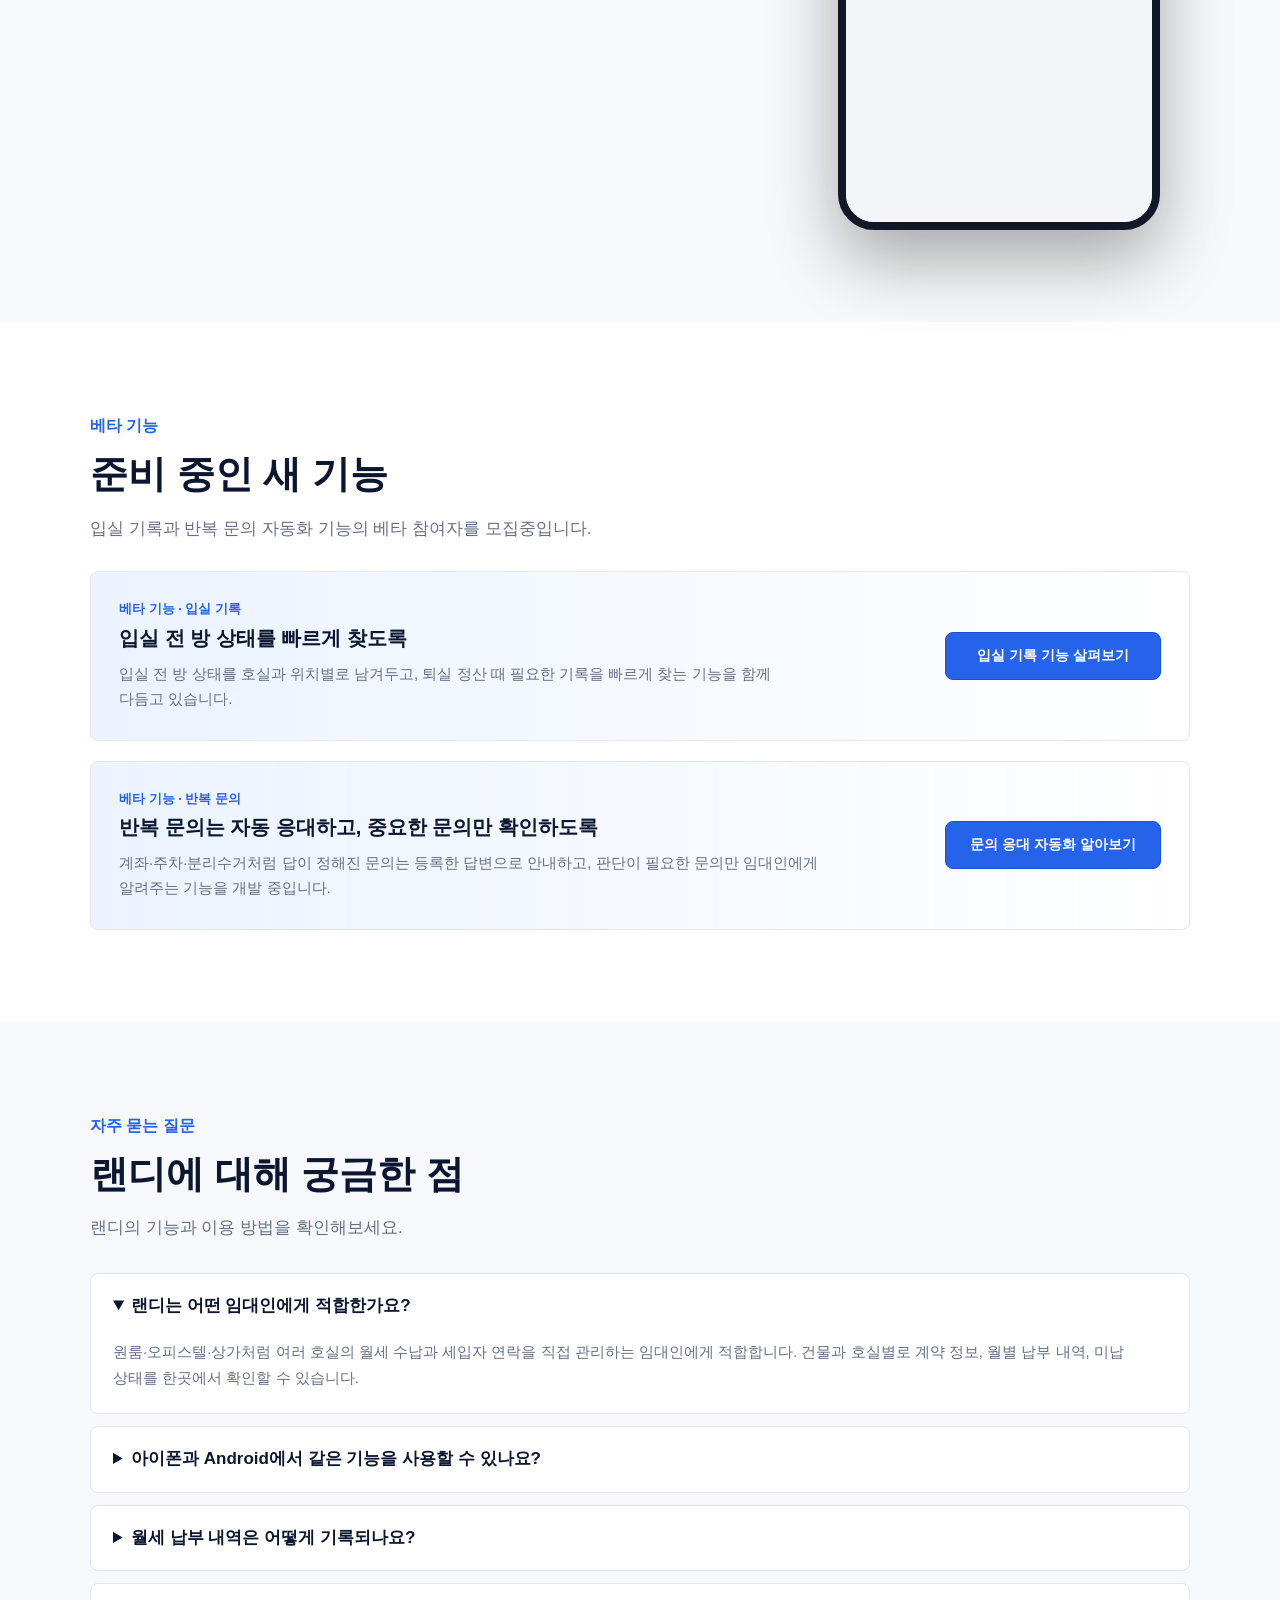
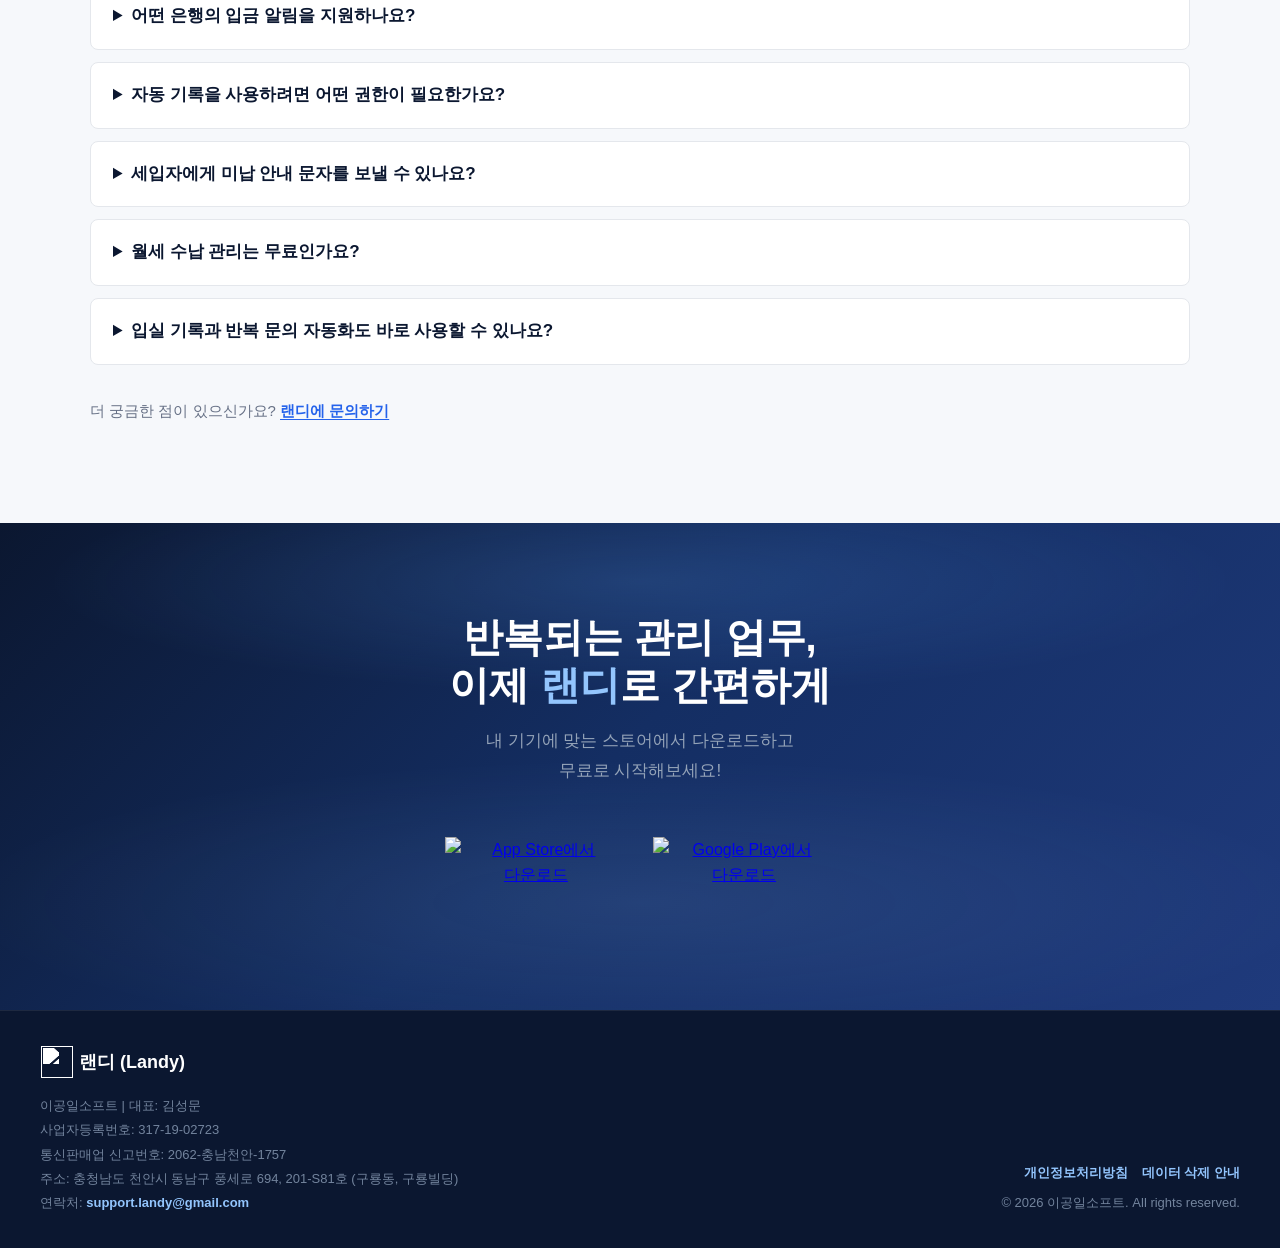
==== commit 2a14c8d9: "feat: 메인 기능 소개와 FAQ 내용 정비 메인 소개 문구와 기능 흐름, 베타 기능 소개를 정리하고 중복 번호와 브랜드 영역을 제거한다. 현재 무료 범위, Android 자동 " ====
--- a/index.html
+++ b/index.html
@@ -14,7 +14,7 @@
     <title>랜디 | 임대인의 시간을 아껴주는 월세관리 자동화 앱</title>
     <meta
       name="description"
-      content="랜디는 임대인의 시간을 아껴주는 월세관리 자동화 앱입니다. Android 은행 입금 알림을 기기에서 분석해 월세 납부 후보를 정리하고 사용자가 확인할 수 있게 돕습니다."
+      content="랜디는 임대인의 시간을 아껴주는 월세관리 자동화 앱입니다. Android 은행 입금 알림을 분석해 일치하는 납부 내역을 자동 기록하고, 호실별 수납 현황을 정리합니다."
     />
     <meta name="robots" content="index,follow" />
     <meta name="theme-color" content="#0b1730" />
@@ -32,7 +32,7 @@
     />
     <meta
       property="og:description"
-      content="Android 은행 입금 알림을 기기에서 분석해 월세 납부 후보를 정리하고, 사용자가 확인할 수 있게 돕습니다."
+      content="Android 은행 입금 알림을 분석해 일치하는 납부 내역을 자동 기록하고, 호실별 수납 현황을 정리합니다."
     />
     <meta property="og:url" content="https://www.landy.co.kr/" />
     <meta
@@ -52,7 +52,7 @@
     />
     <meta
       name="twitter:description"
-      content="Android 은행 입금 알림을 기기에서 분석해 월세 납부 후보를 정리하고, 사용자가 확인할 수 있게 돕습니다."
+      content="Android 은행 입금 알림을 분석해 일치하는 납부 내역을 자동 기록하고, 호실별 수납 현황을 정리합니다."
     />
     <meta
       name="twitter:image"
@@ -68,7 +68,11 @@
             "@id": "https://www.landy.co.kr/#organization",
             "name": "랜디",
             "legalName": "이공일소프트",
-            "alternateName": ["랜디 월세관리", "Landy", "landy.co.kr"],
+            "alternateName": [
+              "랜디 월세관리",
+              "Landy",
+              "landy.co.kr"
+            ],
             "url": "https://www.landy.co.kr/",
             "email": "support.landy@gmail.com",
             "logo": "https://www.landy.co.kr/assets/icon.svg",
@@ -81,7 +85,11 @@
             "@type": "WebSite",
             "@id": "https://www.landy.co.kr/#website",
             "name": "랜디",
-            "alternateName": ["랜디 월세관리", "Landy", "landy.co.kr"],
+            "alternateName": [
+              "랜디 월세관리",
+              "Landy",
+              "landy.co.kr"
+            ],
             "url": "https://www.landy.co.kr/",
             "publisher": {
               "@id": "https://www.landy.co.kr/#organization"
@@ -99,7 +107,7 @@
               "https://play.google.com/store/apps/details?id=com.landy.app",
               "https://apps.apple.com/kr/app/id6804934479"
             ],
-            "description": "임대인의 시간을 아껴주는 월세관리 자동화 앱입니다. Android 은행 입금 알림을 기기에서 분석해 월세 납부 후보를 정리하고 사용자가 확인할 수 있게 돕습니다.",
+            "description": "임대인의 시간을 아껴주는 월세관리 자동화 앱입니다. Android 은행 입금 알림을 분석해 일치하는 납부 내역을 자동 기록하고, 호실별 수납 현황을 정리합니다.",
             "publisher": {
               "@id": "https://www.landy.co.kr/#organization"
             }
@@ -113,23 +121,47 @@
                 "name": "랜디는 어떤 임대인에게 적합한가요?",
                 "acceptedAnswer": {
                   "@type": "Answer",
-                  "text": "원룸·오피스텔·상가처럼 여러 호실의 월세 입금 확인과 수납을 직접 처리하는 소규모 임대인에게 적합합니다. 중·대규모 임대인은 대개 중개사나 관리업체를 통해 수납과 민원을 처리하기 때문에, 랜디는 직접 관리하는 임대인의 반복 업무를 줄이는 데 집중합니다."
+                  "text": "원룸·오피스텔·상가처럼 여러 호실의 월세 수납과 세입자 연락을 직접 관리하는 임대인에게 적합합니다. 건물과 호실별로 계약 정보, 월별 납부 내역, 미납 상태를 한곳에서 확인할 수 있습니다."
                 }
               },
               {
                 "@type": "Question",
-                "name": "월세 미납은 어떻게 확인하나요?",
+                "name": "아이폰과 Android에서 같은 기능을 사용할 수 있나요?",
                 "acceptedAnswer": {
                   "@type": "Answer",
-                  "text": "세입자와 호실, 월세, 납입일을 등록하면 랜디가 Android 은행 입금 알림을 기기에서 분석해 월세 납부 후보를 정리합니다. 사용자가 후보를 확인하면 확정한 납부 내역과 등록된 납입일을 기준으로 이번 달 상태를 확인할 수 있습니다."
+                  "text": "건물·호실·세입자 관리와 납부 내역 직접 등록은 Android와 iOS에서 모두 이용할 수 있습니다. 은행 앱의 입금 알림을 분석하는 자동 기록은 Android에서 지원합니다. iOS에서는 납부 내역을 직접 등록해 수납 현황을 관리합니다."
                 }
               },
               {
                 "@type": "Question",
-                "name": "세입자에게 미납 안내를 보낼 수 있나요?",
+                "name": "월세 납부 내역은 어떻게 기록되나요?",
                 "acceptedAnswer": {
                   "@type": "Answer",
-                  "text": "미납 안내 문구를 직접 작성하지 않아도 정해진 템플릿을 바탕으로 세입자에게 부담 없이 안내할 수 있도록 준비하고 있습니다."
+                  "text": "Android에서는 지원 은행 앱의 입금 알림을 분석하고, 입금자·금액·납부월이 등록 정보와 일치하는 내역을 자동으로 기록합니다. 자동으로 연결되지 않는 입금이나 현금 납부는 내역을 확인한 뒤 직접 등록할 수 있습니다. 등록된 납부 내역은 앱에서 확인하고 수정할 수 있습니다."
+                }
+              },
+              {
+                "@type": "Question",
+                "name": "어떤 은행의 입금 알림을 지원하나요?",
+                "acceptedAnswer": {
+                  "@type": "Answer",
+                  "text": "KB국민은행, 신한은행, 우리은행, 하나은행, NH농협, 카카오뱅크, 케이뱅크 등 지원 은행 앱의 입금 알림을 분석합니다. 같은 은행이어도 사용하는 앱이나 알림 형식에 따라 인식 여부가 달라질 수 있습니다. 자동으로 기록되지 않은 내역은 직접 등록할 수 있습니다."
+                }
+              },
+              {
+                "@type": "Question",
+                "name": "자동 기록을 사용하려면 어떤 권한이 필요한가요?",
+                "acceptedAnswer": {
+                  "@type": "Answer",
+                  "text": "Android에서 은행 앱의 입금 알림을 켜고, 랜디에 알림 접근 권한을 허용해야 합니다. 알림 접근을 허용하지 않아도 납부 내역을 직접 등록할 수 있습니다. 납부일·계약 만기 등 랜디의 안내 알림을 받으려면 앱 알림도 허용해주세요."
+                }
+              },
+              {
+                "@type": "Question",
+                "name": "세입자에게 미납 안내 문자를 보낼 수 있나요?",
+                "acceptedAnswer": {
+                  "@type": "Answer",
+                  "text": "세입자를 선택하고 안내 문구를 준비하면, 수신자와 내용이 채워진 기기의 기본 문자 앱이 열립니다. 내용을 확인한 뒤 사용자가 직접 발송합니다. iOS에서는 수신자별로 문자 작성 화면이 열리며, 문자 요금은 통신사 요금제에 따라 발생할 수 있습니다."
                 }
               },
               {
@@ -137,7 +169,15 @@
                 "name": "월세 수납 관리는 무료인가요?",
                 "acceptedAnswer": {
                   "@type": "Answer",
-                  "text": "월세 수납 관리 기능은 무료로 제공할 예정입니다. 향후 AI 자동화 등 고도화 기능은 별도 유료 플랜으로 제공될 수 있습니다."
+                  "text": "현재 건물·호실 및 세입자 등록, 월세 수납 관리, 문자 안내 준비 등 기본 기능은 모두 무료입니다. 문자는 기기의 문자 앱을 통해 발송되며, 통신사 요금제에 따라 별도 요금이 발생할 수 있습니다."
+                }
+              },
+              {
+                "@type": "Question",
+                "name": "입실 기록과 반복 문의 자동화도 바로 사용할 수 있나요?",
+                "acceptedAnswer": {
+                  "@type": "Answer",
+                  "text": "입실 기록과 반복 문의 자동화는 앱의 기본 기능과 별도로 베타 참여를 신청하는 기능입니다. 각 기능 소개 페이지에서 베타 안내를 신청할 수 있습니다."
                 }
               }
             ]
@@ -174,7 +214,7 @@
 
     <main id="main-content" tabindex="-1">
     <section class="hero">
-      <p class="hero-eyebrow">임대인의 시간을 아껴주는 월세관리 자동화 앱</p>
+      <p class="hero-eyebrow">임대인의 시간을 아껴주는 임대관리 자동화 앱</p>
       <h1>매달 월세 입금 확인,<br /><em>직접 하고 계신가요?</em></h1>
       <p class="hero-sub">
         호실별 월세와 납입일을 한눈에 확인하고,<br />
@@ -205,12 +245,8 @@
             <img src="/assets/google-play-badge.svg" alt="Google Play에서 다운로드" width="135" height="40" />
           </a>
         </div>
-        <a class="how-link" href="#how">어떻게 작동하나요? <span aria-hidden="true">→</span></a>
-      </div>
-      <p class="platform-note">
-        은행 입금 알림 분석은 Android에서 제공됩니다.<br class="mobile-break" />
-        iPhone에서는 납부 내역을 직접 등록해 관리할 수 있어요.
-      </p>
+        <a class="how-link" href="#how">앱 사용 화면 보기 <span aria-hidden="true">→</span></a>
+      </div>
       <div class="hero-showcase" aria-label="랜디 알림 도착 흐름">
         <div
           class="hero-lockscreen"
@@ -283,6 +319,10 @@
           </div>
         </div>
       </div>
+      <p class="platform-note">
+        은행 입금 알림 분석은 Android에서 제공됩니다.<br class="mobile-break" />
+        iOS에서는 납부 내역을 직접 등록해 관리할 수 있어요.
+      </p>
     </section>
 
     <section class="section">
@@ -368,11 +408,8 @@
             </p>
           </div>
         </div>
-        <p class="pain-bridge">랜디가 매달 반복되는 확인 부담을 줄입니다.</p>
       </div>
     </section>
-
-
 
     <section class="section" id="features">
       <div class="section-inner">
@@ -382,32 +419,32 @@
             <h2>랜디가 줄여주는<br />반복 업무</h2>
           </div>
           <p class="section-desc">
-            입금 알림 분석 → 납부 후보 정리 → 사용자 확인 → 수납 이력.<br />매달
-            직접 대조하던 확인 업무를 간단하게 만듭니다.
+            월세 수납과 계약 일정, 세입자 안내를<br />
+            한곳에서 관리하세요.
           </p>
         </div>
-        <div class="feature-flow" aria-label="월세 수납 자동화 흐름">
+        <div class="feature-flow" aria-label="Android 은행 입금 알림 처리 흐름">
           <div class="feature-flow-step">
             <span class="feature-flow-dot">01</span>
             <span>입금 알림 분석</span>
           </div>
           <div class="feature-flow-step">
             <span class="feature-flow-dot">02</span>
-            <span>납부 후보 정리</span>
+            <span>호실 정보 매칭</span>
           </div>
           <div class="feature-flow-step">
             <span class="feature-flow-dot">03</span>
-            <span>사용자 확인</span>
+            <span>일치한 내역 기록</span>
           </div>
           <div class="feature-flow-step">
             <span class="feature-flow-dot">04</span>
-            <span>수납 이력</span>
-          </div>
-        </div>
+            <span>수납 현황 확인</span>
+          </div>
+        </div>
+        <p class="feature-flow-note">Android에서 일치한 입금 내역을 자동 기록하며, 직접 등록도 지원합니다.</p>
         <div class="feature-grid">
           <div class="feature-card">
             <div class="feature-top">
-              <span class="feature-num">01</span>
               <span class="feature-icon" aria-hidden="true">
                 <svg
                   viewBox="0 0 24 24"
@@ -427,8 +464,8 @@
             </div>
             <h3>수납 현황 대시보드</h3>
             <p>
-              은행 앱을 켤 필요가 없습니다. 전체 호실의 납입 상태와 이번 달
-              수납률이 첫 화면에 정리되어 있습니다.
+              호실별 납부 상태와 이번 달 수납 현황을 한 화면에서 확인합니다.
+              미납된 호실과 지난달 납부 내역도 빠르게 찾아보세요.
             </p>
             <a class="feature-link" href="/features/rent-collection"
               >월세 수납 관리 보기</a
@@ -436,7 +473,6 @@
           </div>
           <div class="feature-card">
             <div class="feature-top">
-              <span class="feature-num">02</span>
               <span class="feature-icon" aria-hidden="true">
                 <svg
                   viewBox="0 0 24 24"
@@ -454,18 +490,17 @@
                 </svg>
               </span>
             </div>
-            <h3>소규모 임대관리</h3>
-            <p>
-              원룸·오피스텔·상가를 직접 관리하는 임대인을 위해 월세 수납, 납입
-              이력과 계약 일정을 한곳에서 정리합니다.
+            <h3>호실·세입자 관리</h3>
+            <p>
+              건물별로 호실을 나누고 세입자, 월세, 납입일, 계약 정보를
+              등록합니다. 여러 건물의 관리 정보도 한곳에서 확인하세요.
             </p>
             <a class="feature-link" href="/features/small-landlord-app"
-              >소규모 임대관리 앱 보기</a
+              >호실 관리 살펴보기</a
             >
           </div>
           <div class="feature-card">
             <div class="feature-top">
-              <span class="feature-num">03</span>
               <span class="feature-icon" aria-hidden="true">
                 <svg
                   viewBox="0 0 24 24"
@@ -491,7 +526,6 @@
           </div>
           <div class="feature-card">
             <div class="feature-top">
-              <span class="feature-num">04</span>
               <span class="feature-icon" aria-hidden="true">
                 <svg
                   viewBox="0 0 24 24"
@@ -511,44 +545,13 @@
             </div>
             <h3>세입자 안내 발송</h3>
             <p>
-              미납 안내 문구를 직접 작성하지 않아도 됩니다. 정해진 템플릿으로
-              부담 없이 보낼 수 있게 됩니다.
+              안내 문구를 준비하고 수신자를 선택하면 기본 문자 앱이 열립니다.
+              내용을 확인한 뒤 직접 발송하세요.
             </p>
             <a class="feature-link" href="/features/overdue-notice"
               >월세 미납 안내 보기</a
             >
           </div>
-        </div>
-        <div class="feature-extension">
-          <div>
-            <span class="feature-extension-label">베타 기능 · 입실 기록</span>
-            <h3>입실 전 사진과 메모를 퇴실 전에 바로 찾도록</h3>
-            <p>
-              입실 전 방 상태를 호실과 위치별로 남겨두고, 퇴실 정산 때 필요한
-              기록을 빠르게 찾는 기능을 함께 다듬고 있습니다.
-            </p>
-          </div>
-          <a
-            class="feature-extension-link"
-            href="/features/move-out-dispute"
-            >퇴실 분쟁 대비 기록 보기</a
-          >
-        </div>
-        <div class="feature-extension">
-          <div>
-            <span class="feature-extension-label">베타 기능 · 반복 문의</span>
-            <h3>정해진 문의는 안내하고, 중요한 문의는 임대인이 확인하도록</h3>
-            <p>
-              계좌·주차·분리수거처럼 답이 정해진 문의는 등록한 답변으로 안내하고,
-              누수·고장처럼 판단이 필요한 문의는 임대인에게 알리는 기능을 테스트
-              중입니다.
-            </p>
-          </div>
-          <a
-            class="feature-extension-link"
-            href="/features/tenant-inquiry-response"
-            >세입자 문의 대응 베타 보기</a
-          >
         </div>
       </div>
     </section>
@@ -645,61 +648,113 @@
       </div>
     </section>
 
+    <section class="section beta-features-section" id="beta-features">
+      <div class="section-inner">
+        <div class="section-label">베타 기능</div>
+        <h2>준비 중인 새 기능</h2>
+        <p class="section-desc">입실 기록과 반복 문의 자동화 기능의 베타 참여자를 모집중입니다.</p>
+        <div class="feature-extension">
+          <div>
+            <span class="feature-extension-label">베타 기능 · 입실 기록</span>
+            <h3>입실 전 방 상태를 빠르게 찾도록</h3>
+            <p>
+              입실 전 방 상태를 호실과 위치별로 남겨두고, 퇴실 정산 때 필요한
+              기록을 빠르게 찾는 기능을 함께 다듬고 있습니다.
+            </p>
+          </div>
+          <a
+            class="feature-extension-link"
+            href="/features/move-out-dispute"
+            >입실 기록 기능 살펴보기</a
+          >
+        </div>
+        <div class="feature-extension">
+          <div>
+            <span class="feature-extension-label">베타 기능 · 반복 문의</span>
+            <h3>반복 문의는 자동 응대하고, 중요한 문의만 확인하도록</h3>
+            <p>
+              계좌·주차·분리수거처럼 답이 정해진 문의는 등록한 답변으로 안내하고,
+              판단이 필요한 문의만 임대인에게 알려주는 기능을 개발 중입니다.
+            </p>
+          </div>
+          <a
+            class="feature-extension-link"
+            href="/features/tenant-inquiry-response"
+            >문의 응대 자동화 알아보기</a
+          >
+        </div>
+      </div>
+    </section>
+
     <section class="section section-alt" id="faq">
       <div class="section-inner">
         <div class="faq-head">
-          <div class="section-label">FAQ</div>
-          <h2>가장 많이 묻는 질문</h2>
-          <p class="section-desc">
-            랜디는 월세 입금 확인 및 미납 안내처럼 매달 반복되는
-            관리 업무를 줄이는 데 집중합니다.
-          </p>
+          <div class="section-label">자주 묻는 질문</div>
+          <h2>랜디에 대해 궁금한 점</h2>
+          <p class="section-desc">랜디의 기능과 이용 방법을 확인해보세요.</p>
         </div>
         <div class="faq-list">
           <details class="faq-item" open>
             <summary>랜디는 어떤 임대인에게 적합한가요?</summary>
             <p>
-              원룸·오피스텔·상가처럼 여러 호실의 월세 입금 확인과 수납을 직접
-              처리하는 소규모 임대인에게 적합합니다. 중·대규모 임대인은 대개
-              중개사나 관리업체를 통해 수납과 민원을 처리하기 때문에, 랜디는
-              직접 관리하는 임대인의 반복 업무를 줄이는 데 집중합니다.
+              원룸·오피스텔·상가처럼 여러 호실의 월세 수납과 세입자 연락을 직접 관리하는 임대인에게 적합합니다. 건물과 호실별로 계약 정보, 월별 납부 내역, 미납 상태를 한곳에서 확인할 수 있습니다.
             </p>
           </details>
           <details class="faq-item">
-            <summary>월세 미납은 어떻게 확인하나요?</summary>
-            <p>
-              세입자와 호실, 월세, 납입일을 등록하면 랜디가 Android 은행 입금
-              알림을 기기에서 분석해 월세 납부 후보를 정리합니다. 사용자가 후보를
-              확인하면 확정한 납부 내역과 등록된 납입일을 기준으로 이번 달 상태를
-              확인할 수 있습니다.
+            <summary>아이폰과 Android에서 같은 기능을 사용할 수 있나요?</summary>
+            <p>
+              건물·호실·세입자 관리와 납부 내역 직접 등록은 Android와 iOS에서 모두 이용할 수 있습니다. 은행 앱의 입금 알림을 분석하는 자동 기록은 Android에서 지원합니다. iOS에서는 납부 내역을 직접 등록해 수납 현황을 관리합니다.
             </p>
           </details>
           <details class="faq-item">
-            <summary>세입자에게 미납 안내를 보낼 수 있나요?</summary>
-            <p>
-              미납 안내 문구를 직접 작성하시지 않아도 정해진 템플릿을 바탕으로
-              세입자에게 부담 없이 안내할 수 있도록 준비하고 있습니다.
+            <summary>월세 납부 내역은 어떻게 기록되나요?</summary>
+            <p>
+              Android에서는 지원 은행 앱의 입금 알림을 분석하고, 입금자·금액·납부월이 등록 정보와 일치하는 내역을 자동으로 기록합니다. 자동으로 연결되지 않는 입금이나 현금 납부는 내역을 확인한 뒤 직접 등록할 수 있습니다. 등록된 납부 내역은 앱에서 확인하고 수정할 수 있습니다.
+            </p>
+          </details>
+          <details class="faq-item">
+            <summary>어떤 은행의 입금 알림을 지원하나요?</summary>
+            <p>
+              KB국민은행, 신한은행, 우리은행, 하나은행, NH농협, 카카오뱅크, 케이뱅크 등 지원 은행 앱의 입금 알림을 분석합니다. 같은 은행이어도 사용하는 앱이나 알림 형식에 따라 인식 여부가 달라질 수 있습니다. 자동으로 기록되지 않은 내역은 직접 등록할 수 있습니다.
+            </p>
+          </details>
+          <details class="faq-item">
+            <summary>자동 기록을 사용하려면 어떤 권한이 필요한가요?</summary>
+            <p>
+              Android에서 은행 앱의 입금 알림을 켜고, 랜디에 알림 접근 권한을 허용해야 합니다. 알림 접근을 허용하지 않아도 납부 내역을 직접 등록할 수 있습니다. 납부일·계약 만기 등 랜디의 안내 알림을 받으려면 앱 알림도 허용해주세요.
+            </p>
+          </details>
+          <details class="faq-item">
+            <summary>세입자에게 미납 안내 문자를 보낼 수 있나요?</summary>
+            <p>
+              세입자를 선택하고 안내 문구를 준비하면, 수신자와 내용이 채워진 기기의 기본 문자 앱이 열립니다. 내용을 확인한 뒤 사용자가 직접 발송합니다. iOS에서는 수신자별로 문자 작성 화면이 열리며, 문자 요금은 통신사 요금제에 따라 발생할 수 있습니다.
             </p>
           </details>
           <details class="faq-item">
             <summary>월세 수납 관리는 무료인가요?</summary>
             <p>
-              월세 수납 관리 기능은 무료로 제공할 예정입니다. 향후 AI 자동화 등
-              고도화된 기능은 별도 유료 플랜으로 제공될 수 있습니다.
+              현재 건물·호실 및 세입자 등록, 월세 수납 관리, 문자 안내 준비 등 기본 기능은 모두 무료입니다. 문자는 기기의 문자 앱을 통해 발송되며, 통신사 요금제에 따라 별도 요금이 발생할 수 있습니다.
             </p>
           </details>
-        </div>
+          <details class="faq-item">
+            <summary>입실 기록과 반복 문의 자동화도 바로 사용할 수 있나요?</summary>
+            <p>
+              입실 기록과 반복 문의 자동화는 앱의 기본 기능과 별도로 베타 참여를 신청하는 기능입니다. 각 기능 소개 페이지에서 베타 안내를 신청할 수 있습니다.
+            </p>
+          </details>
+        </div>
+        <p class="faq-contact">더 궁금한 점이 있으신가요? <a href="mailto:support.landy@gmail.com">랜디에 문의하기</a></p>
       </div>
     </section>
 
     <section class="beta-section download-section" id="download">
       <span id="beta" class="section-anchor" aria-hidden="true"></span>
       <h2>
-        매달 월세 관리,<br />이제 <span class="brand-highlight">랜디</span>와
-        더 간단하게.
+        반복되는 관리 업무,<br />이제 <span class="brand-highlight">랜디</span>로 간편하게
       </h2>
       <p class="section-desc">
-        지금 랜디를 사용해보세요!
+        내 기기에 맞는 스토어에서 다운로드하고<br />
+        무료로 시작해보세요!
       </p>
 
       <div class="store-cta">
@@ -728,17 +783,6 @@
           </a>
         </div>
       </div>
-      <div class="brand-identity" aria-label="랜디 브랜드">
-        <div class="brand-identity-inner">
-          <div class="brand-identity-mark" aria-hidden="true">
-            <img src="/assets/icon.svg" alt="" />
-          </div>
-          <div class="brand-identity-name">Landy.</div>
-          <p class="brand-identity-tagline">
-            임대인의 시간을 아껴주는 월세관리 자동화 앱
-          </p>
-        </div>
-      </div>
     </section>
     </main>
 
--- a/assets/styles.css
+++ b/assets/styles.css
@@ -809,28 +809,6 @@
   font-size: 15px;
   line-height: 1.7;
 }
-.pain-bridge {
-  position: relative;
-  margin-top: 26px;
-  padding: 20px 0 0 48px;
-  border-top: 1px solid var(--line);
-  color: var(--navy);
-  font-size: 21px;
-  font-weight: 800;
-  line-height: 1.55;
-}
-.pain-bridge::before {
-  content: "“";
-  position: absolute;
-  top: 12px;
-  left: 0;
-  color: var(--blue);
-  font-family: Georgia, serif;
-  font-size: 46px;
-  font-weight: 700;
-  line-height: 1;
-}
-
 .how-layout {
   width: min(1120px, 100%);
   display: grid;
@@ -978,14 +956,9 @@
 }
 .feature-top {
   display: flex;
-  justify-content: space-between;
-  align-items: center;
-  margin-bottom: 34px;
-}
-.feature-num {
-  color: var(--text-light);
-  font-size: 13px;
-  font-weight: 800;
+  justify-content: flex-start;
+  align-items: center;
+  margin-bottom: 20px;
 }
 .feature-icon {
   display: inline-flex;
@@ -1029,15 +1002,19 @@
   display: flex;
   align-items: center;
   justify-content: space-between;
-  gap: 28px;
-  margin-top: 18px;
-  padding: 24px 26px;
+  gap: 32px;
+  margin-top: 20px;
+  padding: 28px;
   border: 1px solid var(--line);
   border-radius: 8px;
   background:
     linear-gradient(90deg, rgba(234, 242, 255, 0.9), rgba(255, 255, 255, 0.96)),
     #fff;
 }
+.feature-extension > div {
+  flex: 1;
+  min-width: 0;
+}
 .feature-extension-label {
   display: block;
   margin-bottom: 7px;
@@ -1063,17 +1040,21 @@
   display: inline-flex;
   align-items: center;
   justify-content: center;
-  min-height: 44px;
+  width: 216px;
+  max-width: 100%;
+  min-height: 48px;
   flex: 0 0 auto;
-  padding: 0 18px;
+  padding: 12px 18px;
   border: 1px solid #1d4ed8;
   border-radius: 8px;
   background: var(--blue);
   color: #fff;
   font-size: 14px;
-  font-weight: 800;
+  font-weight: 700;
+  line-height: 1.4;
+  text-align: center;
   text-decoration: none;
-  white-space: nowrap;
+  white-space: normal;
   transition:
     background 0.2s,
     transform 0.2s;
@@ -2264,50 +2245,6 @@
   flex: 0 0 auto;
 }
 
-.brand-identity {
-  position: relative;
-  min-height: 500px;
-  margin-top: 92px;
-  padding: 46px 40px 0;
-  color: #fff;
-}
-.brand-identity-inner {
-  position: relative;
-  z-index: 1;
-  display: grid;
-  justify-items: center;
-  align-content: center;
-  min-height: 392px;
-  text-align: center;
-}
-.brand-identity-mark {
-  display: grid;
-  place-items: center;
-  width: 112px;
-  height: 112px;
-  color: rgba(255, 255, 255, 0.96);
-}
-.brand-identity-mark img {
-  display: block;
-  width: 104px;
-  height: 104px;
-  filter: brightness(0) invert(1);
-}
-.brand-identity-name {
-  margin-top: 8px;
-  color: #fff;
-  font-size: 48px;
-  font-weight: 800;
-  line-height: 1;
-  letter-spacing: 0;
-}
-.brand-identity-tagline {
-  margin-top: 36px;
-  color: rgba(255, 255, 255, 0.66);
-  font-size: 17px;
-  font-weight: 700;
-  line-height: 1.45;
-}
 
 footer {
   background: var(--navy);
@@ -3023,7 +2960,7 @@
   .feature-extension {
     align-items: flex-start;
     flex-direction: column;
-    gap: 18px;
+    gap: 20px;
   }
   .seo-section {
     padding: 72px 24px;
@@ -3272,14 +3209,6 @@
   .pain-card::before {
     left: 20px;
   }
-  .pain-bridge {
-    padding-left: 38px;
-    font-size: 18px;
-  }
-  .pain-bridge::before {
-    top: 14px;
-    font-size: 38px;
-  }
   .pain-index {
     margin-bottom: 16px;
   }
@@ -3289,7 +3218,9 @@
   .feature-flow {
     grid-template-columns: 1fr;
     gap: 0;
-    margin: -8px 0 22px;
+    width: max-content;
+    max-width: 100%;
+    margin: -8px auto 22px;
   }
   .feature-flow-step {
     grid-template-columns: 34px 1fr;
@@ -3323,10 +3254,10 @@
     border-bottom: 0;
   }
   .feature-top {
-    margin-bottom: 22px;
+    margin-bottom: 16px;
   }
   .feature-extension {
-    padding: 22px 20px;
+    padding: 24px 20px;
   }
   .feature-extension h3 {
     font-size: 18px;
@@ -3349,30 +3280,6 @@
   .btn-beta {
     justify-content: center;
     width: 100%;
-  }
-  .brand-identity {
-    min-height: 460px;
-    margin-top: 72px;
-    padding: 38px 18px 0;
-  }
-  .brand-identity-inner {
-    min-height: 384px;
-  }
-  .brand-identity-mark {
-    width: 88px;
-    height: 88px;
-  }
-  .brand-identity-mark img {
-    width: 84px;
-    height: 84px;
-  }
-  .brand-identity-name {
-    margin-top: 8px;
-    font-size: 42px;
-  }
-  .brand-identity-tagline {
-    margin-top: 30px;
-    font-size: 14px;
   }
   .home-page .hero {
     padding: 55px 20px 64px;
@@ -3725,6 +3632,16 @@
   outline-offset: 4px;
   border-radius: 6px;
 }
+.feature-flow-note {
+  margin: -6px 0 26px;
+  color: var(--text-muted);
+  font-size: 12px;
+  line-height: 1.6;
+  text-align: center;
+}
+.beta-features-section .section-desc {
+  margin-bottom: 28px;
+}
 .beta-hero-label {
   display: inline-flex;
   align-items: center;
@@ -3737,6 +3654,18 @@
   font-size: 13px;
   font-weight: 700;
   line-height: 1.5;
+}
+.faq-contact {
+  margin-top: 26px;
+  color: var(--text-muted);
+  font-size: 15px;
+}
+.faq-contact a {
+  display: inline-block;
+  padding: 8px 0;
+  color: var(--blue);
+  font-weight: 700;
+  text-underline-offset: 3px;
 }
 .download-section {
   position: relative;
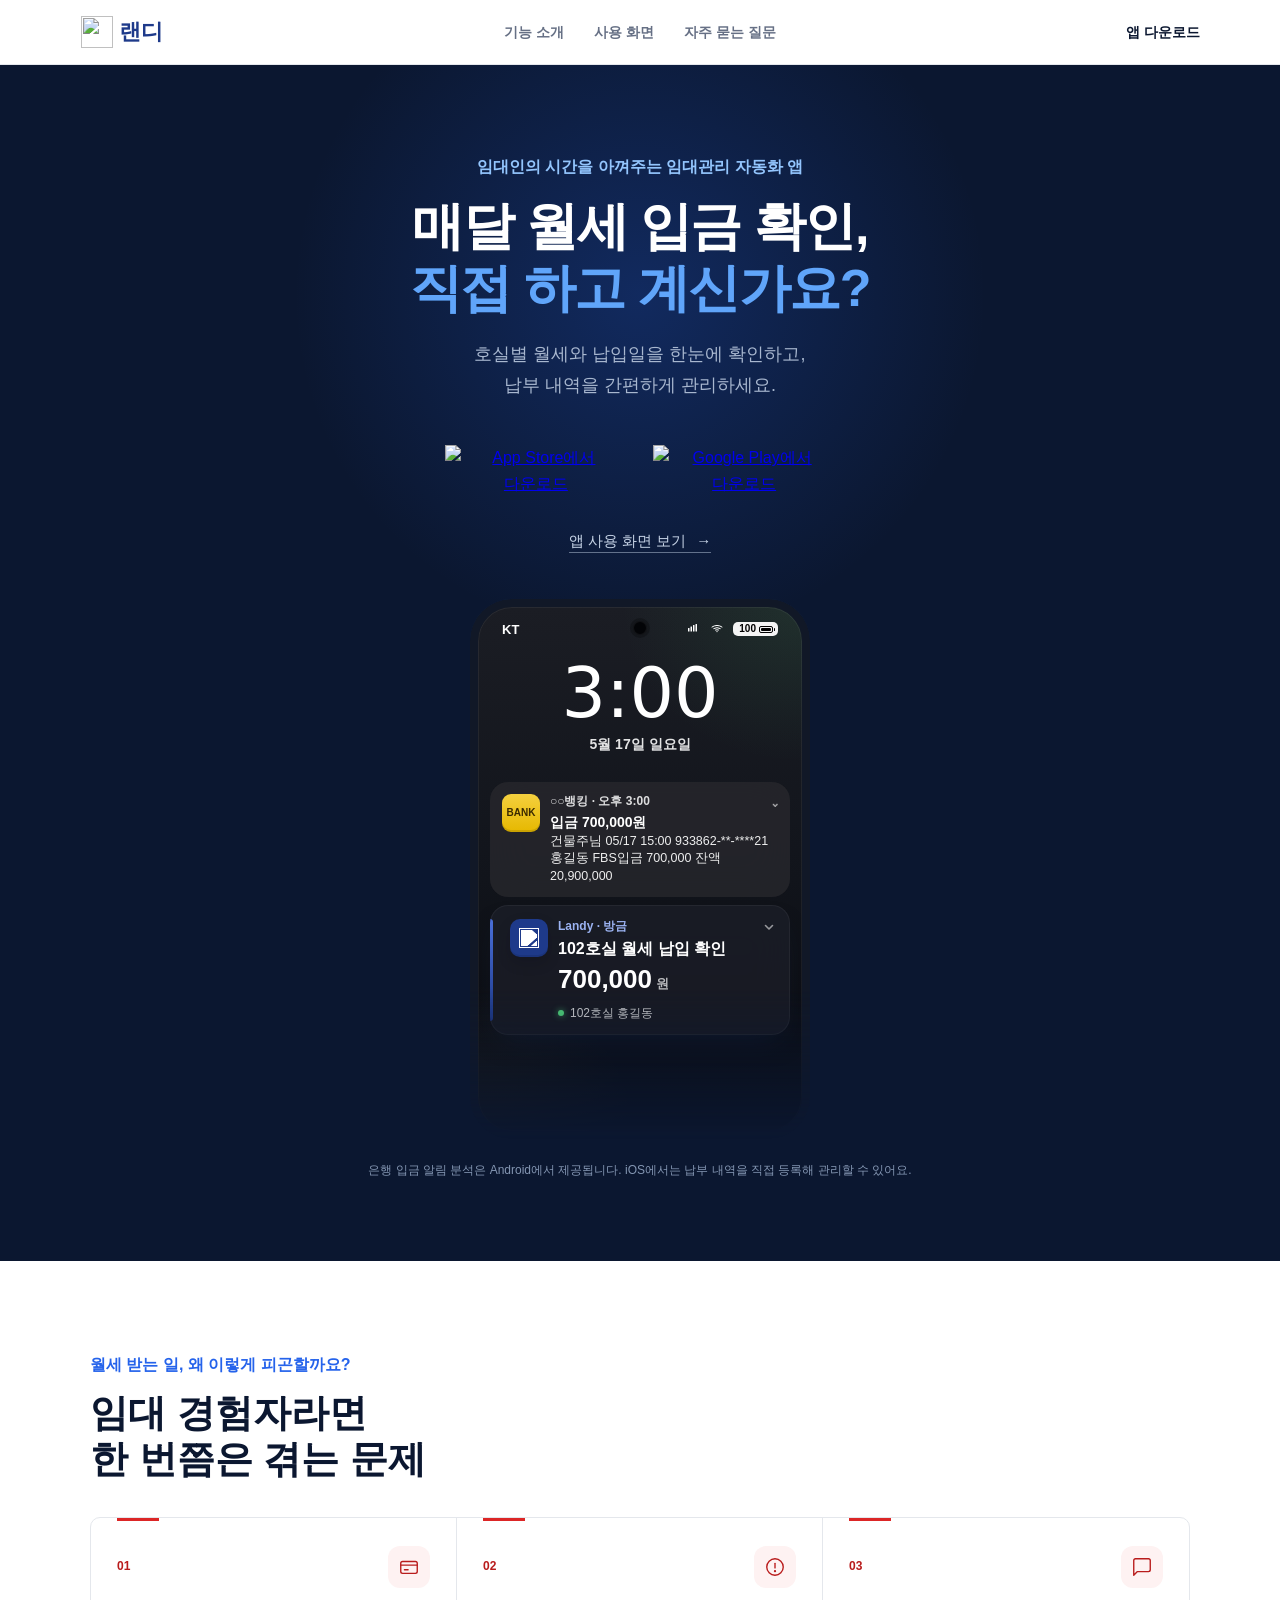
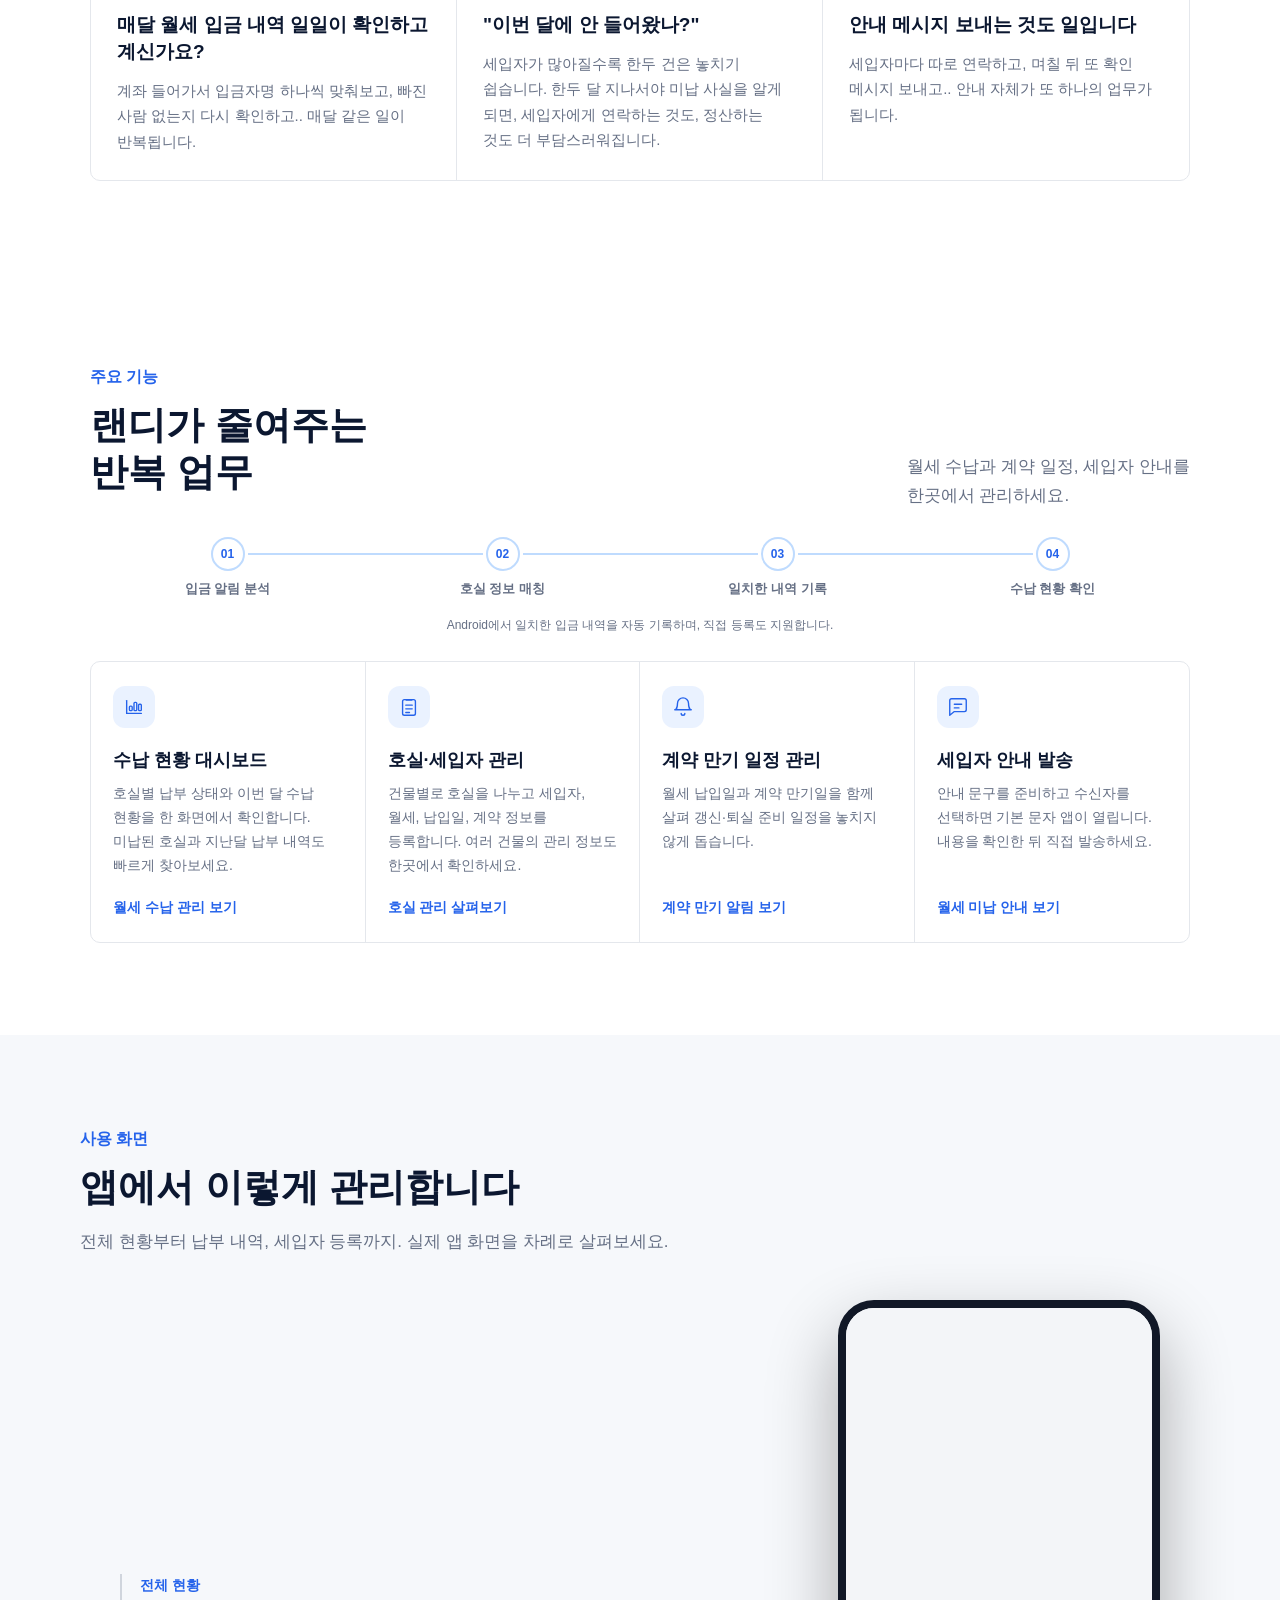
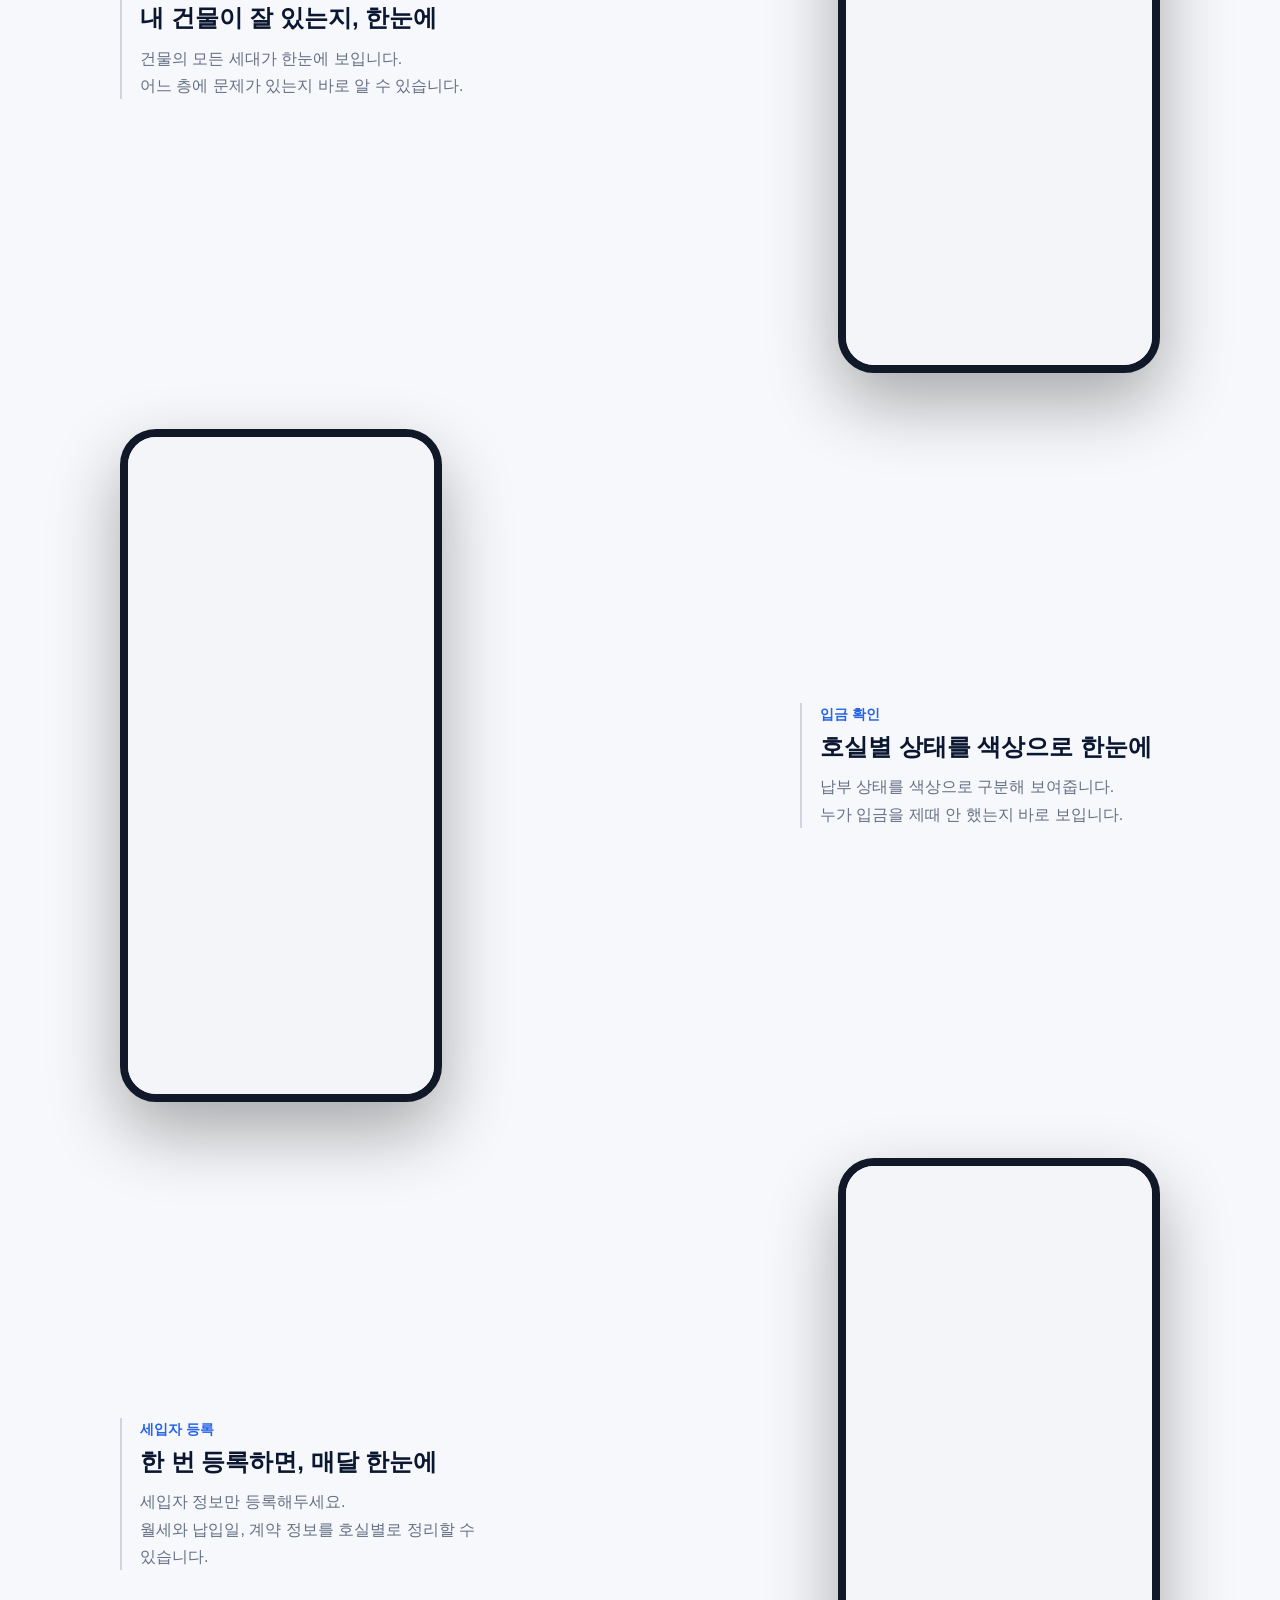
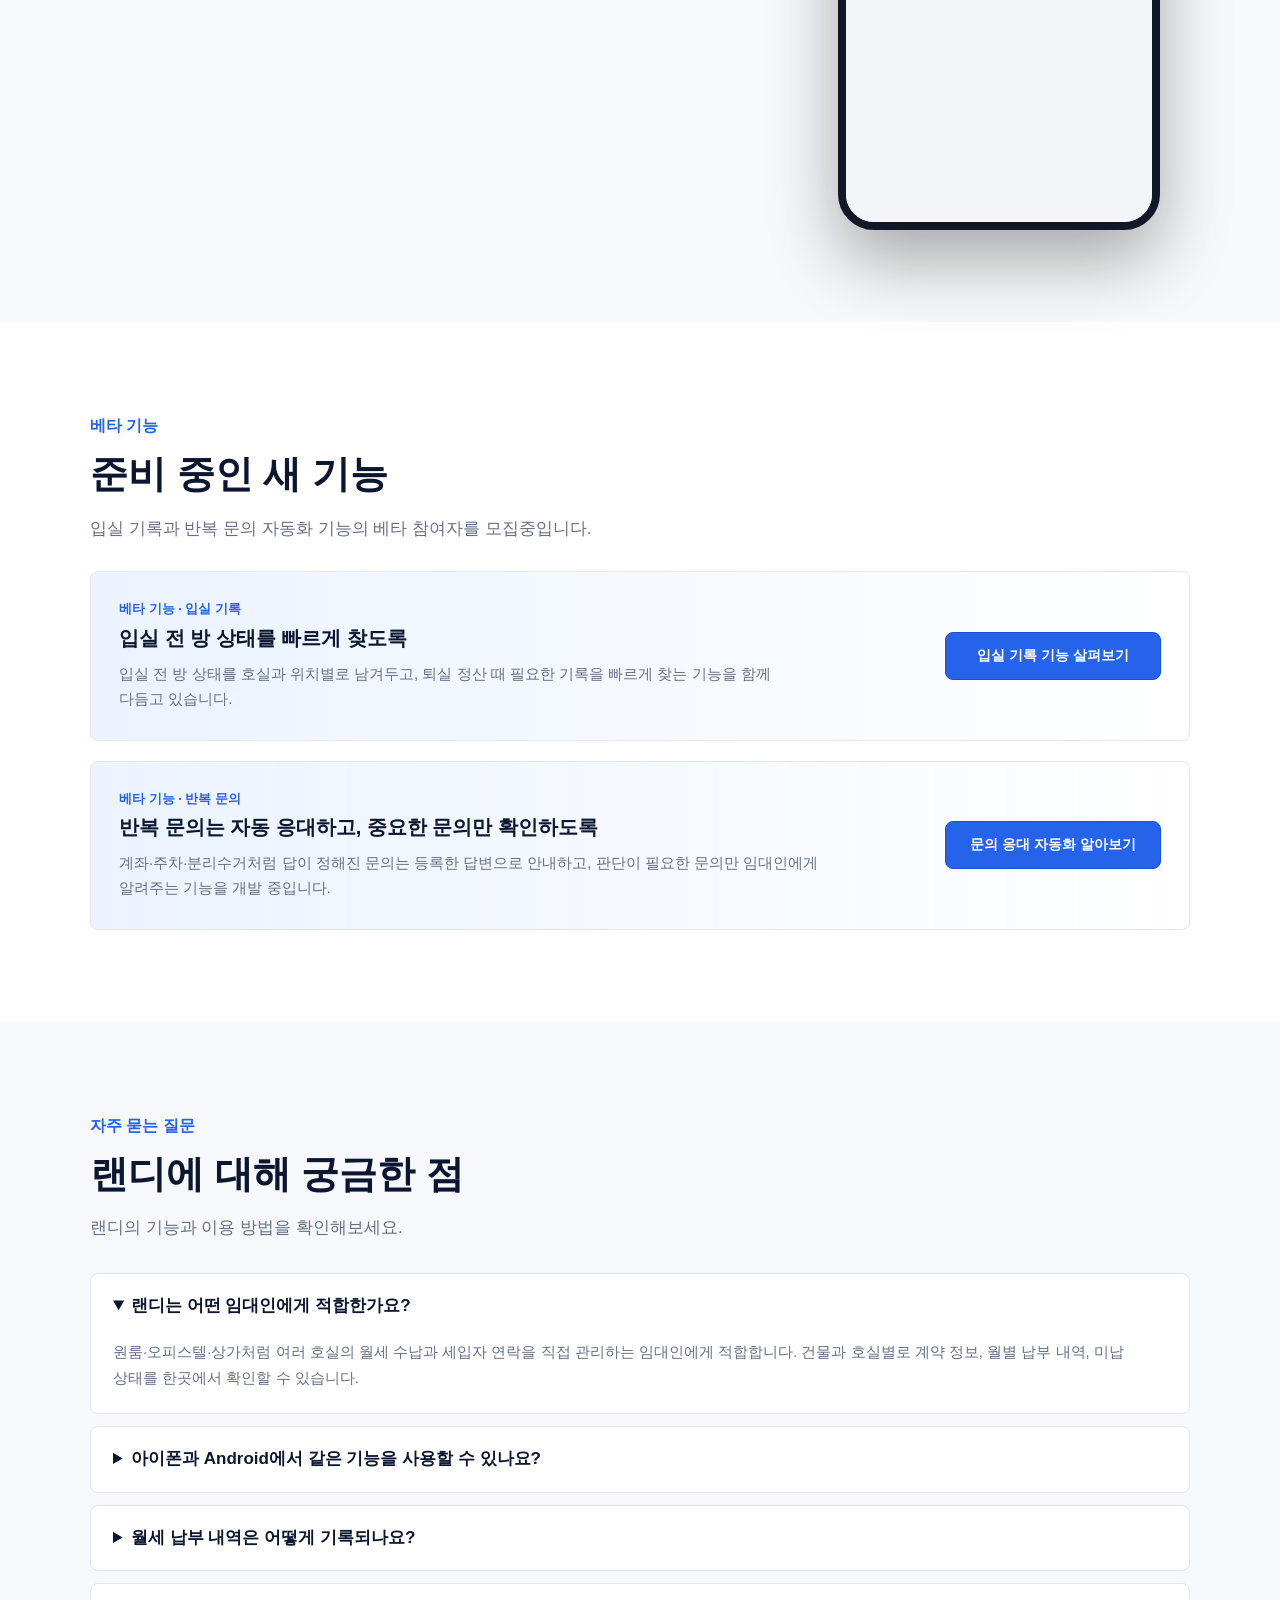
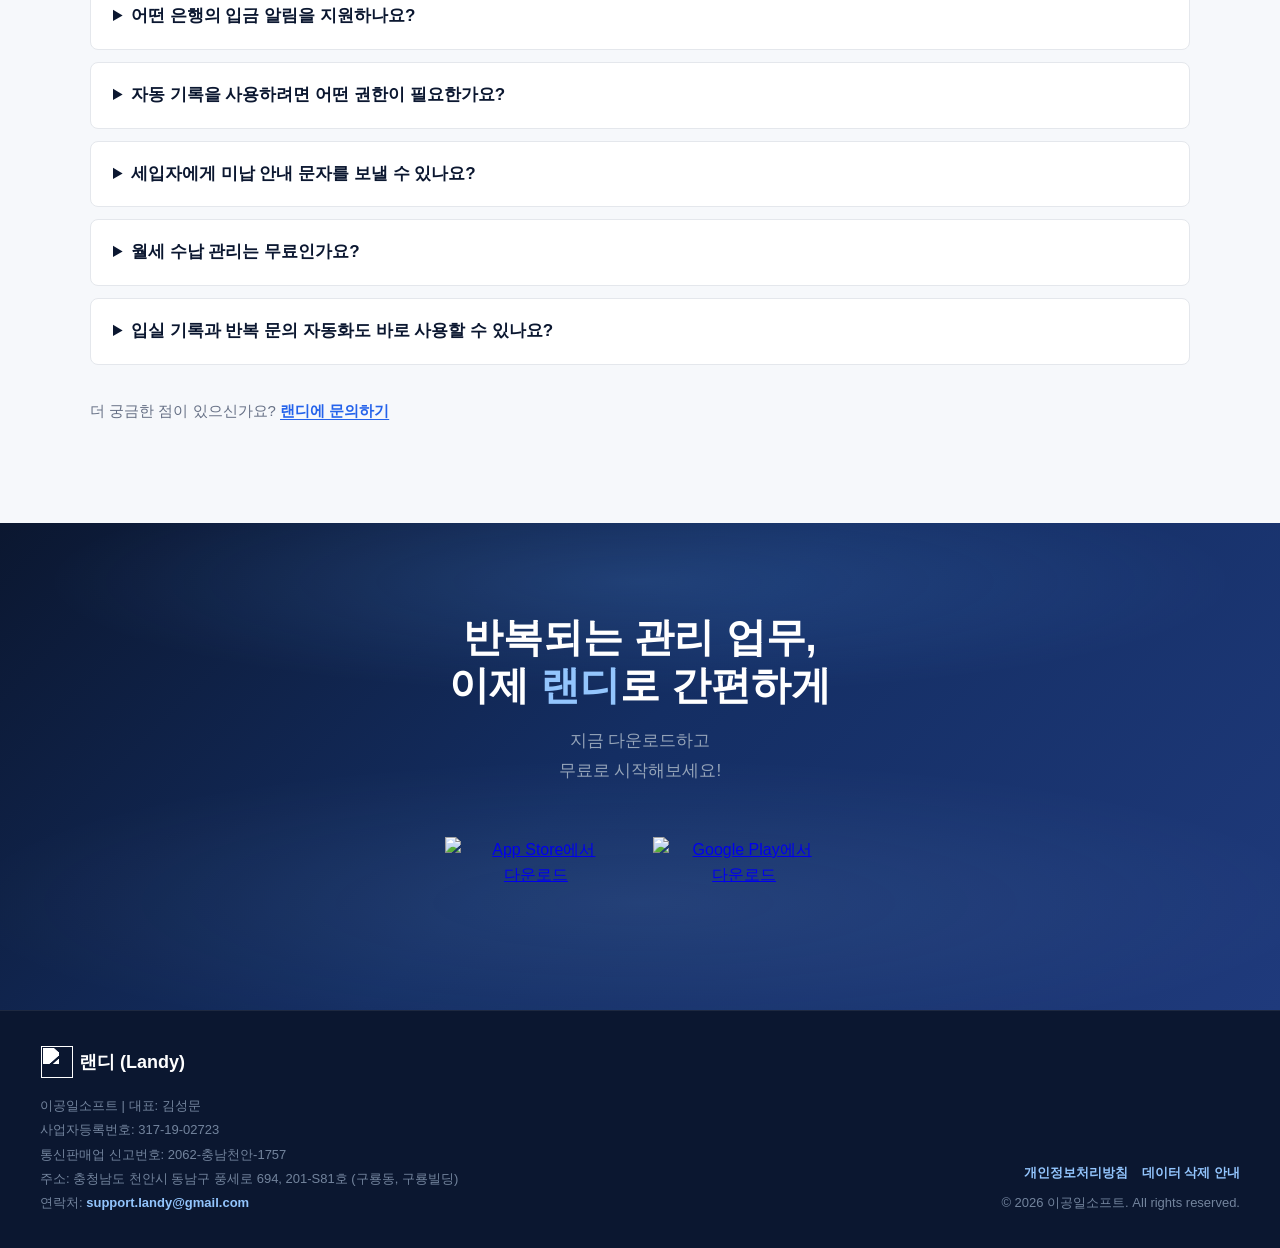
==== commit 23c92295: "refactor: 메인과 서브페이지 다운로드 영역 통일 출시 기능 페이지 하단의 문구, 배경, 간격과 스토어 배지를 메인 페이지와 같은 구조로 맞춘다. 다운로드 안내를 "지금 다운" ====
--- a/index.html
+++ b/index.html
@@ -495,7 +495,7 @@
               건물별로 호실을 나누고 세입자, 월세, 납입일, 계약 정보를
               등록합니다. 여러 건물의 관리 정보도 한곳에서 확인하세요.
             </p>
-            <a class="feature-link" href="/features/small-landlord-app"
+            <a class="feature-link" href="/features/room-management"
               >호실 관리 살펴보기</a
             >
           </div>
@@ -753,7 +753,7 @@
         반복되는 관리 업무,<br />이제 <span class="brand-highlight">랜디</span>로 간편하게
       </h2>
       <p class="section-desc">
-        내 기기에 맞는 스토어에서 다운로드하고<br />
+        지금 다운로드하고<br />
         무료로 시작해보세요!
       </p>
 
--- a/assets/styles.css
+++ b/assets/styles.css
@@ -1109,27 +1109,6 @@
   width: min(1080px, 100%);
   margin: 0 auto;
 }
-.breadcrumb {
-  display: flex;
-  flex-wrap: wrap;
-  gap: 8px;
-  align-items: center;
-  margin-bottom: 26px;
-  color: #93c5fd;
-  font-size: 13px;
-  font-weight: 700;
-}
-.breadcrumb a {
-  color: #bfdbfe;
-  text-decoration: none;
-}
-.breadcrumb a:hover {
-  text-decoration: underline;
-  text-underline-offset: 3px;
-}
-.breadcrumb span {
-  color: #64748b;
-}
 .seo-hero h1 {
   max-width: 820px;
   margin-bottom: 18px;
@@ -1242,18 +1221,6 @@
   font-size: 14px;
   line-height: 1.65;
 }
-.seo-cta {
-  background: var(--navy);
-  color: #fff;
-  text-align: center;
-}
-.seo-cta h2 {
-  color: #fff;
-}
-.seo-cta .section-desc {
-  margin: 0 auto 28px;
-  color: #cbd5e1;
-}
 
 .inquiry-page {
   background: #fff;
@@ -1291,9 +1258,6 @@
 }
 .inquiry-hero-copy {
   min-width: 0;
-}
-.inquiry-hero .breadcrumb {
-  margin-bottom: 28px;
 }
 .inquiry-hero h1 {
   max-width: 720px;
@@ -2543,9 +2507,6 @@
   margin: 0 auto;
   padding: 78px 40px 68px;
 }
-.dispute-breadcrumb {
-  margin-bottom: 30px;
-}
 .dispute-kicker {
   margin-bottom: 16px;
   color: #9fc6ff;
@@ -3075,9 +3036,6 @@
   }
   .dispute-hero-inner {
     padding: 58px 20px 54px;
-  }
-  .dispute-breadcrumb {
-    margin-bottom: 22px;
   }
   .dispute-kicker {
     margin-bottom: 12px;
@@ -3442,9 +3400,6 @@
     max-width: 100%;
     min-width: 0;
   }
-  .inquiry-hero .breadcrumb {
-    margin-bottom: 22px;
-  }
   .inquiry-hero h1 {
     font-size: 36px;
     line-height: 1.18;
